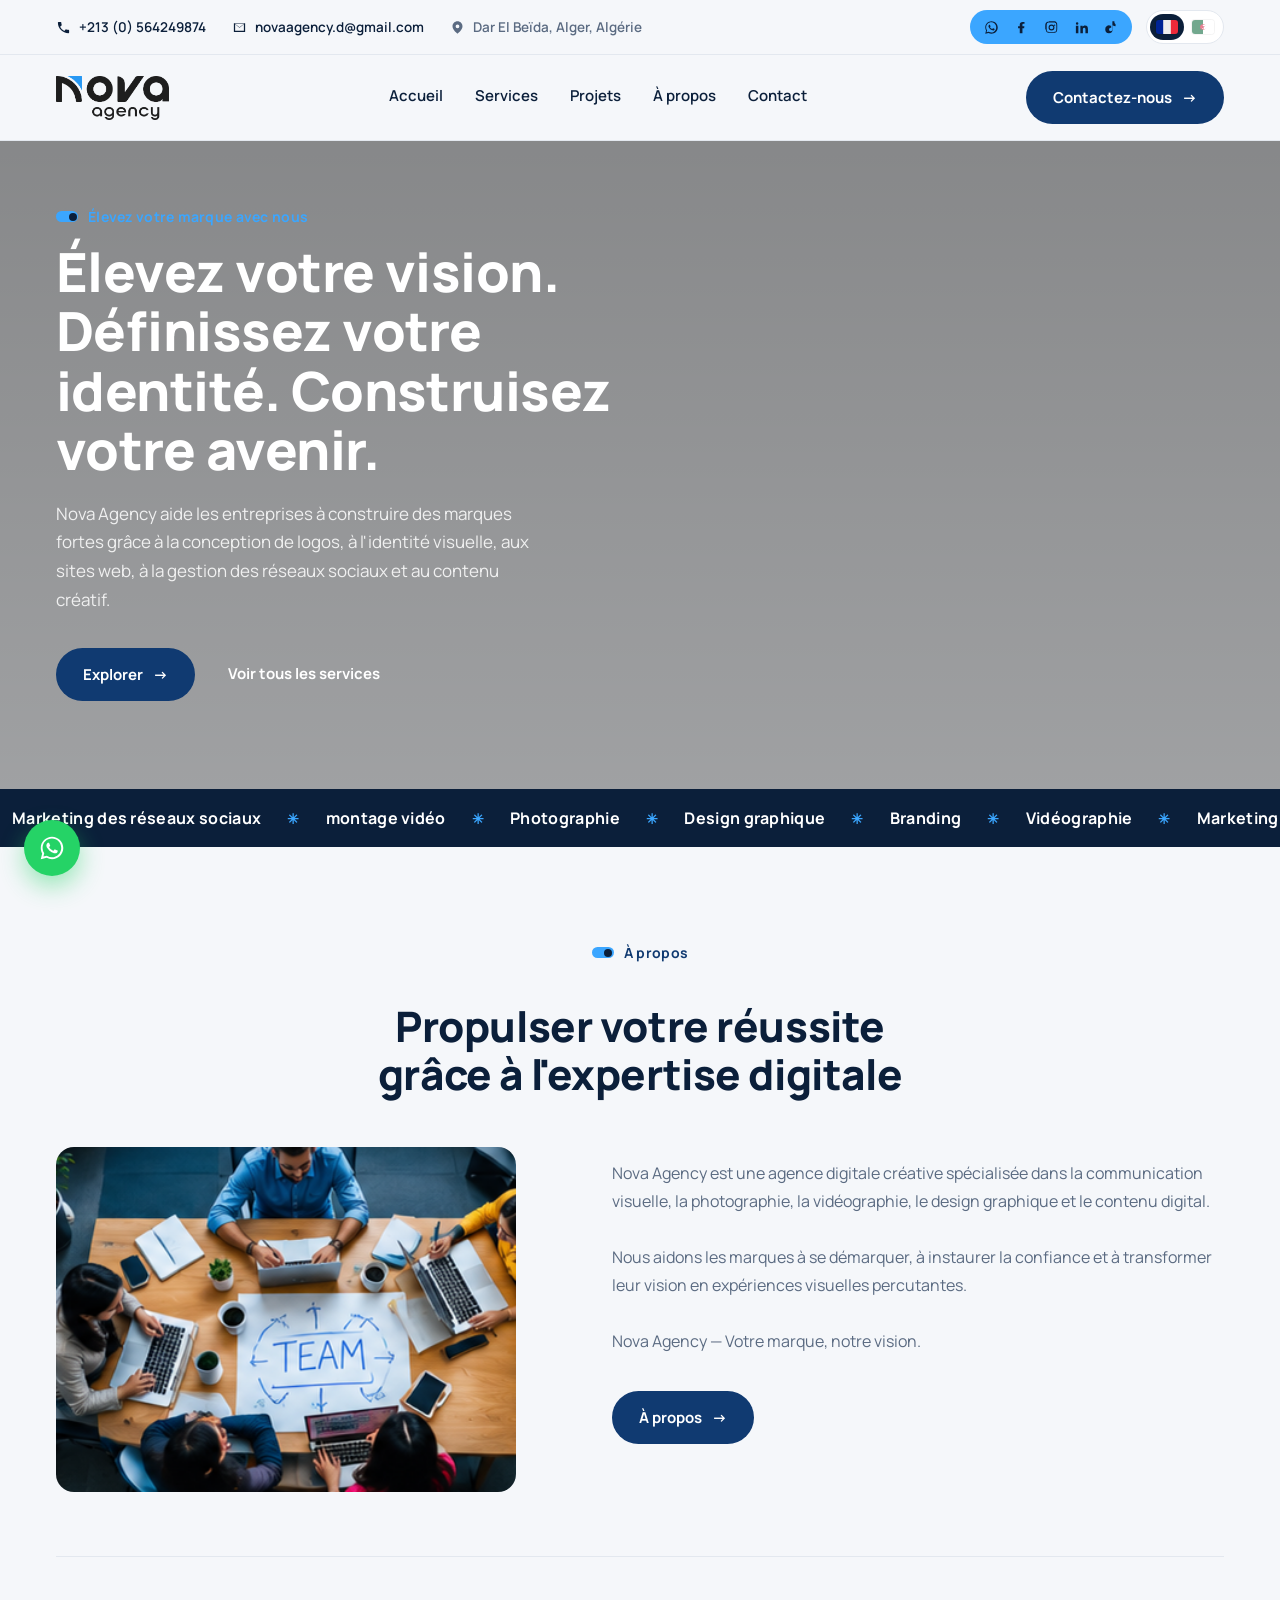
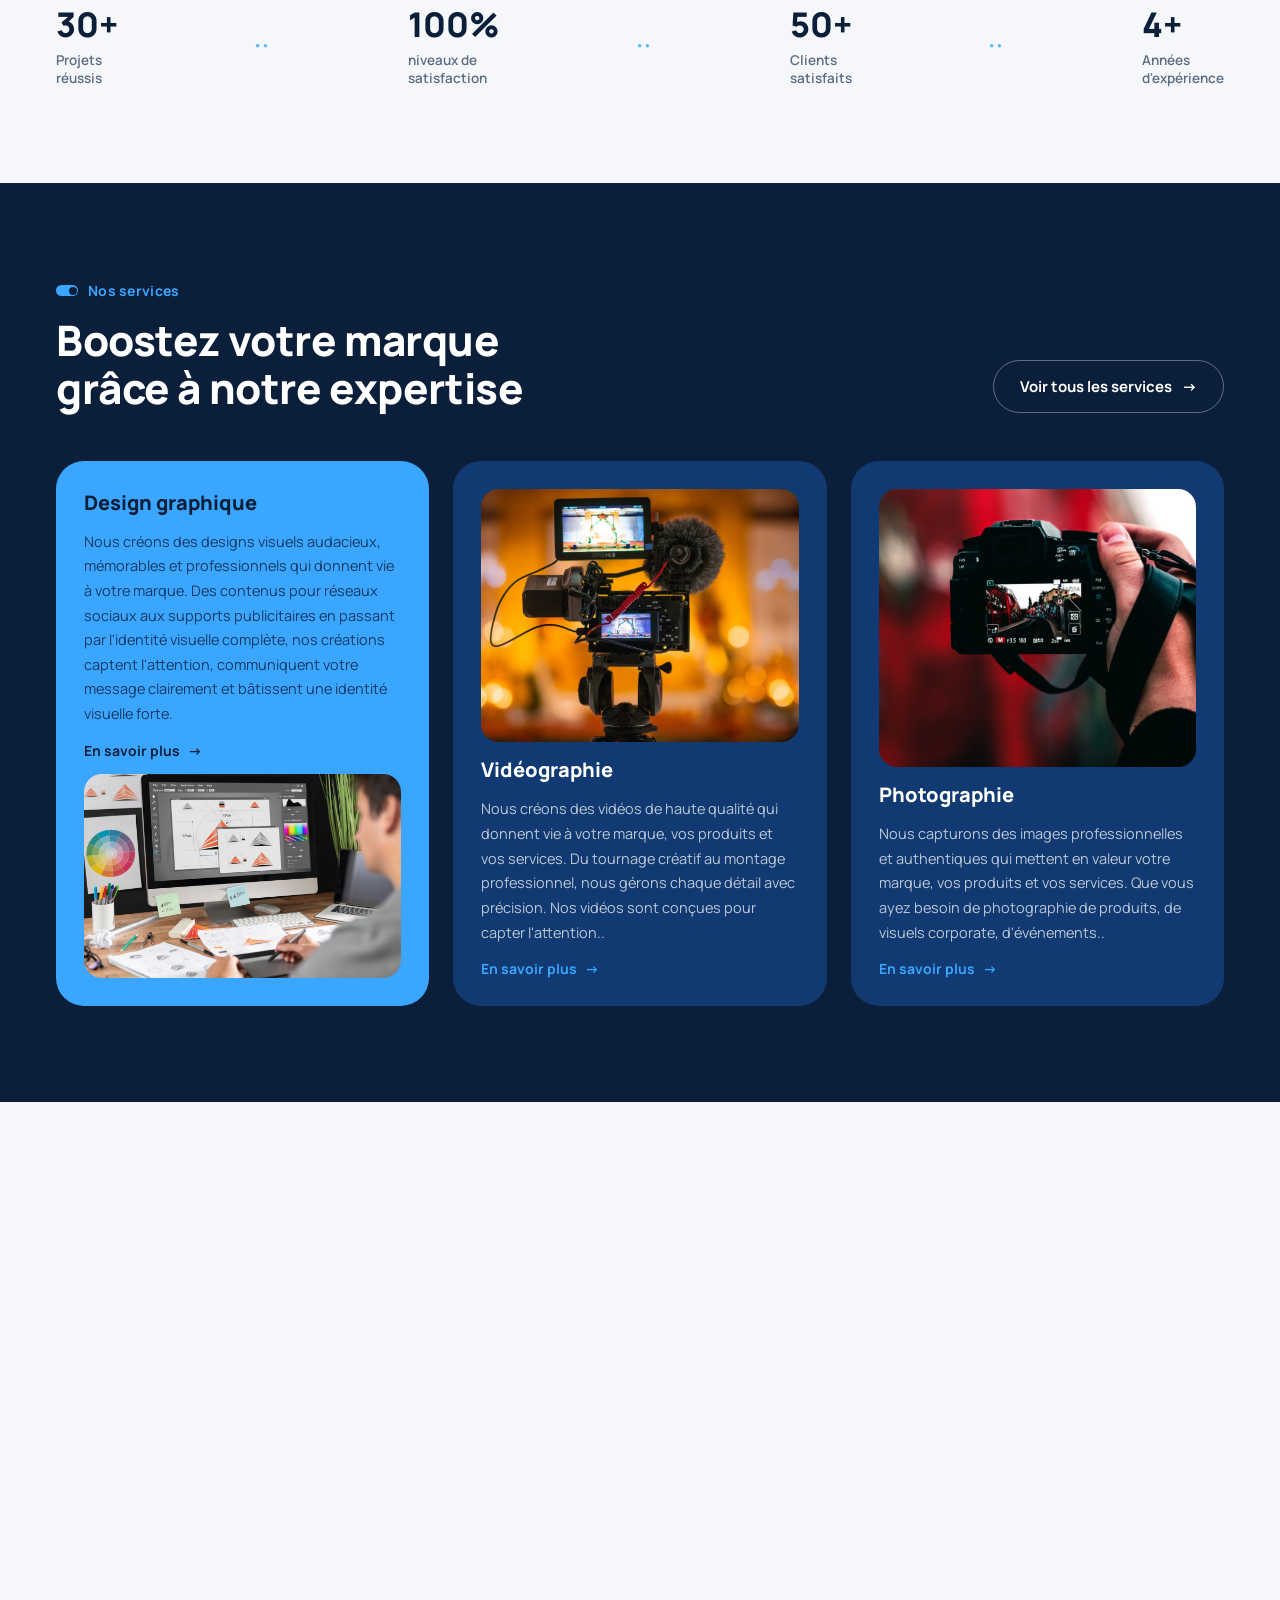
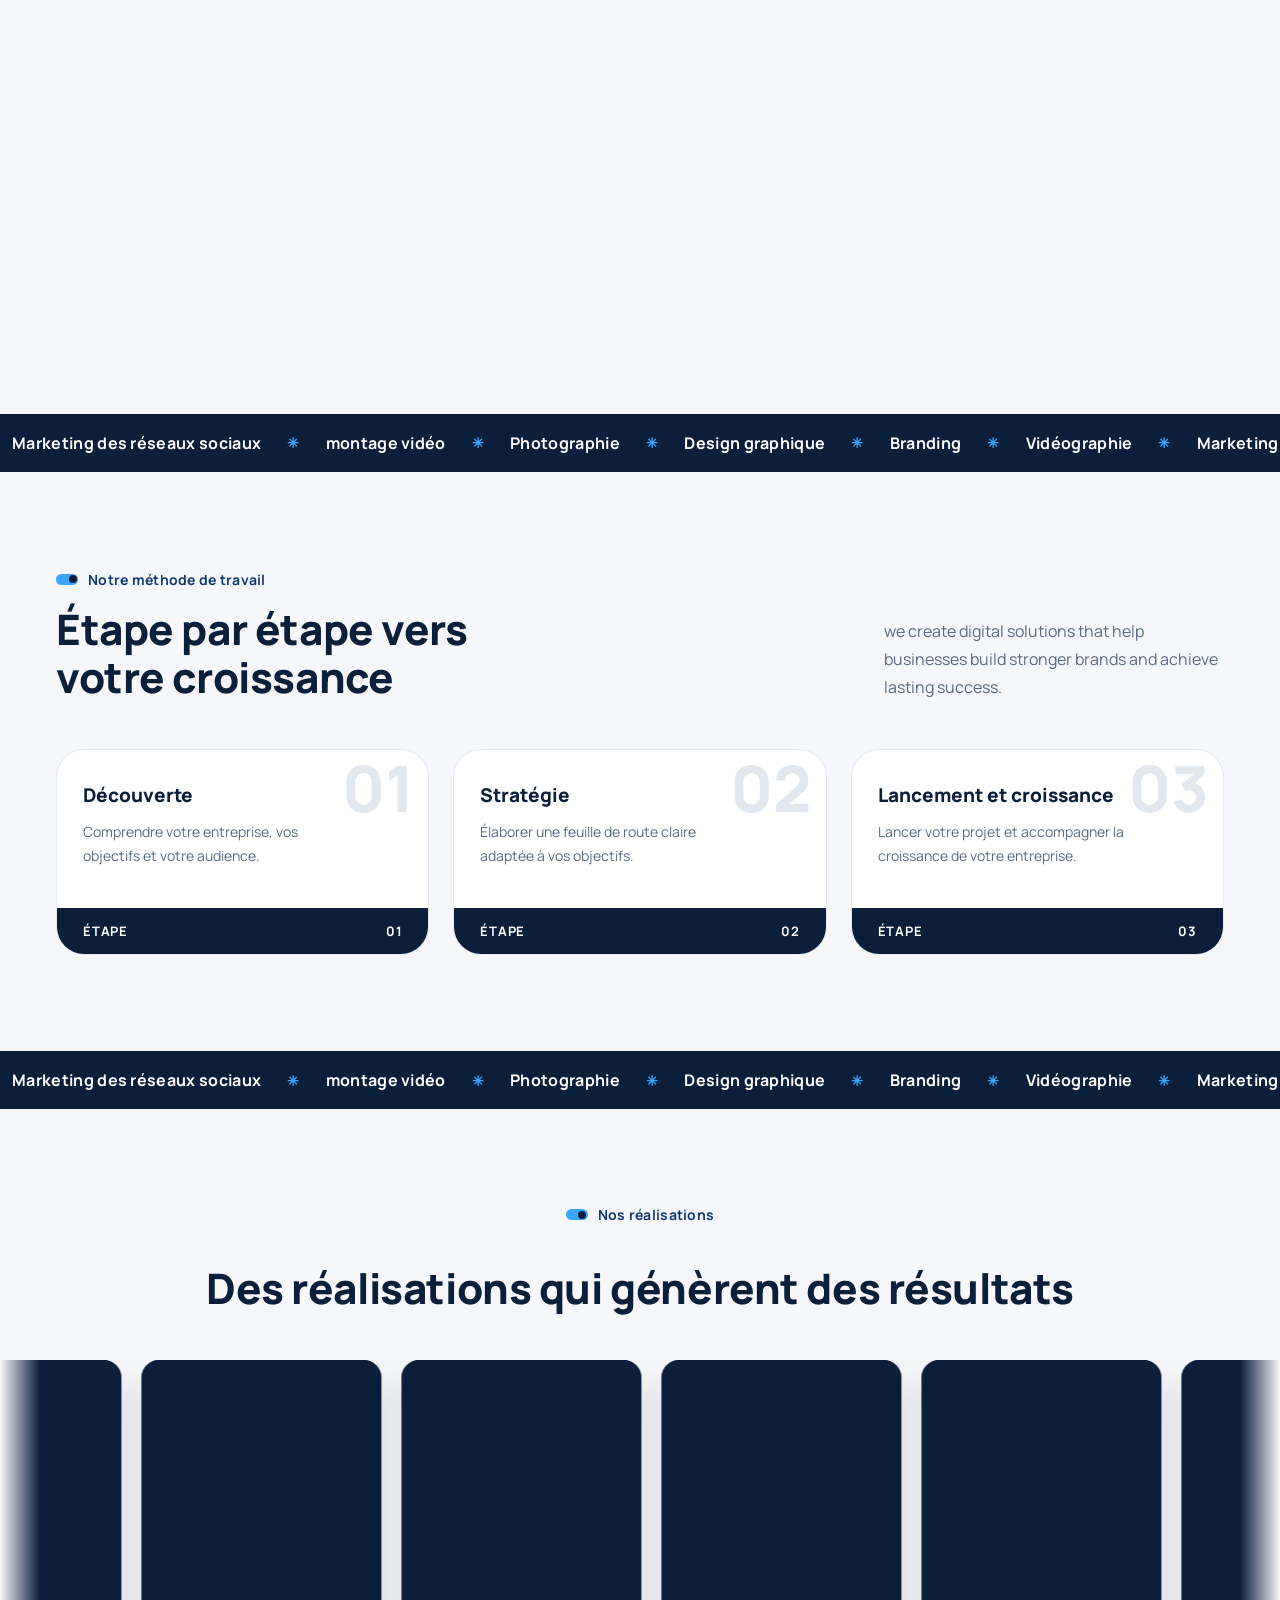
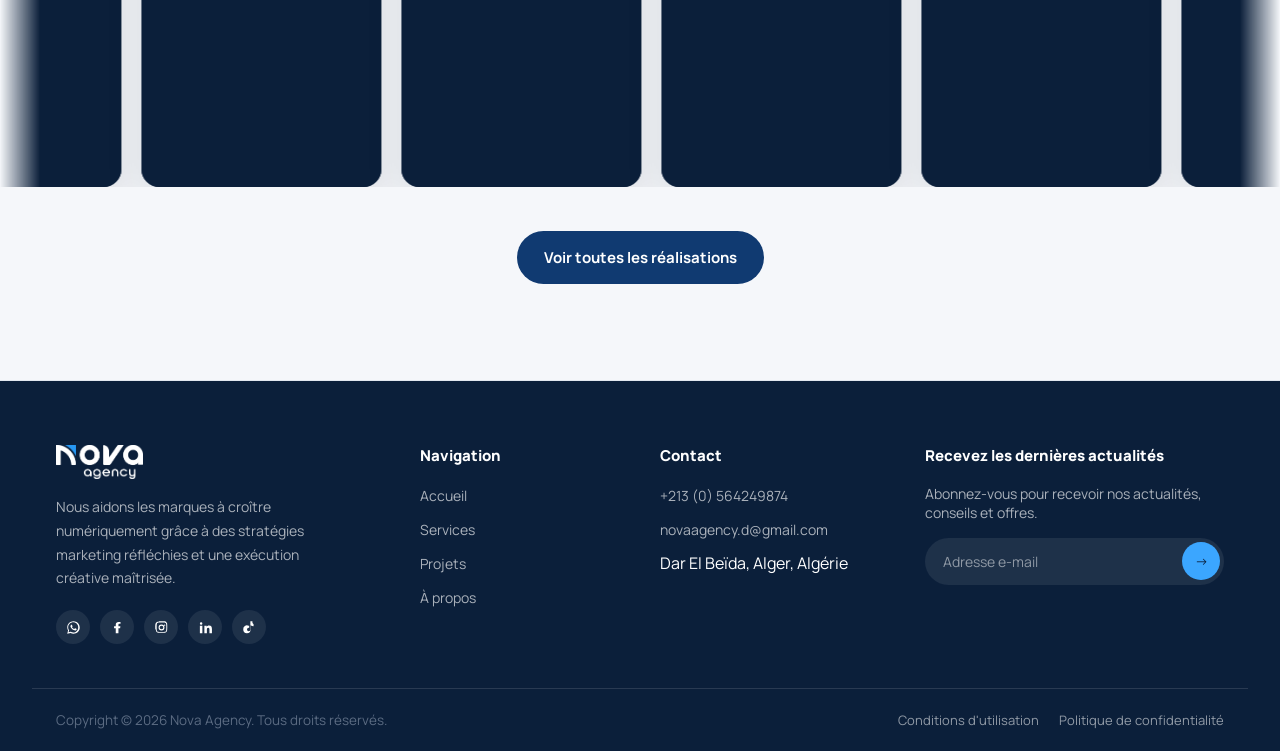
==== index.html @ 5a739af2 "uplode file" ====
<!DOCTYPE html>
<html lang="fr">
<head>
<meta charset="utf-8"/>
<meta content="width=device-width, initial-scale=1.0" name="viewport"/>
<title>Agence de Marketing Digital</title>
<link href="https://fonts.googleapis.com" rel="preconnect"/>
<link crossorigin="" href="https://fonts.gstatic.com" rel="preconnect"/>
<link href="https://fonts.googleapis.com/css2?family=Manrope:wght@400;500;600;700;800&amp;display=swap" rel="stylesheet"/>
<link href="https://fonts.googleapis.com/css2?family=Manrope:wght@400;500;600;700;800&amp;family=Cairo:wght@400;500;600;700;800&amp;display=swap" rel="stylesheet"/>
<link href="style.css" rel="stylesheet"/>
</head>
<body>
<!-- ===== TOPBAR ===== -->
<div class="topbar">
<div class="container topbar__inner">
<div class="topbar__contacts">
<a class="topbar__item" href="tel:0000000000">
<span class="ic ic-phone"></span>+213 (0) 564249874
      </a>
<a class="topbar__item" href="mailto:novaagency.d@gmail.com">
<span class="ic ic-mail"></span>novaagency.d@gmail.com
      </a>
<span class="topbar__item topbar__item--loc">
<span class="ic ic-pin"></span><span data-i18n="s2">Dar El Beïda, Alger, Algérie</span>
      </span>
</div>
<div class="topbar__right">
<div class="topbar__social">
<a aria-label="WhatsApp" href="https://wa.me/213564249874" rel="noopener noreferrer" target="_blank"><span class="ic ic-wa"></span></a>
<a aria-label="Facebook" href="https://www.facebook.com/profile.php?id=61591594078685&amp;mibextid=wwXIfr&amp;rdid=2Dn3cqx9FFob8bqX&amp;share_url=https%3A%2F%2Fwww.facebook.com%2Fshare%2F1CAmSXjoG5%2F%3Fmibextid%3DwwXIfr"><span class="ic ic-fb"></span></a>
<a aria-label="Instagram" href="https://www.instagram.com/nova_agency._?igsh=Y3BnazVxYWh6M21m"><span class="ic ic-ig"></span></a>
<a aria-label="LinkedIn" href="#"><span class="ic ic-in"></span></a>
<a aria-label="TikTok" href="https://www.tiktok.com/@novaagency41?is_from_webapp=1&amp;sender_device=pc" rel="noopener noreferrer" target="_blank"><span class="ic ic-tk"></span></a>
</div>
<div class="lang-switch" id="langSwitch">
<button type="button" class="lang-switch__btn is-active" data-lang="fr" aria-label="Français" title="Français"><img src="images/flag-fr.png" alt="" class="lang-switch__flag"/></button>
<button type="button" class="lang-switch__btn" data-lang="ar" aria-label="العربية" title="العربية"><img src="images/flag-dz.svg" alt="" class="lang-switch__flag"/></button>
</div>
</div>
</div>
</div>
<!-- ===== HEADER ===== -->
<header class="header">
<div class="container header__inner">
<a aria-label="Accueil Nova Agency" class="logo" data-i18n-aria="s74" href="index.html">
<img alt="Logo Nova Agency" class="logo__img" src="logo.png"/>
</a>
<nav class="nav" id="nav">
<a class="nav__link is-active" href="index.html"><span data-i18n="s3">Accueil</span></a>
<a class="nav__link" href="services.html"><span data-i18n="s4">Services</span></a>
<a class="nav__link" href="projects.html"><span data-i18n="s5">Projets</span></a>
<a class="nav__link" href="about.html"><span data-i18n="s6">À propos</span></a>
<a class="nav__link" href="contact.html"><span data-i18n="s7">Contact</span></a>
</nav>
<a class="btn btn--dark header__cta" href="contact.html"><span data-i18n="s8">Contactez-nous</span><span class="btn__arrow">→</span></a>
<button aria-label="Basculer le menu" class="nav-toggle" data-i18n-aria="s75" id="navToggle">
<span></span><span></span><span></span>
</button>
</div>
</header>
<main>
<!-- ===== HERO ===== -->
<section class="hero" id="home">
<video class="hero__bg-video" autoplay="" loop="" muted="" playsinline="" preload="auto" aria-hidden="true">
<source src="videos/854030-hd_1920_1080_25fps.mp4" type="video/mp4"/>
</video>
<div class="hero__overlay" aria-hidden="true"></div>
<div class="container hero__inner">
<div class="hero__copy" data-reveal="">
<span class="eyebrow"><span class="eyebrow__pill"></span><span data-i18n="s9">Élevez votre marque avec nous</span></span>
<h1 class="h1"><span data-i18n="s10">Élevez votre vision. Définissez votre identité. Construisez votre avenir.
</span></h1>
<p class="lead"><span data-i18n="s11">Nova Agency aide les entreprises à construire des marques fortes grâce à la conception de logos, à l'identité visuelle, aux sites web, à la gestion des réseaux sociaux et au contenu créatif.</span></p>
<div class="hero__actions">
<a class="btn btn--dark" href="services.html"><span data-i18n="s12">Explorer</span> <span class="btn__arrow">→</span></a>
<a class="btn btn--text" href="services.html"><span data-i18n="s13">Voir tous les services</span></a>
</div>
</div>

</div>
</section>
<!-- ===== MARQUEE ===== -->
<div class="marquee">
<div class="marquee__track">
<span><span data-i18n="s15">Marketing des réseaux sociaux</span></span><i>✳</i><span><span data-i18n="s19">montage vidéo</span></span><i>✳</i><span><span data-i18n="s15">Photographie</span></span><i>✳</i><span><span data-i18n="s19">Design graphique</span></span><i>✳</i><span><span data-i18n="s15">Branding</span></span><i>✳</i><span><span data-i18n="s19">Vidéographie</span></span><i>✳</i>
<span><span data-i18n="s15">Marketing des réseaux sociaux</span></span><i>✳</i><span><span data-i18n="s19">montage vidéo</span></span><i>✳</i><span><span data-i18n="s15">Photographie</span></span><i>✳</i><span><span data-i18n="s19">Design graphique</span></span><i>✳</i><span><span data-i18n="s15">Branding</ span></ span >< i > ✳ </ i >< span >< span data-i18n="s19">Vidéographie</ span ></ span >< i > ✳ </ i >
</div>
</div>
<!-- ===== ABOUT ===== -->
<section class="about" id="about">
<div class="container">
<div class="section-head section-head--center" data-reveal="">
<span class="eyebrow eyebrow--center"><span class="eyebrow__pill"></span><span data-i18n="s6">À propos</span></span>
<h2 class="h2"><span data-i18n="s20">Propulser votre réussite</span><br/><span data-i18n="s21">grâce à l'expertise digitale</span></h2>
</div>
<div class="about__grid">
<div class="about__media" data-reveal>
        <img class="ph-img ph-5 about__img about__img--a" src="images/about 1.png" alt="Réunion d'équipe autour d'un ordinateur portable">
        
        
      </div>
<div class="about__content" data-reveal="">
<p class="body-text"><span data-i18n="s82">Nova Agency est une agence digitale créative spécialisée dans la communication visuelle, la photographie, la vidéographie, le design graphique et le contenu digital.</span></p>
<p class="body-text"><span data-i18n="s83">Nous aidons les marques à se démarquer, à instaurer la confiance et à transformer leur vision en expériences visuelles percutantes.</span></p>
<p class="body-text"><span data-i18n="s83">Nova Agency — Votre marque, notre vision.</span></p>

<a class="btn btn--dark" href="about.html"><span data-i18n="s6">À propos</span> <span class="btn__arrow">→</span></a>
</div>
</div>
<div class="stats" data-reveal="">
<div class="stat"><span class="stat__num" data-count="30" data-suffix="+">0</span><span class="stat__label"><span data-i18n="s27">Projets<br/>réussis</span></span></div>
<span class="stat__dot">●●</span>
<div class="stat"><span class="stat__num" data-count="100" data-suffix="%">0</span><span class="stat__label"><span data-i18n="s28">niveaux de<br/>satisfaction</span></span></div>
<span class="stat__dot">●●</span>
<div class="stat"><span class="stat__num" data-count="50" data-suffix="+">0</span><span class="stat__label"><span data-i18n="s29">Clients<br/>satisfaits</span></span></div>
<span class="stat__dot">●●</span>
<div class="stat"><span class="stat__num" data-count="4" data-suffix="+">0</span><span class="stat__label"><span data-i18n="s30">Années<br/>d'expérience</span></span></div>
</div>
</div>
</section>
<!-- ===== SERVICES ===== -->
<section class="services" id="services">
<div class="container">
<div class="section-head" data-reveal="">
<div>
<span class="eyebrow eyebrow--on-dark"><span class="eyebrow__pill"></span><span data-i18n="s31">Nos services</span></span>
<h2 class="h2 h2--on-dark"><span data-i18n="s32">Boostez votre marque</span><br/><span data-i18n="s33">grâce à notre expertise</span></h2>
</div>
<a class="btn btn--outline-light" href="services.html"><span data-i18n="s13">Voir tous les services</span> <span class="btn__arrow">→</span></a>
</div>
<div class="services__grid" data-reveal="">
<article class="service-card">
<img alt="Illustration marketing réseaux sociaux" class="ph-img ph-7 service-card__img" src="images/services/04_videography.jpg"/>
<h3><span data-i18n="s15">Vidéographie</span></h3>
<p><span data-i18n="s34">Nous créons des vidéos de haute qualité qui donnent vie à votre marque, vos produits et vos services.
Du tournage créatif au montage professionnel, nous gérons chaque détail avec précision.
Nos vidéos sont conçues pour capter l'attention..</span></p>
<a class="link-arrow" href="services.html"><span data-i18n="s35">En savoir plus</span> <span class="btn__arrow">→</span></a>
</article>
<article class="service-card service-card--featured">
<h3><span data-i18n="s16">Design graphique</span></h3>
<p><span data-i18n="s36">Nous créons des designs visuels audacieux, mémorables et professionnels qui donnent vie à votre marque. Des contenus pour réseaux sociaux aux supports publicitaires en passant par l'identité visuelle complète, nos créations captent l'attention, communiquent votre message clairement et bâtissent une identité visuelle forte.</span></p>
<a class="link-arrow" href="services.html"><span data-i18n="s35">En savoir plus</span> <span class="btn__arrow">→</span></a>
<img alt="Illustration photographie d'exposition" class="ph-img ph-8 service-card__img service-card__img--bottom" src="images/services/02_graphic_design.jpg"/>
</article>
<article class="service-card">
<img alt="Illustration photographie de démonstration" class="ph-img ph-9 service-card__img" src="images/services/01_photography.jpg"/>
<h3><span data-i18n="s17">Photographie</span></h3>
<p><span data-i18n="s37">Nous capturons des images professionnelles et authentiques qui mettent en valeur votre marque, vos produits et vos services. Que vous ayez besoin de photographie de produits, de visuels corporate, d'événements..</span></p>
<a class="link-arrow" href="services.html"><span data-i18n="s35">En savoir plus</span> <span class="btn__arrow">→</span></a>
</article>
</div>
</div>
</section>
<!-- ===== WHY CHOOSE US ===== -->
<section class="why">
<div class="container">
<div class="section-head section-head--center" data-reveal="">
<span class="eyebrow eyebrow--center"><span class="eyebrow__pill"></span><span data-i18n="s38">Pourquoi nous choisir</span></span>
<h2 class="h2"><span data-i18n="s39">Pourquoi nos clients pensent</span><br/><span data-i18n="s40">que nous sommes différents</span></h2>
</div>
<div class="why__grid">
<div class="why__media" data-reveal="">
<img alt="Travail d'équipe" class="ph-img ph-10 why__img why__img--a" src="images/1.jpg"/>
<img alt="Analyse de résultats sur un écran" class="ph-img ph-11 why__img why__img--b" src="images/2.png"/>
<span class="why__squiggle">〰</span>
<span class="collage__sparkle why__sparkle">✦</span>
</div>
<div class="why__cards" data-reveal="">
<div class="why-card">
<span class="why-card__icon">👤</span>
<h4><span data-i18n="s41">Experts certifiés</span></h4>
<p><span data-i18n="s42">Notre équipe d’experts certifiés met son savoir-faire et son expérience au service de chaque projet pour garantir des résultats professionnels et de haute qualité.</span></p>
</div>
<div class="why-card">
<span class="why-card__icon">🎯</span>
<h4><span data-i18n="s43">Résultats prouvés</span></h4>
<p><span data-i18n="s42">Nous créons des solutions efficaces qui génèrent des résultats concrets et mesurables pour nos clients.</span></p>
</div>
<div class="why-card">
<span class="why-card__icon">🏆</span>
<h4><span data-i18n="s44">Primé</span></h4>
<p><span data-i18n="s42">Notre travail reconnu et récompensé reflète notre engagement envers l’excellence, la créativité et la qualité.</span></p>
</div>
<div class="why-card">
<span class="why-card__icon">📊</span>
<h4><span data-i18n="s45">Rapports transparents</span></h4>
<p><span data-i18n="s42">Nous assurons une communication claire et des rapports détaillés pour vous permettre de suivre chaque étape et chaque résultat en toute transparence.</span></p>
</div>
</div>
</div>
</div>
</section>
<!-- ===== MARQUEE 2 ===== -->
<div class="marquee">
<div class="marquee__track">
<span><span data-i18n="s15">Marketing des réseaux sociaux</span></span><i>✳</i><span><span data-i18n="s19">montage vidéo</span></span><i>✳</i><span><span data-i18n="s15">Photographie</span></span><i>✳</i><span><span data-i18n="s19">Design graphique</span></span><i>✳</i><span><span data-i18n="s15">Branding</span></span><i>✳</i><span><span data-i18n="s19">Vidéographie</span></span><i>✳</i>
<span><span data-i18n="s15">Marketing des réseaux sociaux</span></span><i>✳</i><span><span data-i18n="s19">montage vidéo</span></span><i>✳</i><span><span data-i18n="s15">Photographie</span></span><i>✳</i><span><span data-i18n="s19">Design graphique</ span ></ span >< i > ✳ </ i >< span >< span data-i18n="s19">Vidéographie</ span ></ span >< i > ✳ </ i >
</div>
</div>
<!-- ===== PROCESS ===== -->
<section class="process">
<div class="container">
<div class="section-head" data-reveal="">
<div>
<span class="eyebrow"><span class="eyebrow__pill"></span><span data-i18n="s46">Notre méthode de travail</span></span>
<h2 class="h2"><span data-i18n="s47">Étape par étape vers</span><br/><span data-i18n="s48">votre croissance</span></h2>
</div>
<p class="body-text section-head__note"><span data-i18n="s49">we create digital solutions that help businesses build stronger brands and achieve lasting success.</span></p>
</div>
<div class="process__grid" data-reveal="">
<article class="process-card">
<div class="process-card__body">
<h3><span data-i18n="s50">Découverte</span></h3>
<p><span data-i18n="s51">Comprendre votre entreprise, vos objectifs et votre audience.</span></p>
<span class="process-card__num">01</span>
</div>
<div class="process-card__foot"><span><span data-i18n="s52">ÉTAPE</span></span><span>01</span></div>
</article>
<article class="process-card">
<div class="process-card__body">
<h3><span data-i18n="s53">Stratégie</span></h3>
<p><span data-i18n="s54">Élaborer une feuille de route claire adaptée à vos objectifs.</span></p>
<span class="process-card__num">02</span>
</div>
<div class="process-card__foot"><span><span data-i18n="s52">ÉTAPE</span></span><span>02</span></div>
</article>
<article class="process-card">
<div class="process-card__body">
<h3><span data-i18n="s55">Lancement et croissance</span></h3>
<p><span data-i18n="s56">Lancer votre projet et accompagner la croissance de votre entreprise.</span></p>
<span class="process-card__num">03</span>
</div>
<div class="process-card__foot"><span><span data-i18n="s52">ÉTAPE</span></span><span>03</span></div>
</article>
</div>
</div>
</section>
<!-- ===== MARQUEE 3 ===== -->
<div class="marquee">
<div class="marquee__track">
<span><span data-i18n="s15">Marketing des réseaux sociaux</span></span><i>✳</i><span><span data-i18n="s19">montage vidéo</span></span><i>✳</i><span><span data-i18n="s15">Photographie</span></span><i>✳</i><span><span data-i18n="s19">Design graphique</span></span><i>✳</i><span><span data-i18n="s15">Branding</span></span><i>✳</i><span><span data-i18n="s19">Vidéographie</span></span><i>✳</i>
<span><span data-i18n="s15">Marketing des réseaux sociaux</span></span><i>✳</i><span><span data-i18n="s19">montage vidéo</span></span><i>✳</i><span><span data-i18n="s15">Photographie</span></span><i>✳</i><span><span data-i18n="s19">Design graphique</span></span><i>✳</i><span><span data-i18n="s15">Branding</ span></ span >< i > ✳ </ i >< span >< span data-i18n="s19">Vidéographie</ span ></ span >< i > ✳ </ i >
</div>
</div>
<!-- ===== WORK / REEL SHOWCASE ===== -->
<section class="work" id="work">
<div class="container">
<div class="section-head section-head--center" data-reveal="">
<span class="eyebrow eyebrow--center"><span class="eyebrow__pill"></span><span data-i18n="s57">Nos réalisations</span></span>
<h2 class="h2"><span data-i18n="s58">Des réalisations qui génèrent des résultats</span></h2>
</div>
</div>
<div class="showcase" data-reveal="">
<div class="showcase__track" id="reelTrack"></div>
</div>
<div class="container">
<div class="work__more" data-reveal="">
<a class="btn btn--dark" href="projects.html"><span data-i18n="s65">Voir toutes les réalisations</span></a>
</div>
</div>
</section>
<!-- ===== AWARDS ===== -->
</main>
<footer class="footer">
<div class="container footer__grid">
<div class="footer__brand">
<a aria-label="Accueil Nova Agency" class="logo logo--footer" data-i18n-aria="s74" href="index.html">
<img alt="Logo Nova Agency" class="logo__img logo__img--footer" src="lg.png"/>
</a>
<p><span data-i18n="s66">Nous aidons les marques à croître numériquement grâce à des stratégies marketing réfléchies et une exécution créative maîtrisée.</span></p>
<div class="footer__social">
<a aria-label="WhatsApp" href="https://wa.me/213564249874" rel="noopener noreferrer" target="_blank"><span class="ic ic-wa"></span></a>
<a aria-label="Facebook" href="https://www.facebook.com/profile.php?id=61591594078685&amp;mibextid=wwXIfr&amp;rdid=2Dn3cqx9FFob8bqX&amp;share_url=https%3A%2F%2Fwww.facebook.com%2Fshare%2F1CAmSXjoG5%2F%3Fmibextid%3DwwXIfr"><span class="ic ic-fb"></span></a>
<a aria-label="Instagram" href="https://www.instagram.com/nova_agency._?igsh=Y3BnazVxYWh6M21m"><span class="ic ic-ig"></span></a>
<a aria-label="LinkedIn" href="#"><span class="ic ic-in"></span></a>
<a aria-label="TikTok" href="https://www.tiktok.com/@novaagency41?is_from_webapp=1&amp;sender_device=pc" rel="noopener noreferrer" target="_blank"><span class="ic ic-tk"></span></a>
</div>
</div>
<div class="footer__col">
<h4><span data-i18n="s67">Navigation</span></h4>
<ul>
<li><a href="index.html"><span data-i18n="s3">Accueil</span></a></li>
<li><a href="services.html"><span data-i18n="s4">Services</span></a></li>
<li><a href="projects.html"><span data-i18n="s5">Projets</span></a></li>
<li><a href="about.html"><span data-i18n="s6">À propos</span></a></li>
</ul>
</div>
<div class="footer__col">
<h4><span data-i18n="s7">Contact</span></h4>
<ul>
<li><a href="tel:0000000000">+213 (0) 564249874</a></li>
<li><a href="mailto:novaagency.d@gmail.com">novaagency.d@gmail.com</a></li>
<li><span data-i18n="s2">Dar El Beïda, Alger, Algérie</span></li>
</ul>
</div>
<div class="footer__col footer__newsletter">
<h4><span data-i18n="s68">Recevez les dernières actualités</span></h4>
<p><span data-i18n="s69">Abonnez-vous pour recevoir nos actualités, conseils et offres.</span></p>
<form onsubmit="return false;">
<input aria-label="Adresse e-mail" data-i18n-aria="s73" data-i18n-placeholder="s73" placeholder="Adresse e-mail" type="email"/>
<button aria-label="S'abonner" data-i18n-aria="s76" type="submit">→</button>
</form>
</div>
</div>
<div class="container footer__bottom">
<p><span data-i18n="s70">Copyright © 2026 Nova Agency. Tous droits réservés.</span></p>
<div class="footer__bottom-links">
<a href="#"><span data-i18n="s71">Conditions d'utilisation</span></a>
<a href="#"><span data-i18n="s72">Politique de confidentialité</span></a>
</div>
</div>
</footer>
<button aria-label="Retour en haut" class="to-top" data-i18n-aria="s77" id="toTop">↑</button>
<a aria-label="Discutez avec nous sur WhatsApp" class="whatsapp-fab whatsapp-fab--left" data-i18n-aria="s78" href="https://wa.me/213564249874" rel="noopener noreferrer" target="_blank">
<svg fill="none" viewbox="0 0 32 32" xmlns="http://www.w3.org/2000/svg">
<path d="M16.02 4C9.4 4 4 9.37 4 15.98c0 2.11.55 4.09 1.52 5.82L4 28l6.36-1.48a12 12 0 0 0 5.66 1.42h.01c6.62 0 12.01-5.37 12.01-11.98C28 9.37 22.63 4 16.02 4Zm0 21.86h-.01a9.9 9.9 0 0 1-5.05-1.38l-.36-.21-3.77.88.88-3.66-.24-.38a9.86 9.86 0 0 1-1.52-5.23c0-5.46 4.46-9.9 9.98-9.9 5.47 0 9.9 4.44 9.9 9.9 0 5.46-4.44 9.98-9.81 9.98Zm5.44-7.42c-.3-.15-1.77-.87-2.04-.97-.27-.1-.47-.15-.67.15-.2.3-.77.97-.94 1.17-.17.2-.35.22-.65.07-.3-.15-1.25-.46-2.38-1.47-.88-.78-1.47-1.75-1.65-2.05-.17-.3-.02-.46.13-.61.13-.13.3-.35.45-.52.15-.17.2-.3.3-.5.1-.2.05-.37-.02-.52-.08-.15-.67-1.62-.92-2.22-.24-.58-.49-.5-.67-.51h-.57c-.2 0-.52.07-.79.37-.27.3-1.04 1.02-1.04 2.48 0 1.46 1.07 2.87 1.22 3.07.15.2 2.1 3.2 5.08 4.49.71.31 1.26.49 1.69.63.71.23 1.36.2 1.87.12.57-.08 1.77-.72 2.02-1.42.25-.7.25-1.3.17-1.42-.07-.13-.27-.2-.57-.35Z" fill="#fff"></path>
</svg>
</a>
<script src="i18n-data.js"></script>
<script src="script.js"></script>
</body>
</html>
---- style.css ----
/* =========================================================
   TOKENS
========================================================= */
:root{
  --green-deep: #0B1F3A;   /* Deep Navy */
  --green: #103A71;        /* Royal Blue */
  --green-soft: #1D4E8F;   /* mid-tone blend for hover states */
  --lime: #3BA6FF;         /* Accent Blue */
  --lime-soft: #5FB8FF;    /* lighter accent for gradients */
  --cream: #F5F7FA;        /* Light Gray */
  --white: #FFFFFF;
  --ink: #0B1F3A;          /* Deep Navy for headings */
  --gray: #5B6B82;         /* neutral blue-gray for body text */
  --gray-light: #93A1B4;
  --border: #E3E8EF;
  --radius-lg: 28px;
  --radius-md: 18px;
  --radius-sm: 12px;
  --container: 1216px;
  --ff: 'Manrope', -apple-system, BlinkMacSystemFont, 'Segoe UI', sans-serif;
}

*,*::before,*::after{box-sizing:border-box;}
html{scroll-behavior:smooth;}
body{
  margin:0;
  font-family:var(--ff);
  color:var(--ink);
  background:var(--cream);
  -webkit-font-smoothing:antialiased;
}
img,svg{display:block;max-width:100%;}
a{color:inherit;text-decoration:none;}
ul{list-style:none;margin:0;padding:0;}
h1,h2,h3,h4,p{margin:0;}
button{font-family:inherit;cursor:pointer;}

.container{
  width:100%;
  max-width:var(--container);
  margin-inline:auto;
  padding-inline:24px;
}

:focus-visible{outline:2px solid var(--lime);outline-offset:3px;}

@media (prefers-reduced-motion: reduce){
  *{animation-duration:.01ms !important;animation-iteration-count:1 !important;transition-duration:.01ms !important;scroll-behavior:auto !important;}
}

/* =========================================================
   SHARED UI
========================================================= */
.eyebrow{
  display:inline-flex;align-items:center;gap:10px;
  font-size:14px;font-weight:700;letter-spacing:.02em;
  color:var(--green);
  margin-bottom:16px;
}
.eyebrow--on-dark{color:var(--lime);}
.eyebrow--center{justify-content:center;}
.eyebrow__pill{
  width:22px;height:11px;border-radius:20px;
  background:var(--lime);
  position:relative;flex:none;
}
.eyebrow__pill::after{
  content:"";position:absolute;top:1.5px;right:1.5px;
  width:8px;height:8px;border-radius:50%;background:var(--green-deep);
}

.h1{
  font-size:clamp(34px,4.4vw,54px);
  line-height:1.1;
  font-weight:800;
  letter-spacing:-.01em;
  max-width:600px;
  margin-bottom:20px;
}
.h2{
  font-size:clamp(28px,3.4vw,42px);
  line-height:1.15;
  font-weight:800;
  letter-spacing:-.01em;
}
.h2--on-dark{color:var(--white);}

.body-text{color:var(--gray);font-size:16px;line-height:1.75;}
.lead{color:var(--gray);font-size:17px;line-height:1.7;max-width:480px;margin-bottom:32px;}

.section-head{
  display:flex;justify-content:space-between;align-items:flex-end;gap:24px;
  margin-bottom:48px;flex-wrap:wrap;
}
.section-head--center{
  flex-direction:column;align-items:center;text-align:center;
}
.section-head__note{max-width:340px;}

.btn{
  display:inline-flex;align-items:center;gap:10px;
  padding:15px 26px;border-radius:999px;
  font-weight:700;font-size:15px;
  border:1px solid transparent;
  transition:transform .25s ease, background .25s ease, color .25s ease, border-color .25s ease;
  white-space:nowrap;
}
.btn--dark{background:var(--green);color:var(--white);}
.btn--dark:hover{background:var(--green-deep);transform:translateY(-2px);}
.btn--outline-light{border-color:rgba(255,255,255,.35);color:var(--white);background:transparent;}
.btn--outline-light:hover{background:var(--white);color:var(--green-deep);transform:translateY(-2px);}
.btn--text{color:var(--ink);font-weight:700;padding:15px 4px;border-bottom:2px solid transparent;}
.btn--text:hover{border-color:var(--ink);}
.btn__arrow{display:inline-block;transition:transform .25s ease;}
.btn:hover .btn__arrow{transform:translate(3px,-3px);}

.link-arrow{display:inline-flex;align-items:center;gap:8px;font-weight:700;font-size:14px;}
.link-arrow .btn__arrow{transition:transform .25s ease;}
.link-arrow:hover .btn__arrow{transform:translate(3px,-3px);}

/* illustration images standing in for photography */
.ph-img{
  position:relative;
  display:block;
  width:100%;
  height:100%;
  object-fit:cover;
  background:var(--cream);
  overflow:hidden;
  border-radius:var(--radius-md);
}

/* work-card__img is a div wrapper (holds tag/arrow overlays) containing an <img> */
.work-card__img{background:var(--cream);}
.work-card__img img{
  position:absolute;inset:0;
  width:100%;height:100%;object-fit:cover;
  border-radius:var(--radius-md);
}

/* =========================================================
   TOPBAR
========================================================= */
.topbar{background:var(--cream);border-bottom:1px solid var(--border);font-size:13.5px;}
.topbar__inner{display:flex;justify-content:space-between;align-items:center;padding-block:10px;flex-wrap:wrap;gap:10px;}
.topbar__contacts{display:flex;gap:26px;align-items:center;flex-wrap:wrap;color:var(--ink);}
.topbar__item{display:inline-flex;align-items:center;gap:8px;color:var(--ink);font-weight:600;}
.topbar__item--loc{color:var(--gray);font-weight:600;}
.topbar__social{display:flex;gap:8px;background:var(--lime);border-radius:999px;padding:6px 10px;}
.topbar__right{display:flex;align-items:center;gap:14px;flex-wrap:wrap;}
.lang-switch{display:flex;gap:2px;background:var(--white);border:1px solid var(--border);border-radius:999px;padding:3px;flex:none;}
.lang-switch__btn{border:none;background:transparent;font-family:var(--ff);font-weight:700;line-height:1;padding:6px;border-radius:999px;cursor:pointer;display:inline-flex;align-items:center;justify-content:center;transition:background .2s,box-shadow .2s;}
.lang-switch__flag{width:22px;height:14px;display:block;border-radius:3px;object-fit:cover;box-shadow:0 0 0 1px rgba(0,0,0,.08);}
.lang-switch__btn:not(.is-active){opacity:.55;}
.lang-switch__btn:not(.is-active):hover{opacity:1;}
.lang-switch__btn.is-active{background:var(--ink);color:var(--white);}
[dir="rtl"]{--ff:'Cairo','Manrope',-apple-system,BlinkMacSystemFont,'Segoe UI',sans-serif;}
[dir="rtl"] body{font-family:var(--ff);}
[dir="rtl"] .topbar__inner,
[dir="rtl"] .header__inner,
[dir="rtl"] .footer__grid,
[dir="rtl"] .topbar__contacts,
[dir="rtl"] .topbar__social,
[dir="rtl"] .topbar__right,
[dir="rtl"] .footer__social,
[dir="rtl"] .lang-switch,
[dir="rtl"] .nav{direction:rtl;}
[dir="rtl"] .btn__arrow{display:inline-block;transform:scaleX(-1);}
[dir="rtl"] .work-card__arrow{transform:scaleX(-1);}
[dir="rtl"] .process-card__num{right:auto;left:14px;}
.topbar__social a{
  width:22px;height:22px;display:flex;align-items:center;justify-content:center;
  color:var(--green-deep);
}
.ic{width:15px;height:15px;flex:none;display:inline-block;background:currentColor;
  -webkit-mask-repeat:no-repeat;mask-repeat:no-repeat;-webkit-mask-position:center;mask-position:center;-webkit-mask-size:contain;mask-size:contain;}
.ic-phone{-webkit-mask-image:url("data:image/svg+xml,%3Csvg xmlns='http://www.w3.org/2000/svg' viewBox='0 0 24 24'%3E%3Cpath d='M6.6 10.8c1.4 2.8 3.8 5.2 6.6 6.6l2.2-2.2c.3-.3.7-.4 1-.2 1.1.4 2.3.6 3.6.6.6 0 1 .4 1 1V20c0 .6-.4 1-1 1C10.6 21 3 13.4 3 4c0-.6.4-1 1-1h3.5c.6 0 1 .4 1 1 0 1.3.2 2.5.6 3.6.1.3 0 .7-.2 1L6.6 10.8z'/%3E%3C/svg%3E");mask-image:url("data:image/svg+xml,%3Csvg xmlns='http://www.w3.org/2000/svg' viewBox='0 0 24 24'%3E%3Cpath d='M6.6 10.8c1.4 2.8 3.8 5.2 6.6 6.6l2.2-2.2c.3-.3.7-.4 1-.2 1.1.4 2.3.6 3.6.6.6 0 1 .4 1 1V20c0 .6-.4 1-1 1C10.6 21 3 13.4 3 4c0-.6.4-1 1-1h3.5c.6 0 1 .4 1 1 0 1.3.2 2.5.6 3.6.1.3 0 .7-.2 1L6.6 10.8z'/%3E%3C/svg%3E");}
.ic-mail{-webkit-mask-image:url("data:image/svg+xml,%3Csvg xmlns='http://www.w3.org/2000/svg' viewBox='0 0 24 24'%3E%3Cpath d='M3 5h18v14H3V5zm2 1.8V17h14V6.8l-7 5.4-7-5.4zM19.4 6H4.6L12 11.6 19.4 6z'/%3E%3C/svg%3E");mask-image:url("data:image/svg+xml,%3Csvg xmlns='http://www.w3.org/2000/svg' viewBox='0 0 24 24'%3E%3Cpath d='M3 5h18v14H3V5zm2 1.8V17h14V6.8l-7 5.4-7-5.4zM19.4 6H4.6L12 11.6 19.4 6z'/%3E%3C/svg%3E");}
.ic-pin{-webkit-mask-image:url("data:image/svg+xml,%3Csvg xmlns='http://www.w3.org/2000/svg' viewBox='0 0 24 24'%3E%3Cpath d='M12 2C7.6 2 4 5.6 4 10c0 6 8 12 8 12s8-6 8-12c0-4.4-3.6-8-8-8zm0 11a3 3 0 110-6 3 3 0 010 6z'/%3E%3C/svg%3E");mask-image:url("data:image/svg+xml,%3Csvg xmlns='http://www.w3.org/2000/svg' viewBox='0 0 24 24'%3E%3Cpath d='M12 2C7.6 2 4 5.6 4 10c0 6 8 12 8 12s8-6 8-12c0-4.4-3.6-8-8-8zm0 11a3 3 0 110-6 3 3 0 010 6z'/%3E%3C/svg%3E");}
.ic-fb{-webkit-mask-image:url("data:image/svg+xml,%3Csvg xmlns='http://www.w3.org/2000/svg' viewBox='0 0 24 24'%3E%3Cpath d='M13.5 21v-8h2.7l.4-3.2h-3.1V7.7c0-.9.3-1.6 1.6-1.6h1.7V3.2C15.9 3.1 14.8 3 13.6 3c-2.6 0-4.4 1.6-4.4 4.5v2.3H6.5V13H9.2v8h4.3z'/%3E%3C/svg%3E");mask-image:url("data:image/svg+xml,%3Csvg xmlns='http://www.w3.org/2000/svg' viewBox='0 0 24 24'%3E%3Cpath d='M13.5 21v-8h2.7l.4-3.2h-3.1V7.7c0-.9.3-1.6 1.6-1.6h1.7V3.2C15.9 3.1 14.8 3 13.6 3c-2.6 0-4.4 1.6-4.4 4.5v2.3H6.5V13H9.2v8h4.3z'/%3E%3C/svg%3E");}
.ic-tw{-webkit-mask-image:url("data:image/svg+xml,%3Csvg xmlns='http://www.w3.org/2000/svg' viewBox='0 0 24 24'%3E%3Cpath d='M22 5.9c-.7.3-1.5.6-2.3.7.8-.5 1.4-1.3 1.7-2.3-.8.5-1.7.8-2.6 1a4.1 4.1 0 00-7 3.7A11.6 11.6 0 013 4.8a4.1 4.1 0 001.3 5.5c-.6 0-1.2-.2-1.7-.5v.1c0 2 1.4 3.6 3.3 4a4.2 4.2 0 01-1.9.1c.5 1.6 2 2.8 3.8 2.9A8.3 8.3 0 012 18.6a11.6 11.6 0 006.3 1.9c7.5 0 11.7-6.3 11.7-11.7v-.5c.8-.6 1.5-1.3 2-2.1z'/%3E%3C/svg%3E");mask-image:url("data:image/svg+xml,%3Csvg xmlns='http://www.w3.org/2000/svg' viewBox='0 0 24 24'%3E%3Cpath d='M22 5.9c-.7.3-1.5.6-2.3.7.8-.5 1.4-1.3 1.7-2.3-.8.5-1.7.8-2.6 1a4.1 4.1 0 00-7 3.7A11.6 11.6 0 013 4.8a4.1 4.1 0 001.3 5.5c-.6 0-1.2-.2-1.7-.5v.1c0 2 1.4 3.6 3.3 4a4.2 4.2 0 01-1.9.1c.5 1.6 2 2.8 3.8 2.9A8.3 8.3 0 012 18.6a11.6 11.6 0 006.3 1.9c7.5 0 11.7-6.3 11.7-11.7v-.5c.8-.6 1.5-1.3 2-2.1z'/%3E%3C/svg%3E");}
.ic-ig{-webkit-mask-image:url("data:image/svg+xml,%3Csvg xmlns='http://www.w3.org/2000/svg' viewBox='0 0 24 24'%3E%3Cpath d='M12 2c2.7 0 3 0 4.1.1 1.1 0 1.8.2 2.3.4.6.2 1 .5 1.4.9.4.4.7.8.9 1.4.2.5.4 1.2.4 2.3.1 1.1.1 1.4.1 4.1s0 3-.1 4.1c0 1.1-.2 1.8-.4 2.3-.2.6-.5 1-.9 1.4-.4.4-.8.7-1.4.9-.5.2-1.2.4-2.3.4-1.1.1-1.4.1-4.1.1s-3 0-4.1-.1c-1.1 0-1.8-.2-2.3-.4a3.9 3.9 0 01-1.4-.9 3.9 3.9 0 01-.9-1.4c-.2-.5-.4-1.2-.4-2.3C2 15 2 14.7 2 12s0-3 .1-4.1c0-1.1.2-1.8.4-2.3.2-.6.5-1 .9-1.4.4-.4.8-.7 1.4-.9.5-.2 1.2-.4 2.3-.4C8 2 8.3 2 11 2zm0 1.8c-2.6 0-2.9 0-4 .1-.9 0-1.4.2-1.7.3-.4.2-.7.3-1 .6-.3.3-.5.6-.6 1-.1.3-.3.8-.3 1.7-.1 1-.1 1.4-.1 4s0 2.9.1 4c0 .9.2 1.4.3 1.7.2.4.3.7.6 1 .3.3.6.5 1 .6.3.1.8.3 1.7.3 1 .1 1.4.1 4 .1s2.9 0 4-.1c.9 0 1.4-.2 1.7-.3.4-.2.7-.3 1-.6.3-.3.5-.6.6-1 .1-.3.3-.8.3-1.7.1-1 .1-1.4.1-4s0-2.9-.1-4c0-.9-.2-1.4-.3-1.7a2.1 2.1 0 00-.6-1 2.1 2.1 0 00-1-.6c-.3-.1-.8-.3-1.7-.3-1-.1-1.4-.1-4-.1zm0 3.5a4.7 4.7 0 110 9.4 4.7 4.7 0 010-9.4zm0 1.8a2.9 2.9 0 100 5.8 2.9 2.9 0 000-5.8zm5-2a1.1 1.1 0 110 2.2 1.1 1.1 0 010-2.2z'/%3E%3C/svg%3E");mask-image:url("data:image/svg+xml,%3Csvg xmlns='http://www.w3.org/2000/svg' viewBox='0 0 24 24'%3E%3Cpath d='M12 2c2.7 0 3 0 4.1.1 1.1 0 1.8.2 2.3.4.6.2 1 .5 1.4.9.4.4.7.8.9 1.4.2.5.4 1.2.4 2.3.1 1.1.1 1.4.1 4.1s0 3-.1 4.1c0 1.1-.2 1.8-.4 2.3-.2.6-.5 1-.9 1.4-.4.4-.8.7-1.4.9-.5.2-1.2.4-2.3.4-1.1.1-1.4.1-4.1.1s-3 0-4.1-.1c-1.1 0-1.8-.2-2.3-.4a3.9 3.9 0 01-1.4-.9 3.9 3.9 0 01-.9-1.4c-.2-.5-.4-1.2-.4-2.3C2 15 2 14.7 2 12s0-3 .1-4.1c0-1.1.2-1.8.4-2.3.2-.6.5-1 .9-1.4.4-.4.8-.7 1.4-.9.5-.2 1.2-.4 2.3-.4C8 2 8.3 2 11 2zm0 1.8c-2.6 0-2.9 0-4 .1-.9 0-1.4.2-1.7.3-.4.2-.7.3-1 .6-.3.3-.5.6-.6 1-.1.3-.3.8-.3 1.7-.1 1-.1 1.4-.1 4s0 2.9.1 4c0 .9.2 1.4.3 1.7.2.4.3.7.6 1 .3.3.6.5 1 .6.3.1.8.3 1.7.3 1 .1 1.4.1 4 .1s2.9 0 4-.1c.9 0 1.4-.2 1.7-.3.4-.2.7-.3 1-.6.3-.3.5-.6.6-1 .1-.3.3-.8.3-1.7.1-1 .1-1.4.1-4s0-2.9-.1-4c0-.9-.2-1.4-.3-1.7a2.1 2.1 0 00-.6-1 2.1 2.1 0 00-1-.6c-.3-.1-.8-.3-1.7-.3-1-.1-1.4-.1-4-.1zm0 3.5a4.7 4.7 0 110 9.4 4.7 4.7 0 010-9.4zm0 1.8a2.9 2.9 0 100 5.8 2.9 2.9 0 000-5.8zm5-2a1.1 1.1 0 110 2.2 1.1 1.1 0 010-2.2z'/%3E%3C/svg%3E");}
.ic-in{-webkit-mask-image:url("data:image/svg+xml,%3Csvg xmlns='http://www.w3.org/2000/svg' viewBox='0 0 24 24'%3E%3Cpath d='M4.98 3.5a2 2 0 110 4 2 2 0 010-4zM3 9h4v12H3V9zm7 0h3.8v1.7h.1c.5-.9 1.8-1.9 3.7-1.9 4 0 4.7 2.5 4.7 5.8V21h-4v-5.7c0-1.4 0-3.1-1.9-3.1s-2.2 1.5-2.2 3v5.8h-4V9z'/%3E%3C/svg%3E");mask-image:url("data:image/svg+xml,%3Csvg xmlns='http://www.w3.org/2000/svg' viewBox='0 0 24 24'%3E%3Cpath d='M4.98 3.5a2 2 0 110 4 2 2 0 010-4zM3 9h4v12H3V9zm7 0h3.8v1.7h.1c.5-.9 1.8-1.9 3.7-1.9 4 0 4.7 2.5 4.7 5.8V21h-4v-5.7c0-1.4 0-3.1-1.9-3.1s-2.2 1.5-2.2 3v5.8h-4V9z'/%3E%3C/svg%3E");}
.ic-yt{-webkit-mask-image:url("data:image/svg+xml,%3Csvg xmlns='http://www.w3.org/2000/svg' viewBox='0 0 24 24'%3E%3Cpath d='M22 8.4s-.2-1.6-.8-2.3c-.8-.9-1.7-.9-2.1-1C16.3 5 12 5 12 5s-4.3 0-7.1.1c-.4 0-1.3.1-2.1 1C2.2 6.8 2 8.4 2 8.4S1.8 10.3 1.8 12.2v1.7C1.8 15.8 2 17.7 2 17.7s.2 1.6.8 2.3c.8.9 1.9.9 2.4 1 1.7.2 7 .2 7 .2s4.3 0 7.1-.2c.4 0 1.3-.1 2.1-1 .6-.7.8-2.3.8-2.3s.2-1.9.2-3.8v-1.7c0-1.9-.2-3.8-.2-3.8zM9.8 15.4V8.9l5.7 3.3-5.7 3.2z'/%3E%3C/svg%3E");mask-image:url("data:image/svg+xml,%3Csvg xmlns='http://www.w3.org/2000/svg' viewBox='0 0 24 24'%3E%3Cpath d='M22 8.4s-.2-1.6-.8-2.3c-.8-.9-1.7-.9-2.1-1C16.3 5 12 5 12 5s-4.3 0-7.1.1c-.4 0-1.3.1-2.1 1C2.2 6.8 2 8.4 2 8.4S1.8 10.3 1.8 12.2v1.7C1.8 15.8 2 17.7 2 17.7s.2 1.6.8 2.3c.8.9 1.9.9 2.4 1 1.7.2 7 .2 7 .2s4.3 0 7.1-.2c.4 0 1.3-.1 2.1-1 .6-.7.8-2.3.8-2.3s.2-1.9.2-3.8v-1.7c0-1.9-.2-3.8-.2-3.8zM9.8 15.4V8.9l5.7 3.3-5.7 3.2z'/%3E%3C/svg%3E");}
.ic-wa{-webkit-mask-image:url("data:image/svg+xml,%3Csvg xmlns='http://www.w3.org/2000/svg' viewBox='0 0 24 24'%3E%3Cpath d='M12.02 2C6.5 2 2 6.48 2 12c0 1.77.47 3.45 1.29 4.9L2 22l5.25-1.37A9.94 9.94 0 0012.02 22C17.53 22 22 17.52 22 12S17.53 2 12.02 2zm0 18.06c-1.6 0-3.13-.43-4.46-1.24l-.32-.19-3.13.82.84-3.05-.21-.32a8.02 8.02 0 01-1.24-4.28c0-4.44 3.62-8.06 8.06-8.06s7.98 3.6 7.98 8.06-3.62 8.06-7.98 8.06zm4.4-6.03c-.24-.12-1.43-.7-1.65-.78-.22-.08-.38-.12-.54.12-.16.24-.62.78-.76.94-.14.16-.28.18-.52.06-.24-.12-1.02-.37-1.94-1.19-.72-.64-1.2-1.42-1.34-1.66-.14-.24-.02-.37.1-.49.11-.11.24-.28.36-.42.12-.14.16-.24.24-.4.08-.16.04-.3-.02-.42-.06-.12-.54-1.3-.74-1.78-.2-.47-.4-.4-.54-.41h-.46c-.16 0-.42.06-.64.3-.22.24-.84.82-.84 2s.86 2.32.98 2.48c.12.16 1.7 2.6 4.12 3.64.58.25 1.03.4 1.38.51.58.18 1.1.16 1.52.1.46-.07 1.43-.58 1.63-1.15.2-.56.2-1.05.14-1.15-.06-.1-.22-.16-.46-.28z'/%3E%3C/svg%3E");mask-image:url("data:image/svg+xml,%3Csvg xmlns='http://www.w3.org/2000/svg' viewBox='0 0 24 24'%3E%3Cpath d='M12.02 2C6.5 2 2 6.48 2 12c0 1.77.47 3.45 1.29 4.9L2 22l5.25-1.37A9.94 9.94 0 0012.02 22C17.53 22 22 17.52 22 12S17.53 2 12.02 2zm0 18.06c-1.6 0-3.13-.43-4.46-1.24l-.32-.19-3.13.82.84-3.05-.21-.32a8.02 8.02 0 01-1.24-4.28c0-4.44 3.62-8.06 8.06-8.06s7.98 3.6 7.98 8.06-3.62 8.06-7.98 8.06zm4.4-6.03c-.24-.12-1.43-.7-1.65-.78-.22-.08-.38-.12-.54.12-.16.24-.62.78-.76.94-.14.16-.28.18-.52.06-.24-.12-1.02-.37-1.94-1.19-.72-.64-1.2-1.42-1.34-1.66-.14-.24-.02-.37.1-.49.11-.11.24-.28.36-.42.12-.14.16-.24.24-.4.08-.16.04-.3-.02-.42-.06-.12-.54-1.3-.74-1.78-.2-.47-.4-.4-.54-.41h-.46c-.16 0-.42.06-.64.3-.22.24-.84.82-.84 2s.86 2.32.98 2.48c.12.16 1.7 2.6 4.12 3.64.58.25 1.03.4 1.38.51.58.18 1.1.16 1.52.1.46-.07 1.43-.58 1.63-1.15.2-.56.2-1.05.14-1.15-.06-.1-.22-.16-.46-.28z'/%3E%3C/svg%3E");}
.ic-tk{-webkit-mask-image:url("data:image/svg+xml,%3Csvg xmlns='http://www.w3.org/2000/svg' viewBox='0 0 24 24'%3E%3Cpath d='M16.6 2h-3.2v13.1c0 1.5-1.2 2.7-2.7 2.7a2.7 2.7 0 01-2.7-2.7 2.7 2.7 0 012.7-2.7c.3 0 .6 0 .8.1V9.3a6 6 0 00-.8-.1A5.9 5.9 0 002 15.1 5.9 5.9 0 007.9 21a5.9 5.9 0 005.9-5.9V8.4a8.1 8.1 0 004.7 1.5V6.7a4.8 4.8 0 01-1.9-4.7z'/%3E%3C/svg%3E");mask-image:url("data:image/svg+xml,%3Csvg xmlns='http://www.w3.org/2000/svg' viewBox='0 0 24 24'%3E%3Cpath d='M16.6 2h-3.2v13.1c0 1.5-1.2 2.7-2.7 2.7a2.7 2.7 0 01-2.7-2.7 2.7 2.7 0 012.7-2.7c.3 0 .6 0 .8.1V9.3a6 6 0 00-.8-.1A5.9 5.9 0 002 15.1 5.9 5.9 0 007.9 21a5.9 5.9 0 005.9-5.9V8.4a8.1 8.1 0 004.7 1.5V6.7a4.8 4.8 0 01-1.9-4.7z'/%3E%3C/svg%3E");}

/* =========================================================
   HEADER
========================================================= */
.header{
  background:var(--cream);
  position:sticky;top:0;z-index:50;
  border-bottom:1px solid var(--border);
}
.header__inner{display:flex;align-items:center;justify-content:space-between;padding-block:16px;gap:24px;}
.logo{display:flex;align-items:center;gap:12px;font-weight:800;font-size:18px;transition:transform .25s ease;}
.logo:hover{transform:translateY(-1px);} 
.logo__img{display:block;height:44px;width:auto;}
.logo__img--footer{height:34px;}
.logo__mark{
  position:relative;width:42px;height:42px;border-radius:14px;background:var(--green);flex:none;box-shadow:0 10px 24px rgba(16,58,113,.18);
}
.logo__mark-base,
.logo__mark-accent{
  position:absolute;display:block;border-radius:12px;
}
.logo__mark-base{
  inset:8px 8px 8px 8px;
  background:var(--white);
}
.logo__mark-accent{
  width:18px;height:18px;
  top:6px;right:6px;
  background:var(--lime);
}
.logo__text{display:flex;flex-direction:column;line-height:1.05;}
.logo__name{font-size:17px;font-weight:800;letter-spacing:-.02em;}
.logo__tag{font-size:11px;font-weight:700;letter-spacing:.16em;text-transform:uppercase;color:var(--gray);margin-top:3px;}
.nav{display:flex;align-items:center;gap:32px;}
.nav__link{font-weight:600;font-size:15px;color:var(--ink);position:relative;padding-bottom:4px;}
.nav__link.is-active{color:var(--green);}
.nav__link::after{
  content:"";position:absolute;left:0;bottom:0;width:0;height:2px;background:var(--lime-soft);
  transition:width .25s ease;
}
.nav__link:hover::after,.nav__link.is-active::after{width:100%;}
.header__cta{flex:none;}
.nav-toggle{display:none;flex-direction:column;gap:5px;background:none;border:none;padding:6px;}
.nav-toggle span{width:22px;height:2px;background:var(--ink);border-radius:2px;}

/* =========================================================
   HERO
========================================================= */
.hero{padding-block:64px 88px;background:var(--cream);position:relative;overflow:hidden;}
.hero__bg-video{
  position:absolute;inset:0;width:100%;height:100%;
  object-fit:cover;object-position:center;
  z-index:0;pointer-events:none;
}
.hero__overlay{
  position:absolute;inset:0;
  background:linear-gradient(180deg, rgba(0,0,0,.45) 0%, rgba(0,0,0,.35) 100%);
  z-index:1;pointer-events:none;
}
.hero__inner{position:relative;z-index:2;display:grid;grid-template-columns:1fr 1fr;gap:40px;align-items:center;}
.hero__actions{display:flex;align-items:center;gap:28px;flex-wrap:wrap;}
.hero .hero__copy .eyebrow{color:var(--lime,#fff);}
.hero .hero__copy .h1{color:#fff;}
.hero .hero__copy .lead{color:rgba(255,255,255,.85);}
.hero .hero__copy .btn--text{color:#fff;}
.hero .hero__copy .btn--text:hover{border-color:#fff;}

.hero__art{position:relative;}
.collage{
  position:relative;display:grid;
  grid-template-columns:1fr 1fr;grid-template-rows:1fr 1fr;
  gap:14px;aspect-ratio:1/0.85;
}
.collage__cell{border-radius:var(--radius-md);min-width:0;min-height:0;}
.collage__cell.ph-1{transform:translateY(10px);}
.collage__cell.ph-4{transform:translateY(-10px);}
.collage__badge{
  position:absolute;left:-8%;bottom:6%;
  width:110px;height:110px;border-radius:50%;
  background:var(--lime);color:var(--green-deep);
  display:flex;align-items:center;justify-content:center;
  box-shadow:0 12px 30px rgba(33,67,47,.25);
}
.badge-spin{width:100%;height:100%;animation:spin 14s linear infinite;}
.badge-spin--dark{color:var(--white);}
.badge-play{
  position:absolute;top:50%;left:50%;transform:translate(-50%,-50%);
  width:34px;height:34px;border-radius:50%;background:var(--green-deep);color:var(--lime);
  display:flex;align-items:center;justify-content:center;font-size:12px;
}
.badge-play--dark{background:var(--white);color:var(--green-deep);}
.collage__sparkle{
  position:absolute;right:-4%;top:-6%;font-size:34px;color:var(--lime);
  animation:pulse 2.4s ease-in-out infinite;
}
@keyframes spin{to{transform:rotate(360deg);}}
@keyframes pulse{0%,100%{transform:scale(1);opacity:1;}50%{transform:scale(1.15);opacity:.7;}}

/* =========================================================
   MARQUEE
========================================================= */
.marquee{background:var(--green-deep);color:var(--white);overflow:hidden;padding-block:18px;direction:ltr;}
.marquee__track{
  display:flex;direction:ltr;align-items:center;gap:14px;white-space:nowrap;width:max-content;
  font-weight:700;font-size:16px;letter-spacing:.02em;
  animation:marquee 26s linear infinite;
}
.marquee__track i{font-style:normal;color:var(--lime);font-size:14px;}
.marquee__track span{padding-inline:6px;}
@keyframes marquee{from{transform:translateX(0);}to{transform:translateX(-50%);}}

/* =========================================================
   ABOUT
========================================================= */
.about{padding-block:96px;}
.about__grid{display:grid;grid-template-columns:.9fr 1.1fr;gap:56px;align-items:start;margin-bottom:64px;}
.about__media{position:relative;padding-right:40px;}
.about__img--a{aspect-ratio:4/3;}
.about__img--b{aspect-ratio:4/3;margin-top:-40px;margin-left:60px;border:6px solid var(--cream);}

.about__seal{
  position:absolute;right:0;top:38%;
  width:82px;height:82px;border-radius:50%;background:var(--green);color:var(--white);
  display:flex;align-items:center;justify-content:center;
}
.about__seal .badge-play{width:26px;height:26px;font-size:10px;}

.about__content{padding-top:12px;}
.about__content .body-text{margin-bottom:28px;}
.about__content .btn{margin-top:8px;}

.skill{margin-bottom:22px;}
.skill__top{display:flex;justify-content:space-between;font-weight:700;font-size:14.5px;margin-bottom:10px;}
.skill__bar{height:6px;border-radius:99px;background:var(--border);overflow:hidden;}
.skill__fill{
  display:block;height:100%;width:0;border-radius:99px;
  background:linear-gradient(90deg,var(--lime-soft),var(--lime));
  transition:width 1.1s cubic-bezier(.2,.7,.2,1);
}
.skill__fill.is-visible{width:var(--val);}

.stats{
  display:flex;align-items:center;justify-content:space-between;flex-wrap:wrap;gap:20px 12px;
  padding-top:44px;border-top:1px solid var(--border);
}
.stat{display:flex;flex-direction:column;gap:4px;}
.stat__num{font-size:34px;font-weight:800;color:var(--ink);}
.stat__label{font-size:13.5px;color:var(--gray);font-weight:600;}
.stat__dot{color:var(--lime-soft);font-size:8px;letter-spacing:3px;}

/* =========================================================
   SERVICES
========================================================= */
.services{background:var(--green-deep);padding-block:96px;position:relative;}
.services .section-head{align-items:flex-end;}
.services__grid{display:grid;grid-template-columns:repeat(3,1fr);gap:24px;}
.service-card{
  background:var(--green);border-radius:var(--radius-lg);padding:28px;
  display:flex;flex-direction:column;gap:14px;color:var(--white);
  transition:transform .3s ease;
  min-width:0;
}
.service-card:hover{transform:translateY(-6px);}
.service-card__img{aspect-ratio:4/3.2;}
.service-card h3{font-size:20px;font-weight:800;}
.service-card p{color:rgba(255,255,255,.72);font-size:14.5px;line-height:1.7;}
.service-card .link-arrow{color:var(--lime);}

.service-card--featured{
  background:var(--lime);color:var(--green-deep);
  grid-row:1;
}
.service-card--featured h3,.service-card--featured p{color:var(--green-deep);}
.service-card--featured p{opacity:.8;}
.service-card--featured .link-arrow{color:var(--green-deep);}
.service-card__img--bottom{aspect-ratio:16/10;margin-top:auto;}

/* =========================================================
   WHY CHOOSE US
========================================================= */
.why{padding-block:96px;}
.why__grid{display:grid;grid-template-columns:1fr 1fr;gap:56px;align-items:center;}
.why__media{position:relative;padding-bottom:20px;}
.why__img--a{aspect-ratio:4/3.4;}
.why__img--b{aspect-ratio:1/1;width:52%;position:absolute;right:-6%;bottom:-14%;border:6px solid var(--cream);}
.why__squiggle{
  position:absolute;left:8%;bottom:-6%;font-size:70px;color:var(--lime);line-height:.6;
}
.why__sparkle{left:-6%;top:8%;right:auto;color:var(--green);}

.why__cards{display:grid;grid-template-columns:1fr 1fr;gap:16px;}
.why-card{
  background:var(--green);color:var(--white);border-radius:var(--radius-md);
  padding:26px 22px;transition:transform .3s ease, background .3s ease;
}
.why-card:hover{transform:translateY(-4px);background:var(--green-deep);}
.why-card__icon{
  display:flex;align-items:center;justify-content:center;
  width:44px;height:44px;border-radius:50%;background:var(--lime);
  font-size:18px;margin-bottom:16px;
}
.why-card h4{font-size:16px;font-weight:800;margin-bottom:8px;}
.why-card p{font-size:13.5px;color:rgba(255,255,255,.68);line-height:1.6;}

/* =========================================================
   PROCESS
========================================================= */
.process{padding-block:96px;}
.process__grid{display:grid;grid-template-columns:repeat(3,1fr);gap:24px;}
.process-card{
  border:1px solid var(--border);border-radius:var(--radius-lg);overflow:hidden;
  background:var(--white);transition:transform .3s ease, box-shadow .3s ease;
  display:flex;flex-direction:column;height:100%;
}
.process-card:hover{transform:translateY(-6px);box-shadow:0 20px 40px rgba(20,35,26,.08);}
.process-card__body{padding:32px 26px 40px;position:relative;flex:1;}
.process-card__body h3{font-size:19px;font-weight:800;margin-bottom:12px;max-width:75%;}
.process-card__body p{color:var(--gray);font-size:14px;line-height:1.7;max-width:78%;}
.process-card__num{
  position:absolute;right:14px;top:6px;font-size:64px;font-weight:800;
  color:var(--border);z-index:0;line-height:1;
}
.process-card__foot{
  display:flex;justify-content:space-between;align-items:center;
  background:var(--green-deep);color:var(--white);padding:14px 26px;
  font-size:13px;font-weight:700;letter-spacing:.06em;
}

/* =========================================================
   WORK
========================================================= */
.work{padding-block:96px;}
.work__grid{display:grid;grid-template-columns:1fr 1fr;gap:24px;}
.work-card{min-width:0;}
.work-card h3{margin-top:16px;font-size:18px;font-weight:800;max-width:90%;}
.work-card__img{aspect-ratio:16/10;position:relative;}
.work-card:hover .work-card__img{filter:brightness(1.03);}
.tag{
  position:absolute;left:16px;top:16px;
  background:var(--green-deep);color:var(--white);
  font-size:12.5px;font-weight:700;padding:8px 14px;border-radius:99px;
}
.work-card__arrow{
  position:absolute;right:16px;bottom:16px;
  width:38px;height:38px;border-radius:50%;background:var(--lime);color:var(--green-deep);
  display:flex;align-items:center;justify-content:center;font-size:16px;
  transition:transform .3s ease;
}
.work-card:hover .work-card__arrow{transform:rotate(45deg);}
.work__more{display:flex;justify-content:center;margin-top:44px;}

/* ---- Media showcase (horizontal Reels / Designs strip) ---- */
.showcase{
  position:relative;
  width:100%;
  overflow:hidden;
  margin-block:28px;
  -webkit-mask-image:linear-gradient(to right, transparent 0, #000 40px, #000 calc(100% - 40px), transparent 100%);
  mask-image:linear-gradient(to right, transparent 0, #000 40px, #000 calc(100% - 40px), transparent 100%);
}
.showcase{direction:ltr;}
.showcase__track{
  display:flex;
  direction:ltr;
  align-items:center;
  gap:20px;
  width:max-content;
  padding-inline:24px;
  cursor:grab;
  touch-action:pan-y;
  -webkit-user-select:none;user-select:none;
  will-change:transform;
}
.showcase__track.is-dragging{cursor:grabbing;}
.showcase-item{
  flex:none;
  border-radius:var(--radius-md);
  overflow:hidden;
  position:relative;
  background:var(--green-deep);
  box-shadow:0 16px 36px rgba(11,31,58,.12);
}
.showcase-item video,
.showcase-item img{
  width:100%;height:100%;
  object-fit:cover;
  display:block;
  pointer-events:none;
  background:var(--green-deep);
}
/* Reels — vertical 9:16. Edit these widths to resize (height follows automatically). */
.showcase-item--reel{width:240px;aspect-ratio:9/16;}
/* Designs — portfolio-friendly 4:5. Edit these widths to resize. */
.showcase-item--design{width:320px;aspect-ratio:4/5;background:var(--cream);}
@media (max-width:1024px){
  .showcase-item--reel{width:200px;}
  .showcase-item--design{width:260px;}
  .showcase__track{gap:16px;}
}
@media (max-width:640px){
  .showcase-item--reel{width:72vw;}
  .showcase-item--design{width:78vw;}
  .showcase__track{gap:14px;padding-inline:16px;}
}

/* ---- Reel items remain clickable (opens the video lightbox) ---- */
.showcase-item--reel{cursor:pointer;}

/* Play button overlay shown on YouTube-thumbnail reel cards */
.showcase-item__play{
  position:absolute;
  inset:0;
  margin:auto;
  width:52px;height:52px;
  border-radius:50%;
  background:rgba(11,31,58,.55);
  backdrop-filter:blur(2px);
  color:#fff;
  display:flex;align-items:center;justify-content:center;
  pointer-events:none;
  transition:transform .2s ease, background .2s ease;
}
.showcase-item--reel:hover .showcase-item__play{
  background:rgba(11,31,58,.75);
  transform:scale(1.08);
}
.showcase-item__play svg{margin-left:2px;}

/* ---- Video Lightbox — premium fullscreen modal, real YouTube playback ---- */
body.video-lightbox-open{overflow:hidden;}
.video-lightbox{
  position:fixed;
  inset:0;
  z-index:1000;
  display:none;
  align-items:center;
  justify-content:center;
  padding:24px;
  opacity:0;
  transition:opacity .22s ease;
}
.video-lightbox.is-open{display:flex;opacity:1;}
.video-lightbox__backdrop{
  position:absolute;
  inset:0;
  background:rgba(6,12,24,.92);
  backdrop-filter:blur(10px);
  -webkit-backdrop-filter:blur(10px);
}
.video-lightbox__stage{
  position:relative;
  z-index:1;
  width:100%;
  max-width:420px;
  aspect-ratio:9/16;
  max-height:88vh;
  border-radius:var(--radius-md);
  overflow:hidden;
  background:#000;
  box-shadow:0 30px 80px rgba(0,0,0,.6), 0 0 0 1px rgba(255,255,255,.06);
  transform:scale(.96);
  transition:transform .22s ease;
}
.video-lightbox.is-open .video-lightbox__stage{transform:scale(1);}
/* Horizontal (watch/youtu.be) videos — widescreen 16:9 instead of 9:16 */
.video-lightbox__stage--horizontal{
  max-width:min(92vw,1100px);
  aspect-ratio:16/9;
}
.video-lightbox__player{
  width:100%;height:100%;
}
.video-lightbox__player video,
.video-lightbox__player iframe{
  width:100%;height:100%;
  border:0;
  display:block;
  object-fit:contain;
  background:#000;
}
.video-lightbox__close{
  position:absolute;
  top:10px;right:10px;
  z-index:2;
  width:36px;height:36px;
  border:0;
  border-radius:50%;
  background:rgba(11,31,58,.6);
  color:#fff;
  font-size:22px;
  line-height:1;
  display:flex;align-items:center;justify-content:center;
  cursor:pointer;
}
.video-lightbox__close:hover{background:rgba(11,31,58,.85);}
@media (max-width:640px){
  .video-lightbox{padding:0;}
  .video-lightbox__stage,
  .video-lightbox__stage--horizontal{max-width:100%;max-height:100vh;aspect-ratio:auto;height:100%;border-radius:0;}
}

/* ---- Image (Design) Lightbox — same pattern as the video one above ---- */
body.image-lightbox-open{overflow:hidden;}
.image-lightbox{
  position:fixed;
  inset:0;
  z-index:1000;
  display:none;
  align-items:center;
  justify-content:center;
  padding:24px;
  opacity:0;
  transition:opacity .22s ease;
}
.image-lightbox.is-open{display:flex;opacity:1;}
.image-lightbox__backdrop{
  position:absolute;
  inset:0;
  background:rgba(6,12,24,.92);
  backdrop-filter:blur(10px);
  -webkit-backdrop-filter:blur(10px);
}
.image-lightbox__stage{
  position:relative;
  z-index:1;
  max-width:min(92vw,900px);
  max-height:88vh;
  border-radius:var(--radius-md);
  overflow:hidden;
  background:#000;
  box-shadow:0 30px 80px rgba(0,0,0,.6), 0 0 0 1px rgba(255,255,255,.06);
  transform:scale(.96);
  transition:transform .22s ease;
}
.image-lightbox.is-open .image-lightbox__stage{transform:scale(1);}
.image-lightbox__img{
  display:block;
  max-width:100%;
  max-height:88vh;
  width:auto;
  height:auto;
  object-fit:contain;
}
.image-lightbox__close{
  position:absolute;
  top:10px;right:10px;
  z-index:2;
  width:36px;height:36px;
  border:0;
  border-radius:50%;
  background:rgba(11,31,58,.6);
  color:#fff;
  font-size:22px;
  line-height:1;
  display:flex;align-items:center;justify-content:center;
  cursor:pointer;
}
.image-lightbox__close:hover{background:rgba(11,31,58,.85);}
@media (max-width:640px){
  .image-lightbox{padding:0;}
  .image-lightbox__stage{max-width:100%;max-height:100vh;border-radius:0;}
  .image-lightbox__img{max-height:100vh;}
}

/* ---- Trusted By / Clients strip ---- */
.trusted{padding-block:24px 96px;}
.trusted .section-head{margin-bottom:40px;}
.trusted__rail{
  position:relative;
  width:100%;
  direction:ltr;
  overflow:hidden;
  cursor:grab;
  touch-action:pan-y;
  -webkit-mask-image:linear-gradient(90deg, transparent, #000 6%, #000 94%, transparent);
  mask-image:linear-gradient(90deg, transparent, #000 6%, #000 94%, transparent);
}
.trusted__rail.is-dragging{cursor:grabbing;}
.trusted__track{
  display:flex;
  direction:ltr;
  align-items:center;
  flex-wrap:nowrap;
  gap:20px;
  width:max-content;
  padding-inline:24px;
  will-change:transform;
}
.trusted__item{
  flex:none;
  width:168px;
  height:96px;
  display:flex;
  align-items:center;
  justify-content:center;
  padding:18px 24px;
  border-radius:var(--radius-md);
  border:1px solid var(--border);
  background:var(--white);
  transition:transform .3s ease, box-shadow .3s ease, border-color .3s ease;
}
.trusted__item img{
  width:100%;
  height:100%;
  object-fit:contain;
  pointer-events:none;
  -webkit-user-drag:none;
  transition:transform .35s ease;
}
@media (hover:hover){
  .trusted__item:hover{
    transform:translateY(-4px);
    border-color:transparent;
    box-shadow:0 16px 32px rgba(11,31,58,.1);
  }
}
@media (max-width:768px){
  .trusted__track{gap:14px;padding-inline:16px;}
  .trusted__item{width:132px;height:80px;padding:14px 18px;}
}

/* =========================================================
   AWARDS
========================================================= */
.awards{background:var(--green-deep);padding-block:96px;}
.awards__grid{display:grid;grid-template-columns:.7fr 1.3fr;gap:40px;align-items:center;}
.awards__emblem{color:rgba(255,255,255,.5);}
.emblem-svg .star{color:var(--lime);}

.awards__list{border-top:1px solid rgba(255,255,255,.15);}
.award{
  display:flex;justify-content:space-between;align-items:center;
  padding:22px 0;border-bottom:1px solid rgba(255,255,255,.15);
  color:var(--white);
}
.award__cat{display:block;font-size:13px;color:var(--lime);font-weight:700;margin-bottom:6px;}
.award__name{font-size:19px;font-weight:800;}
.award__year{font-weight:600;color:rgba(255,255,255,.55);font-size:14px;}
.award__go{
  width:40px;height:40px;border-radius:50%;border:1px solid rgba(255,255,255,.35);
  display:flex;align-items:center;justify-content:center;flex:none;
  transition:background .3s ease, transform .3s ease, color .3s ease;
}
.award__go:hover{background:var(--lime);color:var(--green-deep);border-color:var(--lime);transform:rotate(45deg);}

/* =========================================================
   CONTACT
========================================================= */
.contact{padding-block:96px;}
.contact__panel{
  background:var(--green-deep);border-radius:var(--radius-lg);
  display:grid;grid-template-columns:.85fr 1.15fr;gap:0;overflow:hidden;
}
.contact__intro{color:var(--white);padding:56px 48px;}
.contact__intro .h2{max-width:360px;margin-bottom:14px;}
.contact__note{color:rgba(255,255,255,.7);font-size:15px;line-height:1.7;max-width:360px;margin-bottom:32px;}
.contact__info{display:flex;flex-direction:column;gap:14px;}
.contact__info li{display:flex;align-items:center;gap:12px;font-size:14.5px;font-weight:600;color:rgba(255,255,255,.9);}
.contact__info .ic{color:var(--lime);width:16px;height:16px;}

.contact__form{
  background:var(--white);padding:48px;
  display:flex;flex-direction:column;gap:18px;
}
.form-row{display:grid;grid-template-columns:1fr 1fr;gap:18px;}
.field{display:flex;flex-direction:column;gap:8px;}
.field label{font-size:13px;font-weight:700;color:var(--ink);}
.field input,.field select,.field textarea{
  border:1px solid var(--border);border-radius:12px;padding:13px 15px;
  font-family:inherit;font-size:14.5px;color:var(--ink);background:var(--cream);
  transition:border-color .2s ease, background .2s ease;resize:vertical;
}
.field input:focus,.field select:focus,.field textarea:focus{
  outline:none;border-color:var(--green);background:var(--white);
}
.contact__submit{align-self:flex-start;border:none;}
.contact__status{font-size:13.5px;font-weight:600;color:var(--green);min-height:18px;}
.contact__status.is-error{color:#c0392b;}

@media (max-width:900px){
  .contact__panel{grid-template-columns:1fr;}
  .contact__intro,.contact__form{padding:36px 28px;}
}
@media (max-width:520px){
  .form-row{grid-template-columns:1fr;}
}

/* =========================================================
   FOOTER
========================================================= */
.footer{padding-block:32px;border-top:1px solid var(--border);}
.footer__inner{display:flex;justify-content:space-between;align-items:center;flex-wrap:wrap;gap:12px;}
.footer p{color:var(--gray);font-size:13.5px;}

/* back to top */
.to-top{
  position:fixed;right:24px;bottom:24px;z-index:60;
  width:46px;height:46px;border-radius:50%;border:none;
  background:var(--green);color:var(--white);font-size:18px;
  display:flex;align-items:center;justify-content:center;
  opacity:0;pointer-events:none;transform:translateY(10px);
  transition:opacity .3s ease, transform .3s ease, background .3s ease;
}
.to-top.is-visible{opacity:1;pointer-events:auto;transform:translateY(0);}
.to-top:hover{background:var(--green-deep);}

/* =========================================================
   REVEAL ANIMATION
========================================================= */
[data-reveal]{opacity:0;transform:translateY(24px);transition:opacity .7s ease, transform .7s ease;}
[data-reveal].is-visible{opacity:1;transform:translateY(0);}

/* =========================================================
   RESPONSIVE
========================================================= */
@media (max-width:1024px){
  .hero__inner{grid-template-columns:1fr;}
  .hero__art{order:-1;}
  .about__grid,.why__grid{grid-template-columns:1fr;}
  .about__media{padding-right:0;margin-inline:auto;}
  .why__media{max-width:460px;}
  .services__grid{grid-template-columns:1fr 1fr;}
  .service-card--featured{grid-column:span 2;}
  .process__grid{grid-template-columns:1fr 1fr;}
  .work__grid{grid-template-columns:1fr;}
}

@media (max-width:820px){
  .topbar__contacts .topbar__item--loc{display:none;}
  .nav{
    position:fixed;inset:70px 16px auto 16px;background:var(--white);
    border-radius:var(--radius-md);box-shadow:0 20px 50px rgba(20,35,26,.15);
    flex-direction:column;align-items:flex-start;padding:20px;gap:14px;
    transform:translateY(-12px);opacity:0;pointer-events:none;transition:all .25s ease;
  }
  .nav.is-open{transform:translateY(0);opacity:1;pointer-events:auto;}
  .header__cta{display:none;}
  .nav-toggle{display:flex;}
  .services__grid{grid-template-columns:1fr;}
  .service-card--featured{grid-column:auto;}
  .process__grid{grid-template-columns:1fr;}
  .stats{justify-content:center;text-align:center;}
  .stat{align-items:center;}
  .stat__dot{display:none;}
  .awards__grid{grid-template-columns:1fr;}
  .awards__emblem{max-width:180px;margin-inline:auto;}
  .work{padding-block:48px 32px;}
  .showcase{margin-block:14px;}
  .trusted{padding-block:8px 64px;}
}

@media (max-width:520px){
  .container{padding-inline:18px;}
  .topbar{font-size:11.5px;}
  .topbar__inner{padding-block:8px;gap:6px;}
  .topbar__contacts{gap:12px;}
  .topbar__item{gap:5px;}
  .topbar__right{gap:8px;}
  .topbar__social{gap:5px;padding:5px 8px;}
  .topbar__social a{width:19px;height:19px;}
  .lang-switch__btn{padding:5px;}
  .lang-switch__flag{width:19px;height:12px;}
  .ic{width:12px;height:12px;}
  .header__inner{padding-block:12px;}
  .logo__img{height:34px;}
  .hero{padding-block:40px 56px;}
  .about,.services,.why,.process,.awards{padding-block:64px;}
  .work{padding-block:40px 24px;}
  .why__img--b{width:60%;}
  .stats{
    display:grid;
    grid-template-columns:repeat(4, 1fr);
    gap:14px 8px;
    justify-items:center;
    text-align:center;
  }
  .stat__num{font-size:22px;}
  .stat__label{font-size:11px;line-height:1.25;}
}

/* =========================================================
   PAGE HEADER (breadcrumb banner for inner pages)
========================================================= */
.page-header{
  background:var(--green-deep);
  background-image: repeating-linear-gradient(135deg, rgba(255,255,255,0.05) 0 2px, transparent 2px 14px);
  padding-block:72px 60px;
  text-align:center;
  color:var(--white);
}
.page-header__title{font-size:clamp(32px,4.2vw,48px);font-weight:800;margin-bottom:14px;}
.page-header__crumbs{font-size:14px;font-weight:700;color:rgba(255,255,255,.6);display:flex;gap:8px;justify-content:center;align-items:center;}
.page-header__crumbs a{color:rgba(255,255,255,.9);}
.page-header__crumbs a:hover{color:var(--lime);}
.page-header__crumbs span{color:rgba(255,255,255,.4);}

/* =========================================================
   INTERACTIVE SERVICES (Services page)
========================================================= */
.services-page{padding-block:88px;}
.services-interactive{
  display:grid;
  grid-template-columns:repeat(3, 1fr);
  gap:20px;
  margin-top:48px;
  align-items:stretch;
}
.service-row{
  position:relative;
  background:var(--green-deep);
  border-radius:var(--radius-lg);
  padding:28px;
  min-height:520px;
  display:flex;
  flex-direction:column;
  justify-content:flex-end;
  overflow:hidden;
  cursor:pointer;
  transition:box-shadow .4s ease, transform .4s ease;
}
.service-row:hover{transform:translateY(-4px);}
.service-row__visual{
  position:relative;
  flex:1;
  display:flex;
  align-items:flex-start;
  min-height:0;
}
.service-row__num{
  font-size:84px;
  font-weight:800;
  line-height:1;
  color:rgba(255,255,255,.16);
  transition:opacity .4s ease;
}
.service-row__img{
  position:absolute;
  inset:0;
  border-radius:var(--radius-md);
  overflow:hidden;
  background:var(--cream);
  opacity:0;
  transform:scale(.96);
  transition:opacity .45s ease, transform .45s ease;
}
.service-row__img img{width:100%;height:100%;object-fit:cover;display:block;}
.service-row__body{margin-top:22px;}
.service-row__title-row{display:flex;align-items:center;gap:14px;}
.service-row__icon{
  flex:none;
  width:42px;height:42px;
  border-radius:12px;
  background:rgba(255,255,255,.12);
  display:flex;align-items:center;justify-content:center;
  font-size:19px;
}
.service-row__title{
  color:var(--white);
  font-size:21px;
  font-weight:800;
}
.service-row__desc{
  color:rgba(255,255,255,.7);
  font-size:14px;
  line-height:1.7;
  margin-top:16px;
  max-height:0;
  opacity:0;
  overflow:hidden;
  transition:max-height .45s ease, opacity .35s ease .05s;
}
.service-row.is-active{box-shadow:0 24px 50px rgba(11,31,58,.28);}
.service-row.is-active .service-row__num{opacity:0;}
.service-row.is-active .service-row__img{opacity:1;transform:none;}
.service-row.is-active .service-row__desc{max-height:200px;opacity:1;}

@media (max-width:860px){
  .services-interactive{grid-template-columns:repeat(2, 1fr);}
  .service-row{min-height:440px;padding:24px;}
  .service-row__num{font-size:64px;}
}
@media (max-width:600px){
  .services-interactive{grid-template-columns:1fr;}
  .service-row{min-height:400px;}
}

/* =========================================================
   NEWSLETTER SECTION
========================================================= */
.newsletter{padding-block:80px;background:var(--cream);text-align:center;}
.newsletter__form{display:flex;justify-content:center;gap:12px;margin-top:28px;flex-wrap:wrap;}
.newsletter__form input{
  flex:0 1 360px;padding:16px 22px;border-radius:99px;border:1px solid var(--border);
  font-family:inherit;font-size:14.5px;background:var(--white);
}
.newsletter__form input:focus{outline:none;border-color:var(--green);}
.newsletter__form button{border:none;}

/* =========================================================
   QUOTE / CONTACT HERO (form + photo)
========================================================= */
.quote{padding-block:80px 40px;}
.quote__grid{display:grid;grid-template-columns:1.15fr 1fr;gap:40px;align-items:stretch;margin-top:48px;}
.quote__media{border-radius:var(--radius-lg);overflow:hidden;position:relative;min-height:420px;}
.quote__media img{width:100%;height:100%;object-fit:cover;display:block;position:absolute;inset:0;}
.quote__media .collage__sparkle{position:absolute;z-index:2;}

/* =========================================================
   FAQ SECTION
========================================================= */
.faq{
  background:var(--green-deep);padding-block:96px;
  background-image: repeating-linear-gradient(135deg, rgba(255,255,255,0.05) 0 2px, transparent 2px 14px);
}
.faq__grid{display:grid;grid-template-columns:1.6fr 1fr;gap:28px;align-items:start;margin-top:48px;}
.faq__list{display:flex;flex-direction:column;gap:14px;}
.faq-item{background:var(--white);border-radius:16px;overflow:hidden;}
.faq-item__q{
  width:100%;text-align:left;padding:20px 24px;background:none;border:none;
  font-family:inherit;font-size:15.5px;font-weight:700;color:var(--ink);
  display:flex;justify-content:space-between;align-items:center;gap:16px;cursor:pointer;
}
.faq-item__icon{
  flex:none;width:26px;height:26px;border-radius:50%;background:var(--cream);
  display:flex;align-items:center;justify-content:center;font-size:15px;
  transition:transform .25s ease, background .25s ease, color .25s ease;
}
.faq-item__a{max-height:0;overflow:hidden;transition:max-height .35s ease;}
.faq-item__a p{color:var(--gray);font-size:14.5px;line-height:1.7;padding:0 24px 20px;}
.faq-item.is-open .faq-item__q{background:var(--lime);}
.faq-item.is-open .faq-item__icon{background:var(--green-deep);color:var(--lime);transform:rotate(45deg);}

.faq__side{display:flex;flex-direction:column;gap:20px;}
.faq-card{background:var(--white);border-radius:16px;padding:26px;}
.faq-card__icon{
  width:44px;height:44px;border-radius:50%;background:var(--lime);color:var(--green-deep);
  display:flex;align-items:center;justify-content:center;font-size:18px;margin-bottom:14px;
}
.faq-card h4{font-size:15px;font-weight:800;margin-bottom:8px;color:var(--ink);}
.faq-card p{font-size:13.5px;color:var(--gray);line-height:1.6;margin-bottom:16px;}
.faq-card--phone{background:var(--green);color:var(--white);}
.faq-card--phone .faq-card__icon{background:var(--white);color:var(--green-deep);}
.faq-card--phone .faq-card__label{display:block;font-size:12px;color:rgba(255,255,255,.6);margin-bottom:4px;}
.faq-card--phone .faq-card__phone{font-size:18px;font-weight:800;}

/* =========================================================
   FOOTER v2 (columns)
========================================================= */
.footer{background:var(--green-deep);color:var(--white);padding-block:64px 0;}
.footer__grid{
  display:grid;grid-template-columns:1.3fr .8fr .9fr 1.2fr;gap:40px;
  padding-bottom:44px;border-bottom:1px solid rgba(255,255,255,.12);
}
.footer__brand p{color:rgba(255,255,255,.65);font-size:14px;line-height:1.7;margin:16px 0 20px;max-width:280px;}
.footer__social{display:flex;gap:10px;}
.footer__social a{
  width:34px;height:34px;border-radius:50%;background:rgba(255,255,255,.08);
  display:flex;align-items:center;justify-content:center;color:var(--white);transition:background .2s ease,color .2s ease;
}
.footer__social a:hover{background:var(--lime);color:var(--green-deep);}
.footer__col h4{font-size:15px;font-weight:800;margin-bottom:18px;}
.footer__col ul{display:flex;flex-direction:column;gap:12px;}
.footer__col a{color:rgba(255,255,255,.65);font-size:14px;}
.footer__col a:hover{color:var(--lime);}
.footer__newsletter p{color:rgba(255,255,255,.65);font-size:14px;margin-bottom:16px;}
.footer__newsletter form{display:flex;gap:0;border-radius:99px;background:rgba(255,255,255,.08);padding:4px;}
.footer__newsletter input{flex:1;min-width:0;background:transparent;border:none;padding:10px 6px 10px 14px;color:var(--white);font-size:14px;font-family:inherit;}
.footer__newsletter input::placeholder{color:rgba(255,255,255,.5);}
.footer__newsletter input:focus{outline:none;}
.footer__newsletter button{
  border:none;border-radius:99px;background:var(--lime);color:var(--green-deep);
  width:38px;height:38px;display:flex;align-items:center;justify-content:center;flex:none;cursor:pointer;
}
.footer__bottom{
  display:flex;justify-content:space-between;align-items:center;padding-block:22px;
  font-size:13px;color:rgba(255,255,255,.55);flex-wrap:wrap;gap:10px;
}
.footer__bottom-links{display:flex;gap:20px;}
.footer__bottom a{color:rgba(255,255,255,.55);}
.footer__bottom a:hover{color:var(--lime);}

@media (max-width:900px){
  .quote__grid{grid-template-columns:1fr;}
  .quote__media{min-height:280px;}
  .faq__grid{grid-template-columns:1fr;}
  .footer__grid{grid-template-columns:1fr 1fr;}
}
@media (max-width:600px){
  .newsletter__form{flex-direction:column;align-items:stretch;}
  .newsletter__form input{flex:auto;}
  .footer__grid{grid-template-columns:1fr;}
  .footer__bottom{flex-direction:column;align-items:flex-start;}
}

/* =========================================================
   WHATSAPP FLOATING BUTTONS
========================================================= */
.whatsapp-fab{
  position:fixed;
  bottom:24px;
  width:56px;height:56px;
  border-radius:50%;
  background:#25D366;
  display:flex;align-items:center;justify-content:center;
  box-shadow:0 10px 24px rgba(37,211,102,.45);
  z-index:70;
  transition:transform .25s ease, box-shadow .25s ease;
}
.whatsapp-fab svg{width:30px;height:30px;display:block;}
.whatsapp-fab:hover{transform:scale(1.08);box-shadow:0 14px 30px rgba(37,211,102,.55);}
.whatsapp-fab--right{right:24px;bottom:90px;}
.whatsapp-fab--left{left:24px;bottom:24px;}

@media (max-width:600px){
  .whatsapp-fab{width:50px;height:50px;}
  .whatsapp-fab svg{width:26px;height:26px;}
  .whatsapp-fab--right{right:16px;bottom:80px;}
  .whatsapp-fab--left{left:16px;bottom:16px;}
}
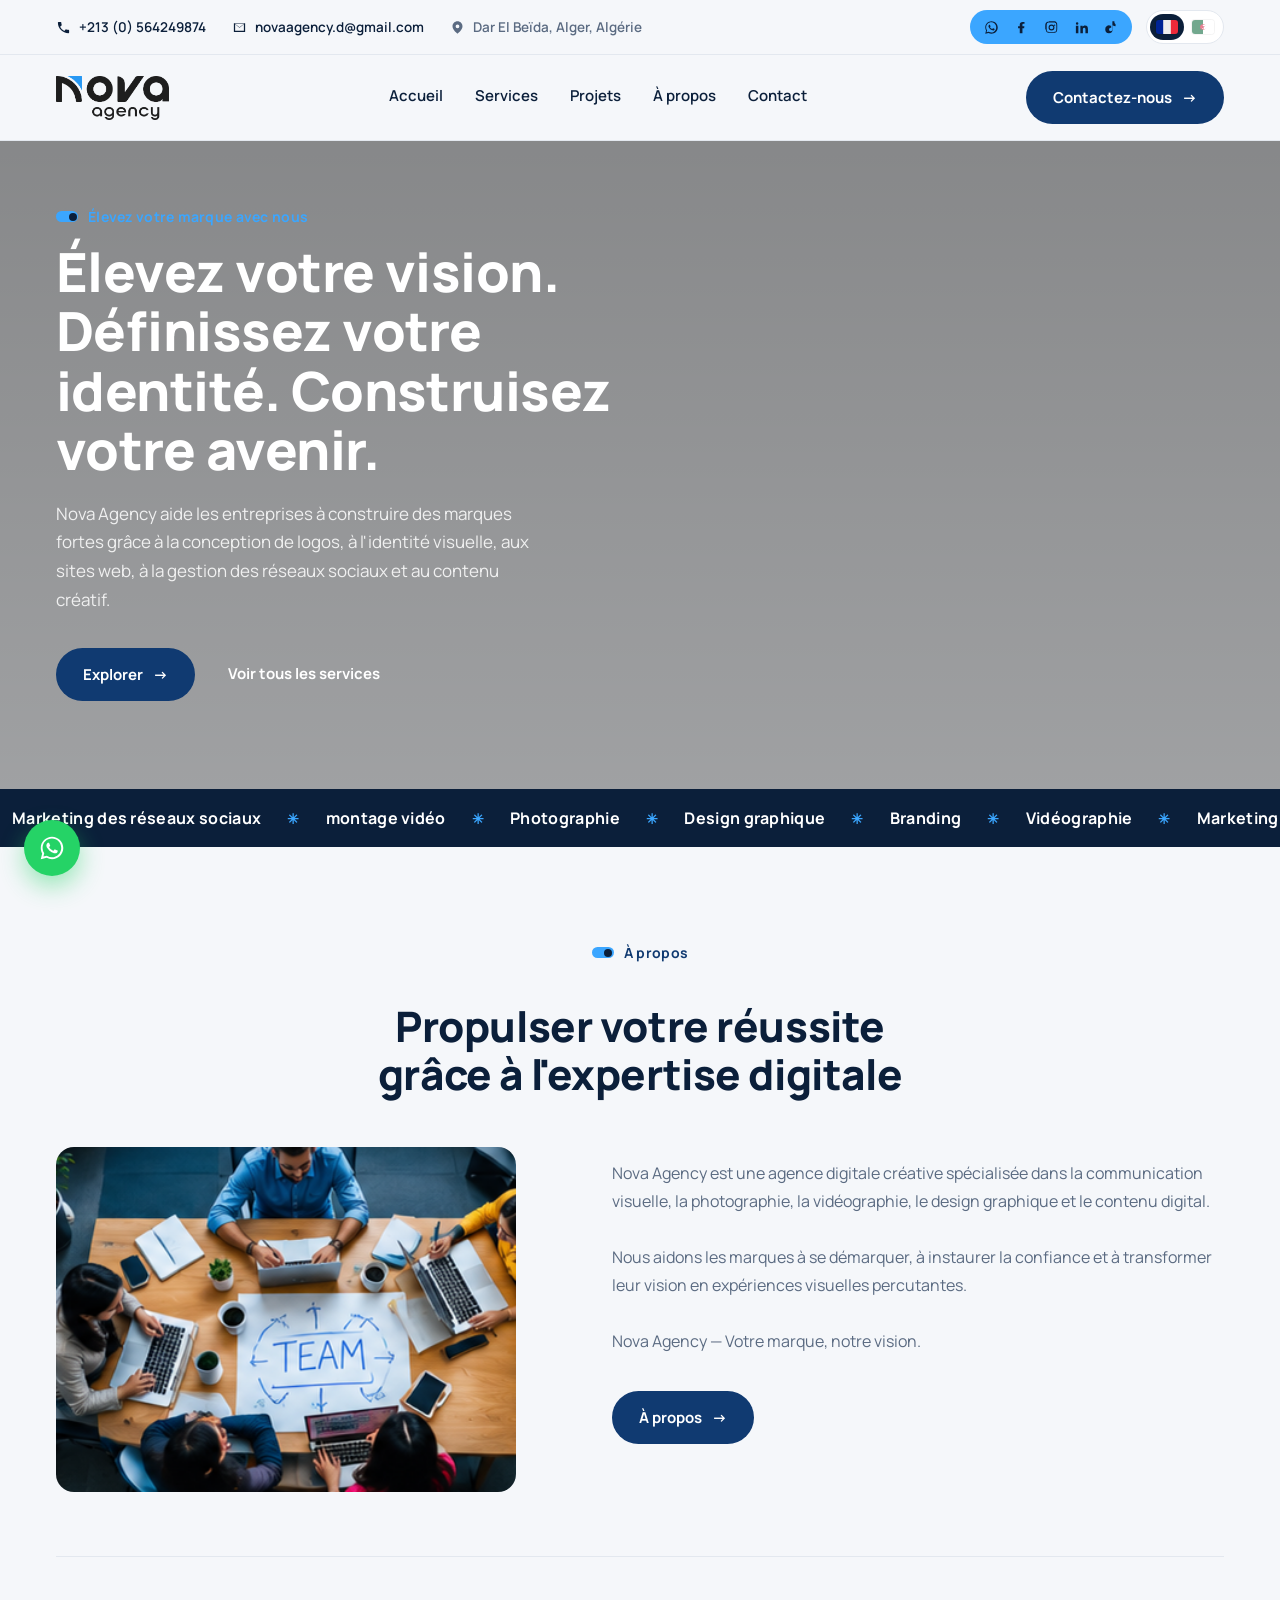
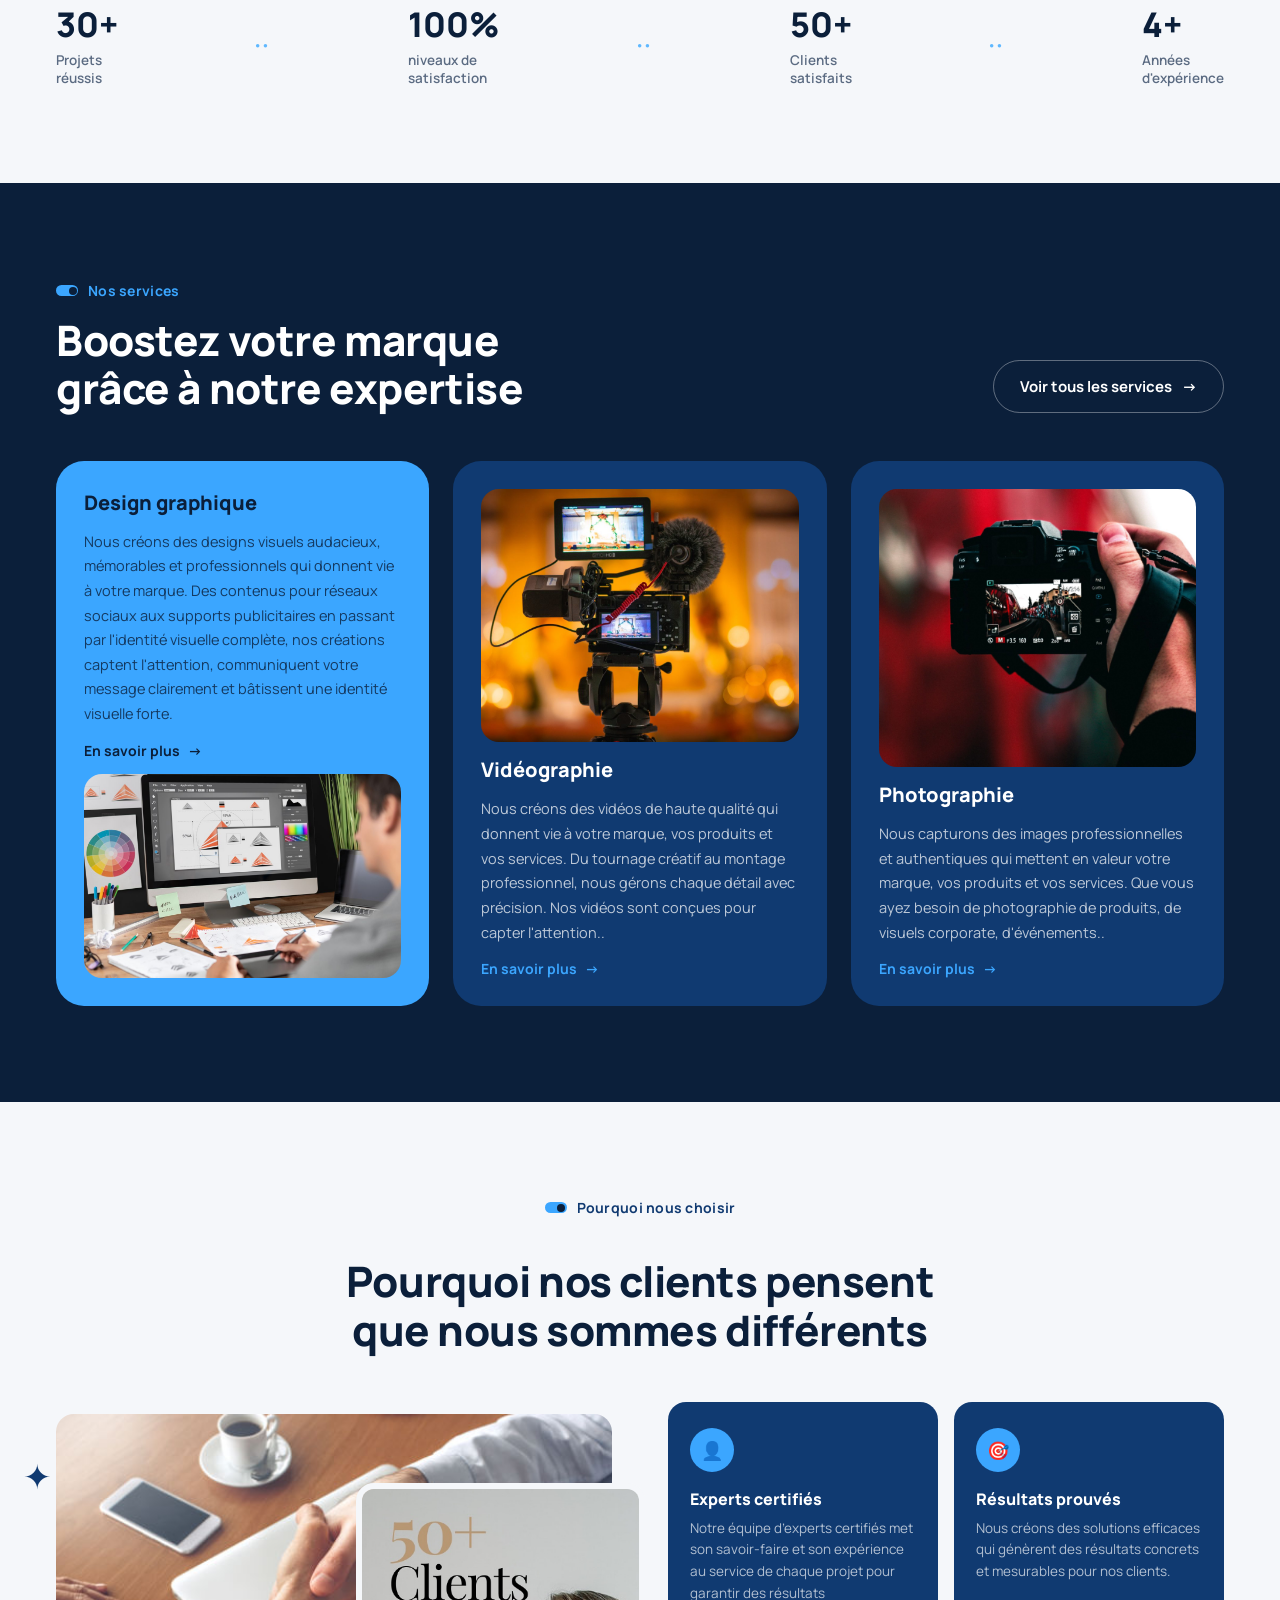
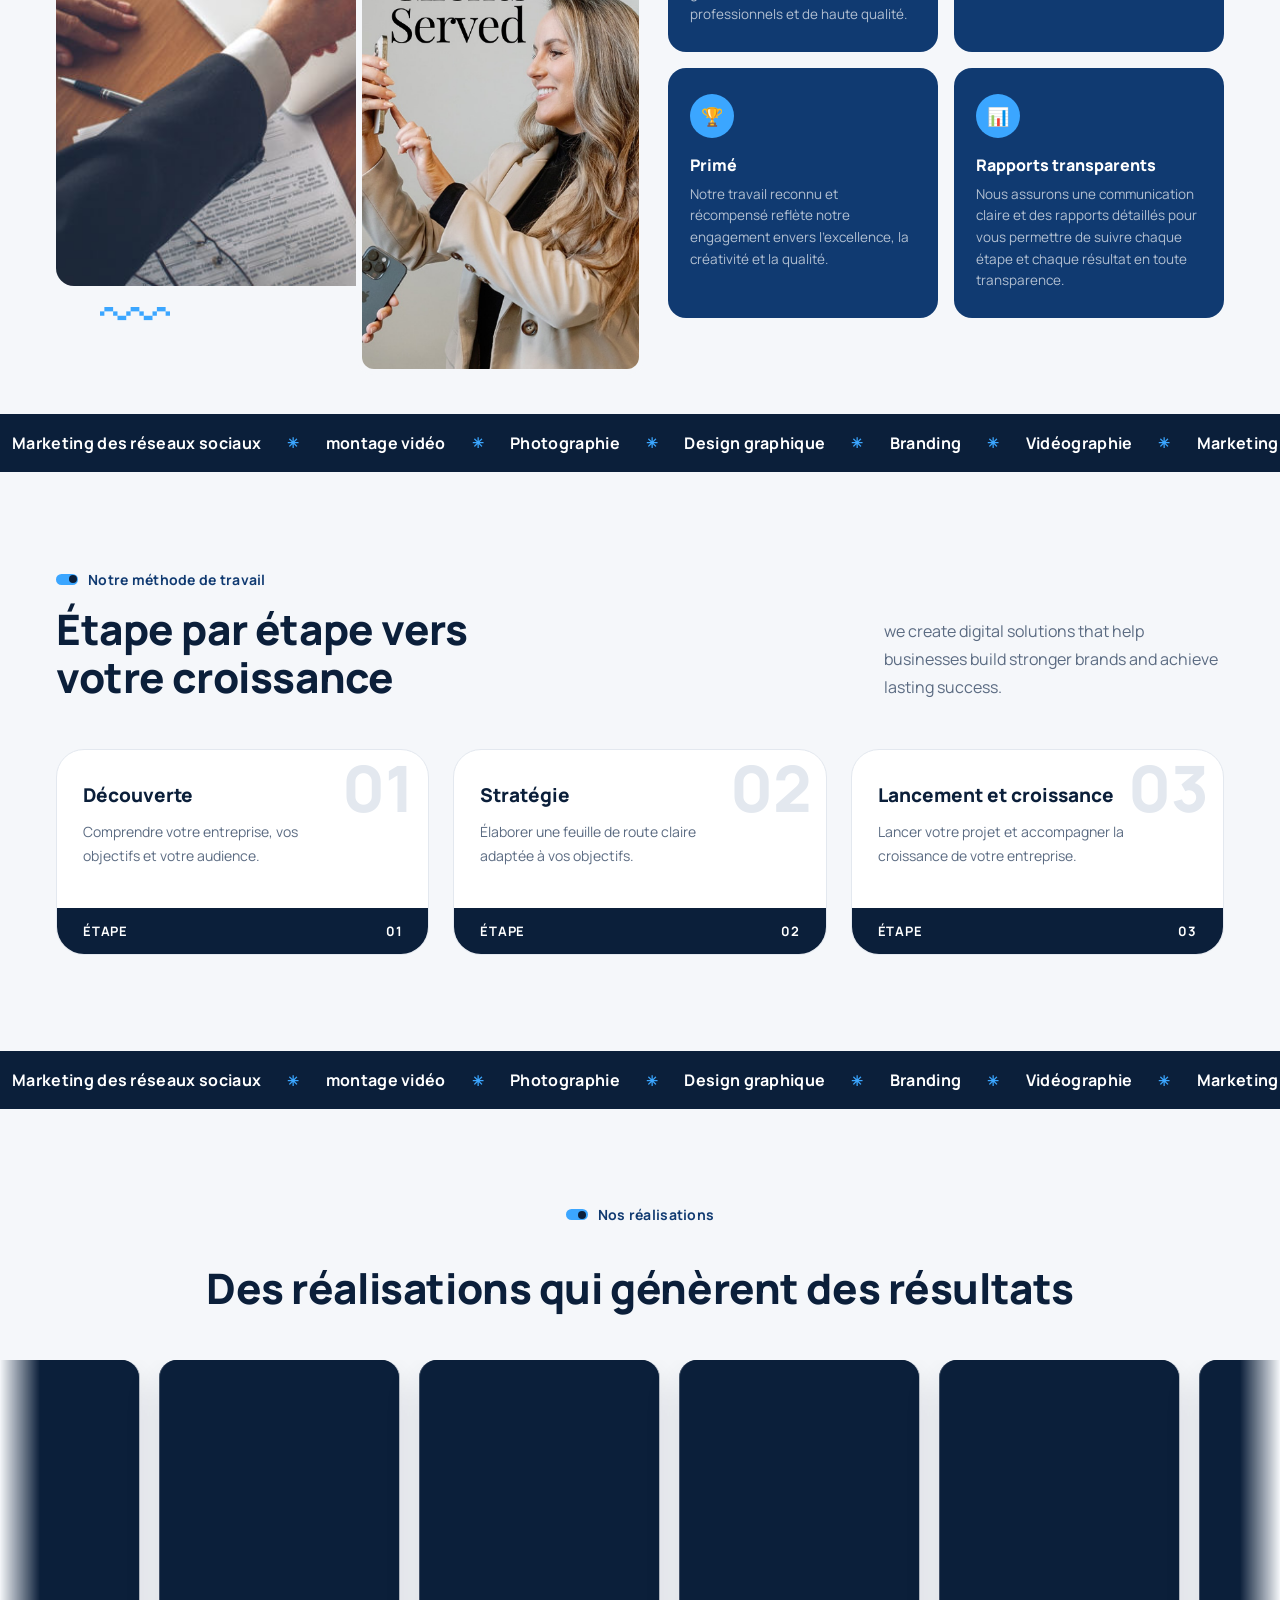
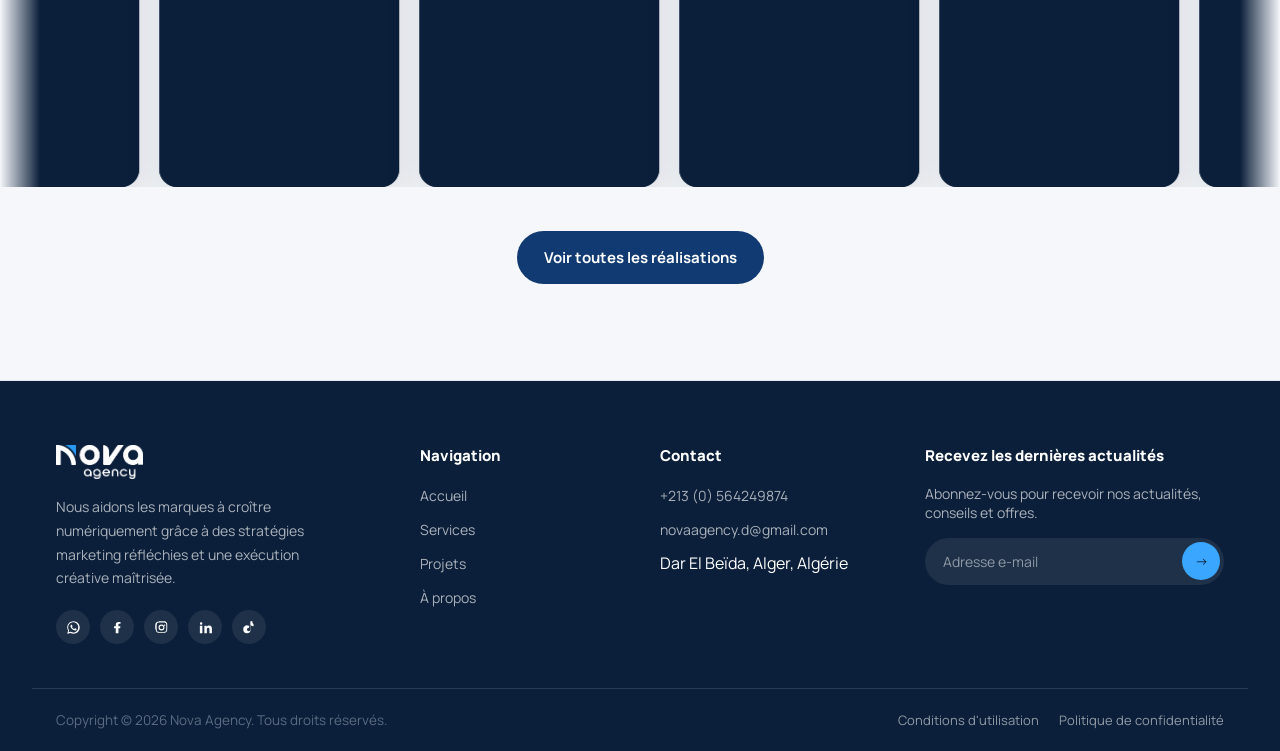
==== commit 9b439190: "uplode file" ====
--- a/index.html
+++ b/index.html
@@ -83,8 +83,8 @@
 <!-- ===== MARQUEE ===== -->
 <div class="marquee">
 <div class="marquee__track">
-<span><span data-i18n="s15">Marketing des réseaux sociaux</span></span><i>✳</i><span><span data-i18n="s19">montage vidéo</span></span><i>✳</i><span><span data-i18n="s15">Photographie</span></span><i>✳</i><span><span data-i18n="s19">Design graphique</span></span><i>✳</i><span><span data-i18n="s15">Branding</span></span><i>✳</i><span><span data-i18n="s19">Vidéographie</span></span><i>✳</i>
-<span><span data-i18n="s15">Marketing des réseaux sociaux</span></span><i>✳</i><span><span data-i18n="s19">montage vidéo</span></span><i>✳</i><span><span data-i18n="s15">Photographie</span></span><i>✳</i><span><span data-i18n="s19">Design graphique</span></span><i>✳</i><span><span data-i18n="s15">Branding</ span></ span >< i > ✳ </ i >< span >< span data-i18n="s19">Vidéographie</ span ></ span >< i > ✳ </ i >
+<span><span data-i18n="s15">Marketing des réseaux sociaux</span></span><i>✳</i><span><span data-i18n="s19">montage vidéo</span></span><i>✳</i><span><span data-i18n="s117">Photographie</span></span><i>✳</i><span><span data-i18n="s118">Design graphique</span></span><i>✳</i><span><span data-i18n="s119">Branding</span></span><i>✳</i><span><span data-i18n="s120">Vidéographie</span></span><i>✳</i>
+<span><span data-i18n="s15">Marketing des réseaux sociaux</span></span><i>✳</i><span><span data-i18n="s19">montage vidéo</span></span><i>✳</i><span><span data-i18n="s117">Photographie</span></span><i>✳</i><span><span data-i18n="s118">Design graphique</span></span><i>✳</i><span><span data-i18n="s119">Branding</ span></ span >< i > ✳ </ i >< span >< span data-i18n="s120">Vidéographie</ span ></ span >< i > ✳ </ i >
 </div>
 </div>
 <!-- ===== ABOUT ===== -->
@@ -103,7 +103,7 @@
 <div class="about__content" data-reveal="">
 <p class="body-text"><span data-i18n="s82">Nova Agency est une agence digitale créative spécialisée dans la communication visuelle, la photographie, la vidéographie, le design graphique et le contenu digital.</span></p>
 <p class="body-text"><span data-i18n="s83">Nous aidons les marques à se démarquer, à instaurer la confiance et à transformer leur vision en expériences visuelles percutantes.</span></p>
-<p class="body-text"><span data-i18n="s83">Nova Agency — Votre marque, notre vision.</span></p>
+<p class="body-text"><span data-i18n="s127">Nova Agency — Votre marque, notre vision.</span></p>
 
 <a class="btn btn--dark" href="about.html"><span data-i18n="s6">À propos</span> <span class="btn__arrow">→</span></a>
 </div>
@@ -132,21 +132,21 @@
 <div class="services__grid" data-reveal="">
 <article class="service-card">
 <img alt="Illustration marketing réseaux sociaux" class="ph-img ph-7 service-card__img" src="images/services/04_videography.jpg"/>
-<h3><span data-i18n="s15">Vidéographie</span></h3>
+<h3><span data-i18n="s120">Vidéographie</span></h3>
 <p><span data-i18n="s34">Nous créons des vidéos de haute qualité qui donnent vie à votre marque, vos produits et vos services.
 Du tournage créatif au montage professionnel, nous gérons chaque détail avec précision.
 Nos vidéos sont conçues pour capter l'attention..</span></p>
 <a class="link-arrow" href="services.html"><span data-i18n="s35">En savoir plus</span> <span class="btn__arrow">→</span></a>
 </article>
 <article class="service-card service-card--featured">
-<h3><span data-i18n="s16">Design graphique</span></h3>
+<h3><span data-i18n="s118">Design graphique</span></h3>
 <p><span data-i18n="s36">Nous créons des designs visuels audacieux, mémorables et professionnels qui donnent vie à votre marque. Des contenus pour réseaux sociaux aux supports publicitaires en passant par l'identité visuelle complète, nos créations captent l'attention, communiquent votre message clairement et bâtissent une identité visuelle forte.</span></p>
 <a class="link-arrow" href="services.html"><span data-i18n="s35">En savoir plus</span> <span class="btn__arrow">→</span></a>
 <img alt="Illustration photographie d'exposition" class="ph-img ph-8 service-card__img service-card__img--bottom" src="images/services/02_graphic_design.jpg"/>
 </article>
 <article class="service-card">
 <img alt="Illustration photographie de démonstration" class="ph-img ph-9 service-card__img" src="images/services/01_photography.jpg"/>
-<h3><span data-i18n="s17">Photographie</span></h3>
+<h3><span data-i18n="s117">Photographie</span></h3>
 <p><span data-i18n="s37">Nous capturons des images professionnelles et authentiques qui mettent en valeur votre marque, vos produits et vos services. Que vous ayez besoin de photographie de produits, de visuels corporate, d'événements..</span></p>
 <a class="link-arrow" href="services.html"><span data-i18n="s35">En savoir plus</span> <span class="btn__arrow">→</span></a>
 </article>
@@ -176,17 +176,17 @@
 <div class="why-card">
 <span class="why-card__icon">🎯</span>
 <h4><span data-i18n="s43">Résultats prouvés</span></h4>
-<p><span data-i18n="s42">Nous créons des solutions efficaces qui génèrent des résultats concrets et mesurables pour nos clients.</span></p>
+<p><span data-i18n="s124">Nous créons des solutions efficaces qui génèrent des résultats concrets et mesurables pour nos clients.</span></p>
 </div>
 <div class="why-card">
 <span class="why-card__icon">🏆</span>
 <h4><span data-i18n="s44">Primé</span></h4>
-<p><span data-i18n="s42">Notre travail reconnu et récompensé reflète notre engagement envers l’excellence, la créativité et la qualité.</span></p>
+<p><span data-i18n="s125">Notre travail reconnu et récompensé reflète notre engagement envers l’excellence, la créativité et la qualité.</span></p>
 </div>
 <div class="why-card">
 <span class="why-card__icon">📊</span>
 <h4><span data-i18n="s45">Rapports transparents</span></h4>
-<p><span data-i18n="s42">Nous assurons une communication claire et des rapports détaillés pour vous permettre de suivre chaque étape et chaque résultat en toute transparence.</span></p>
+<p><span data-i18n="s126">Nous assurons une communication claire et des rapports détaillés pour vous permettre de suivre chaque étape et chaque résultat en toute transparence.</span></p>
 </div>
 </div>
 </div>
@@ -195,8 +195,8 @@
 <!-- ===== MARQUEE 2 ===== -->
 <div class="marquee">
 <div class="marquee__track">
-<span><span data-i18n="s15">Marketing des réseaux sociaux</span></span><i>✳</i><span><span data-i18n="s19">montage vidéo</span></span><i>✳</i><span><span data-i18n="s15">Photographie</span></span><i>✳</i><span><span data-i18n="s19">Design graphique</span></span><i>✳</i><span><span data-i18n="s15">Branding</span></span><i>✳</i><span><span data-i18n="s19">Vidéographie</span></span><i>✳</i>
-<span><span data-i18n="s15">Marketing des réseaux sociaux</span></span><i>✳</i><span><span data-i18n="s19">montage vidéo</span></span><i>✳</i><span><span data-i18n="s15">Photographie</span></span><i>✳</i><span><span data-i18n="s19">Design graphique</ span ></ span >< i > ✳ </ i >< span >< span data-i18n="s19">Vidéographie</ span ></ span >< i > ✳ </ i >
+<span><span data-i18n="s15">Marketing des réseaux sociaux</span></span><i>✳</i><span><span data-i18n="s19">montage vidéo</span></span><i>✳</i><span><span data-i18n="s117">Photographie</span></span><i>✳</i><span><span data-i18n="s118">Design graphique</span></span><i>✳</i><span><span data-i18n="s119">Branding</span></span><i>✳</i><span><span data-i18n="s120">Vidéographie</span></span><i>✳</i>
+<span><span data-i18n="s15">Marketing des réseaux sociaux</span></span><i>✳</i><span><span data-i18n="s19">montage vidéo</span></span><i>✳</i><span><span data-i18n="s117">Photographie</span></span><i>✳</i><span><span data-i18n="s118">Design graphique</ span ></ span >< i > ✳ </ i >< span >< span data-i18n="s120">Vidéographie</ span ></ span >< i > ✳ </ i >
 </div>
 </div>
 <!-- ===== PROCESS ===== -->
@@ -240,8 +240,8 @@
 <!-- ===== MARQUEE 3 ===== -->
 <div class="marquee">
 <div class="marquee__track">
-<span><span data-i18n="s15">Marketing des réseaux sociaux</span></span><i>✳</i><span><span data-i18n="s19">montage vidéo</span></span><i>✳</i><span><span data-i18n="s15">Photographie</span></span><i>✳</i><span><span data-i18n="s19">Design graphique</span></span><i>✳</i><span><span data-i18n="s15">Branding</span></span><i>✳</i><span><span data-i18n="s19">Vidéographie</span></span><i>✳</i>
-<span><span data-i18n="s15">Marketing des réseaux sociaux</span></span><i>✳</i><span><span data-i18n="s19">montage vidéo</span></span><i>✳</i><span><span data-i18n="s15">Photographie</span></span><i>✳</i><span><span data-i18n="s19">Design graphique</span></span><i>✳</i><span><span data-i18n="s15">Branding</ span></ span >< i > ✳ </ i >< span >< span data-i18n="s19">Vidéographie</ span ></ span >< i > ✳ </ i >
+<span><span data-i18n="s15">Marketing des réseaux sociaux</span></span><i>✳</i><span><span data-i18n="s19">montage vidéo</span></span><i>✳</i><span><span data-i18n="s117">Photographie</span></span><i>✳</i><span><span data-i18n="s118">Design graphique</span></span><i>✳</i><span><span data-i18n="s119">Branding</span></span><i>✳</i><span><span data-i18n="s120">Vidéographie</span></span><i>✳</i>
+<span><span data-i18n="s15">Marketing des réseaux sociaux</span></span><i>✳</i><span><span data-i18n="s19">montage vidéo</span></span><i>✳</i><span><span data-i18n="s117">Photographie</span></span><i>✳</i><span><span data-i18n="s118">Design graphique</span></span><i>✳</i><span><span data-i18n="s119">Branding</ span></ span >< i > ✳ </ i >< span >< span data-i18n="s120">Vidéographie</ span ></ span >< i > ✳ </ i >
 </div>
 </div>
 <!-- ===== WORK / REEL SHOWCASE ===== -->
--- a/style.css
+++ b/style.css
@@ -917,7 +917,7 @@
   font-weight:800;
   line-height:1;
   color:rgba(255,255,255,.16);
-  transition:opacity .4s ease;
+  transition:opacity .5s cubic-bezier(.22,1,.36,1);
 }
 .service-row__img{
   position:absolute;
@@ -926,8 +926,8 @@
   overflow:hidden;
   background:var(--cream);
   opacity:0;
-  transform:scale(.96);
-  transition:opacity .45s ease, transform .45s ease;
+  transform:scale(.94);
+  transition:opacity .6s cubic-bezier(.22,1,.36,1), transform .6s cubic-bezier(.22,1,.36,1);
 }
 .service-row__img img{width:100%;height:100%;object-fit:cover;display:block;}
 .service-row__body{margin-top:22px;}
@@ -950,15 +950,23 @@
   font-size:14px;
   line-height:1.7;
   margin-top:16px;
-  max-height:0;
+  display:grid;
+  grid-template-rows:0fr;
   opacity:0;
+  transform:translateY(10px);
+  transition:grid-template-rows .6s cubic-bezier(.22,1,.36,1),
+             opacity .45s ease .08s,
+             transform .45s cubic-bezier(.22,1,.36,1) .08s;
+}
+.service-row__desc>span{
   overflow:hidden;
-  transition:max-height .45s ease, opacity .35s ease .05s;
+  display:block;
+  min-height:0;
 }
 .service-row.is-active{box-shadow:0 24px 50px rgba(11,31,58,.28);}
 .service-row.is-active .service-row__num{opacity:0;}
 .service-row.is-active .service-row__img{opacity:1;transform:none;}
-.service-row.is-active .service-row__desc{max-height:200px;opacity:1;}
+.service-row.is-active .service-row__desc{grid-template-rows:1fr;opacity:1;transform:translateY(0);}
 
 @media (max-width:860px){
   .services-interactive{grid-template-columns:repeat(2, 1fr);}
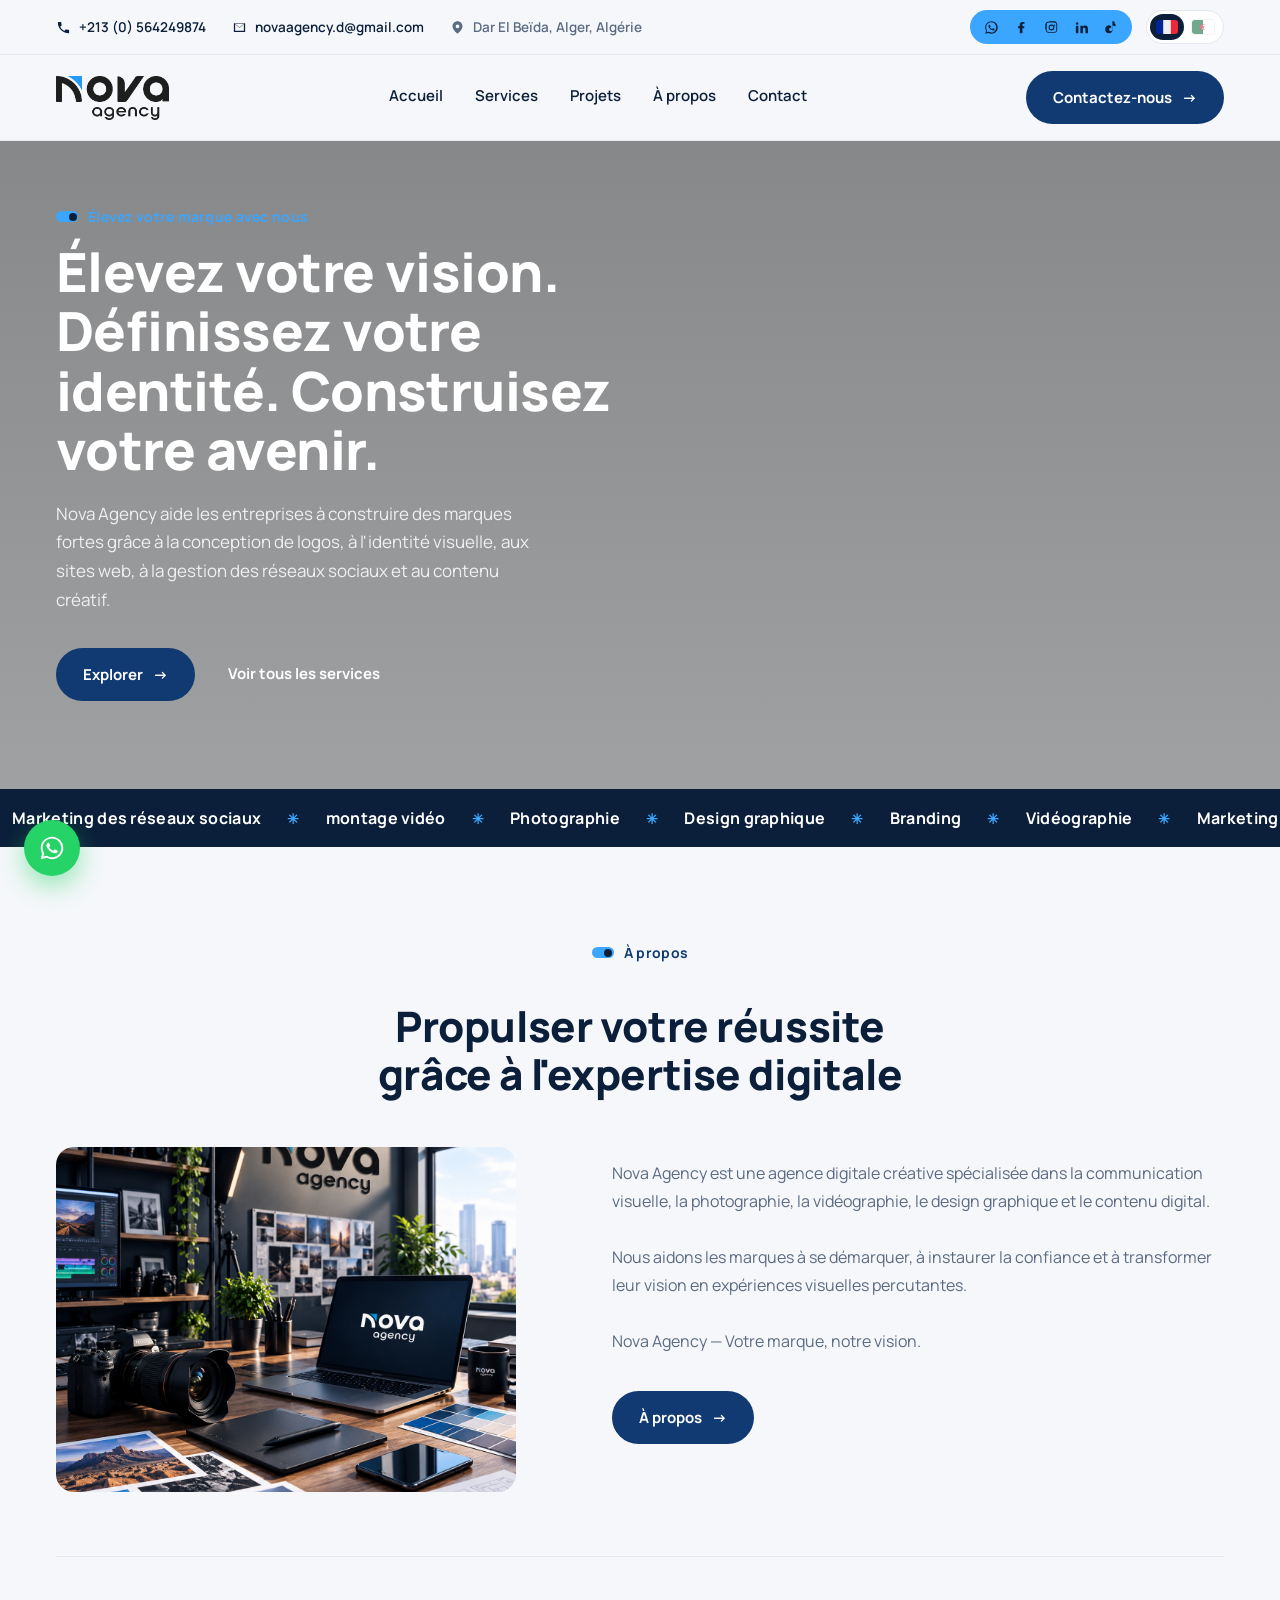
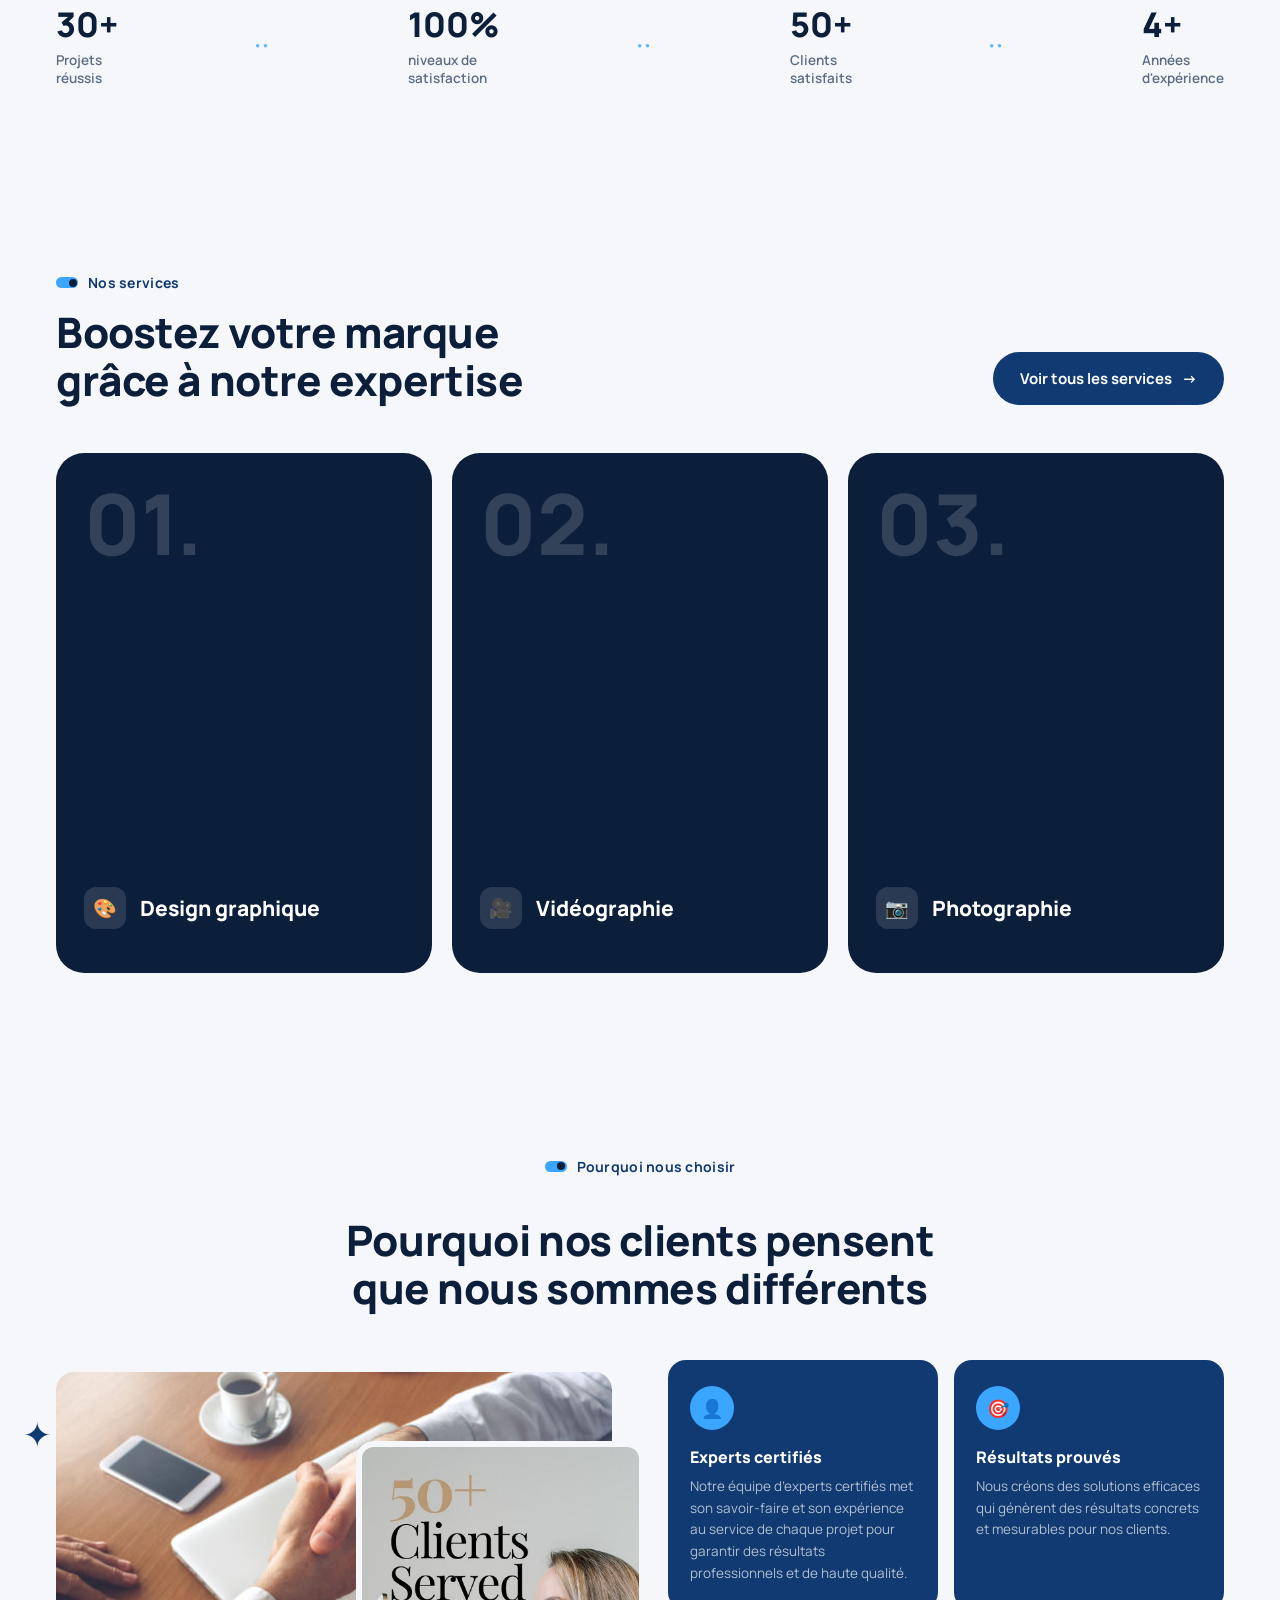
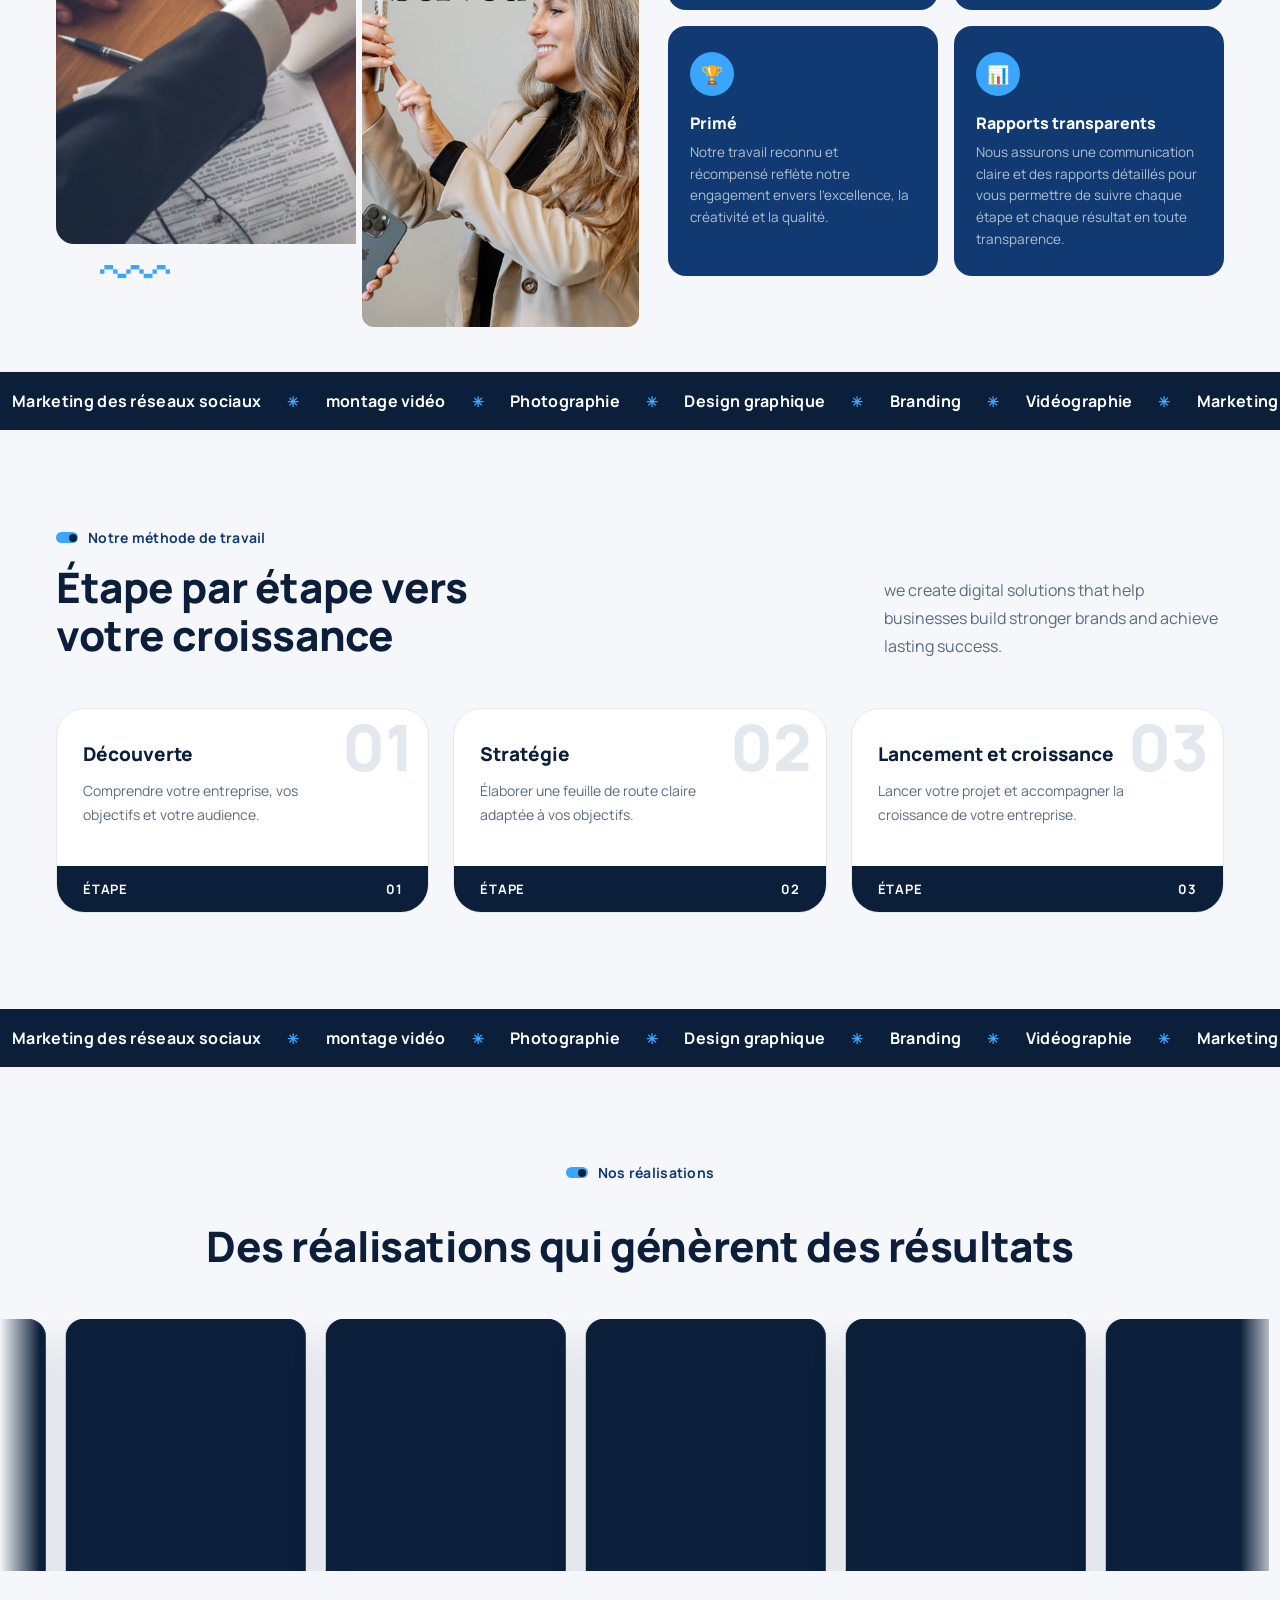
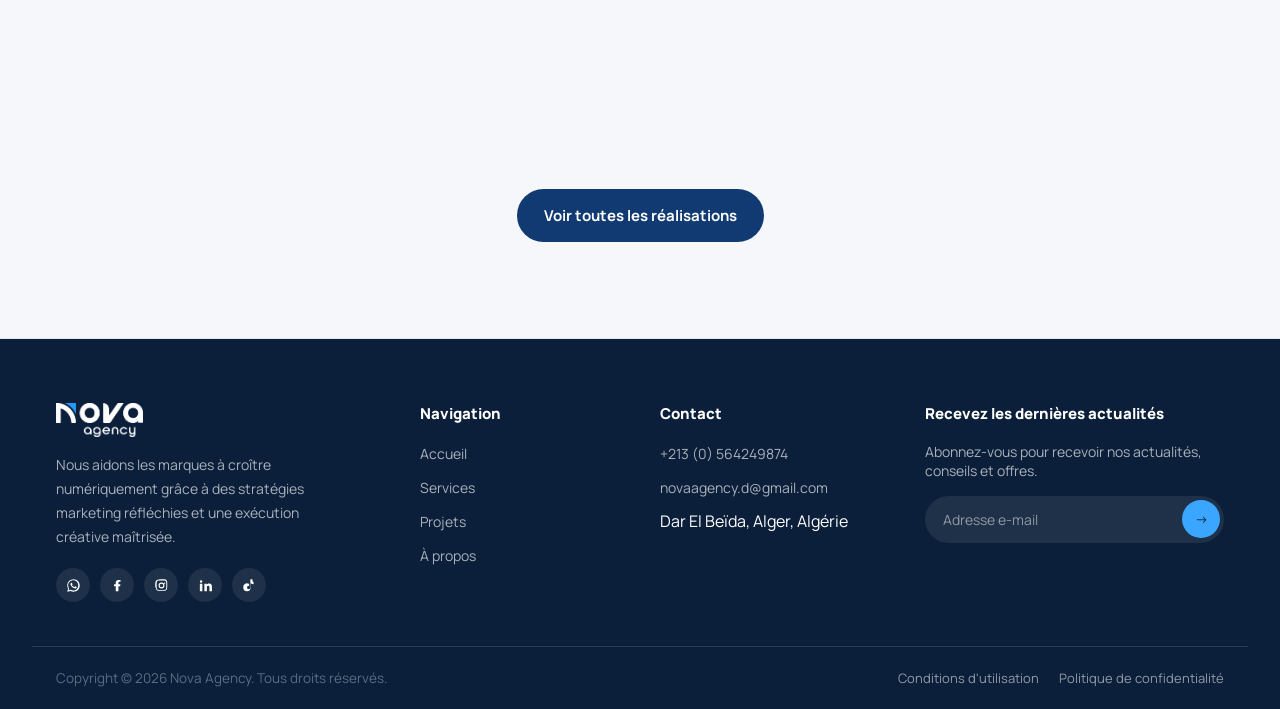
==== commit 5324f517: "uplod" ====
--- a/index.html
+++ b/index.html
@@ -120,37 +120,16 @@
 </div>
 </section>
 <!-- ===== SERVICES ===== -->
-<section class="services" id="services">
+<section class="services-page" id="services">
 <div class="container">
 <div class="section-head" data-reveal="">
 <div>
-<span class="eyebrow eyebrow--on-dark"><span class="eyebrow__pill"></span><span data-i18n="s31">Nos services</span></span>
-<h2 class="h2 h2--on-dark"><span data-i18n="s32">Boostez votre marque</span><br/><span data-i18n="s33">grâce à notre expertise</span></h2>
-</div>
-<a class="btn btn--outline-light" href="services.html"><span data-i18n="s13">Voir tous les services</span> <span class="btn__arrow">→</span></a>
-</div>
-<div class="services__grid" data-reveal="">
-<article class="service-card">
-<img alt="Illustration marketing réseaux sociaux" class="ph-img ph-7 service-card__img" src="images/services/04_videography.jpg"/>
-<h3><span data-i18n="s120">Vidéographie</span></h3>
-<p><span data-i18n="s34">Nous créons des vidéos de haute qualité qui donnent vie à votre marque, vos produits et vos services.
-Du tournage créatif au montage professionnel, nous gérons chaque détail avec précision.
-Nos vidéos sont conçues pour capter l'attention..</span></p>
-<a class="link-arrow" href="services.html"><span data-i18n="s35">En savoir plus</span> <span class="btn__arrow">→</span></a>
-</article>
-<article class="service-card service-card--featured">
-<h3><span data-i18n="s118">Design graphique</span></h3>
-<p><span data-i18n="s36">Nous créons des designs visuels audacieux, mémorables et professionnels qui donnent vie à votre marque. Des contenus pour réseaux sociaux aux supports publicitaires en passant par l'identité visuelle complète, nos créations captent l'attention, communiquent votre message clairement et bâtissent une identité visuelle forte.</span></p>
-<a class="link-arrow" href="services.html"><span data-i18n="s35">En savoir plus</span> <span class="btn__arrow">→</span></a>
-<img alt="Illustration photographie d'exposition" class="ph-img ph-8 service-card__img service-card__img--bottom" src="images/services/02_graphic_design.jpg"/>
-</article>
-<article class="service-card">
-<img alt="Illustration photographie de démonstration" class="ph-img ph-9 service-card__img" src="images/services/01_photography.jpg"/>
-<h3><span data-i18n="s117">Photographie</span></h3>
-<p><span data-i18n="s37">Nous capturons des images professionnelles et authentiques qui mettent en valeur votre marque, vos produits et vos services. Que vous ayez besoin de photographie de produits, de visuels corporate, d'événements..</span></p>
-<a class="link-arrow" href="services.html"><span data-i18n="s35">En savoir plus</span> <span class="btn__arrow">→</span></a>
-</article>
-</div>
+<span class="eyebrow"><span class="eyebrow__pill"></span><span data-i18n="s31">Nos services</span></span>
+<h2 class="h2"><span data-i18n="s32">Boostez votre marque</span><br/><span data-i18n="s33">grâce à notre expertise</span></h2>
+</div>
+<a class="btn btn--dark" href="services.html"><span data-i18n="s13">Voir tous les services</span> <span class="btn__arrow">→</span></a>
+</div>
+<div class="services-interactive" id="servicesInteractive" data-services="s118,s120,s117" data-reveal=""></div>
 </div>
 </section>
 <!-- ===== WHY CHOOSE US ===== -->
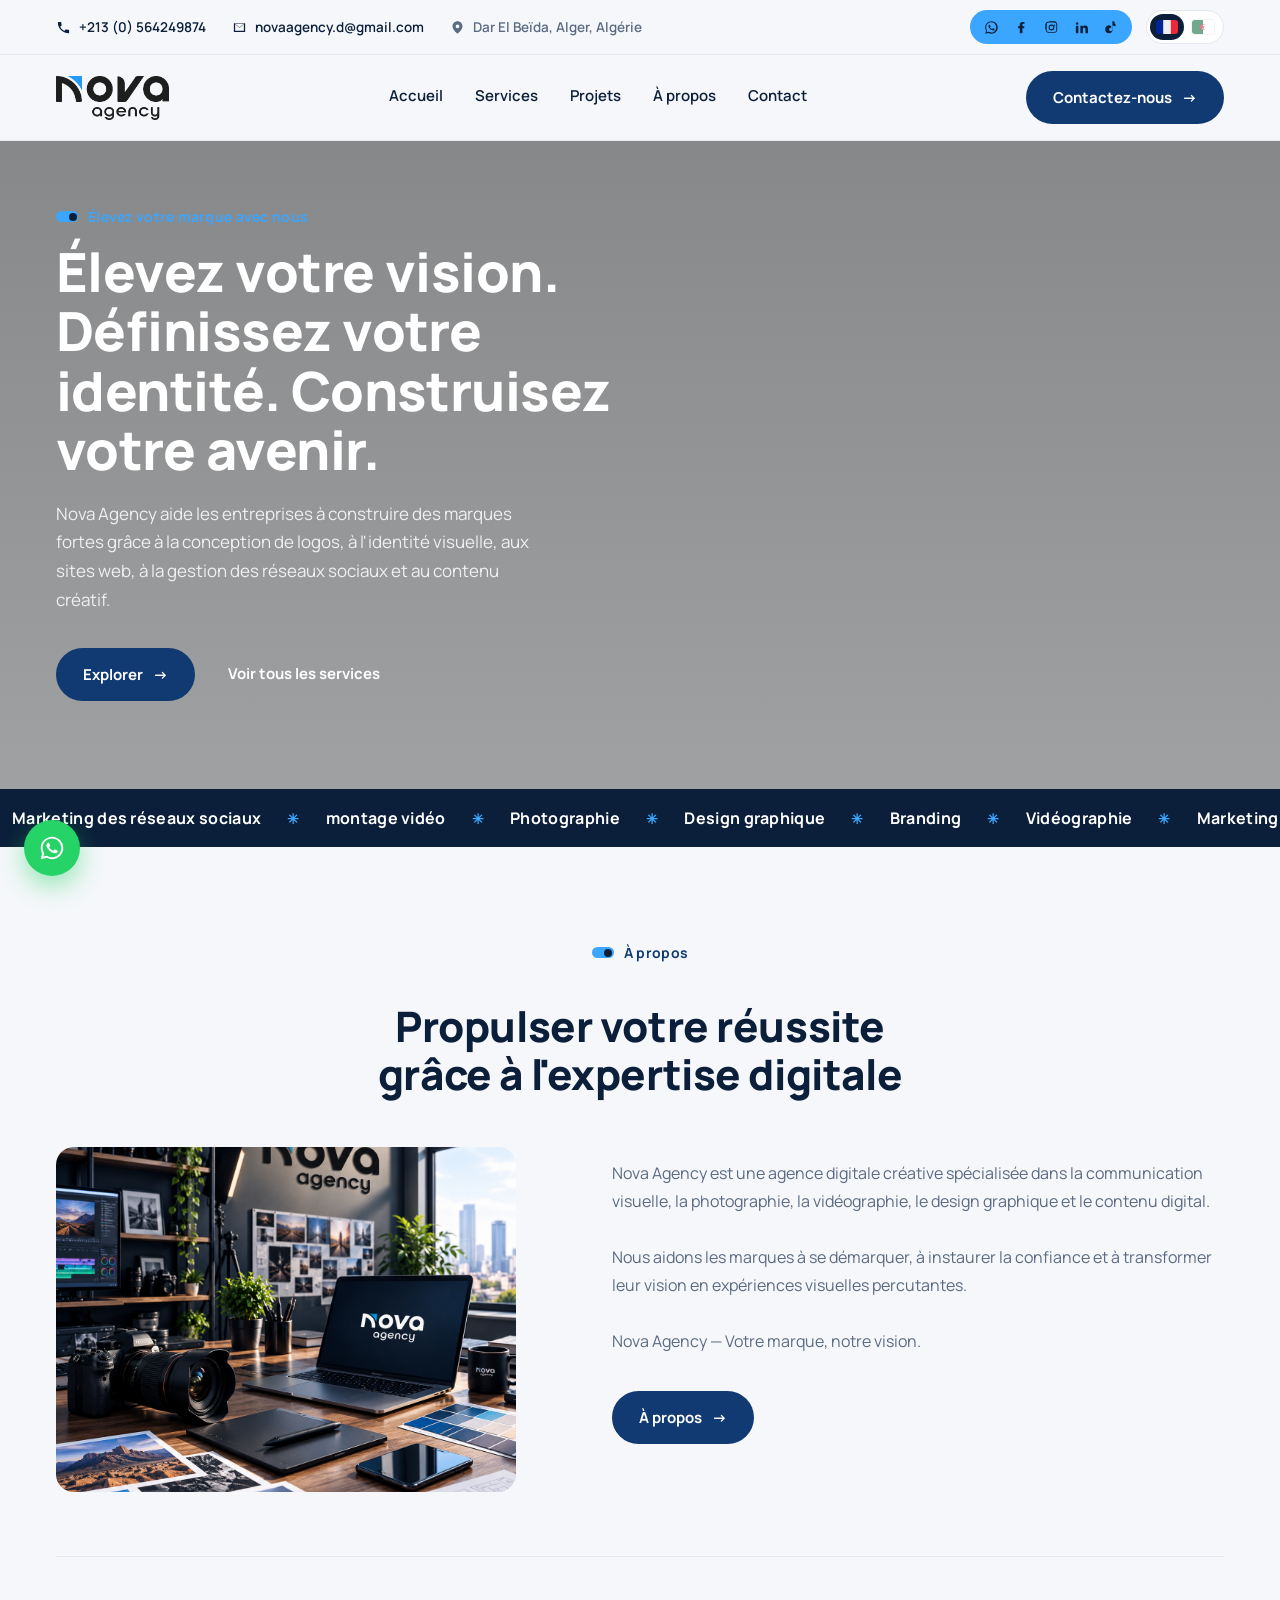
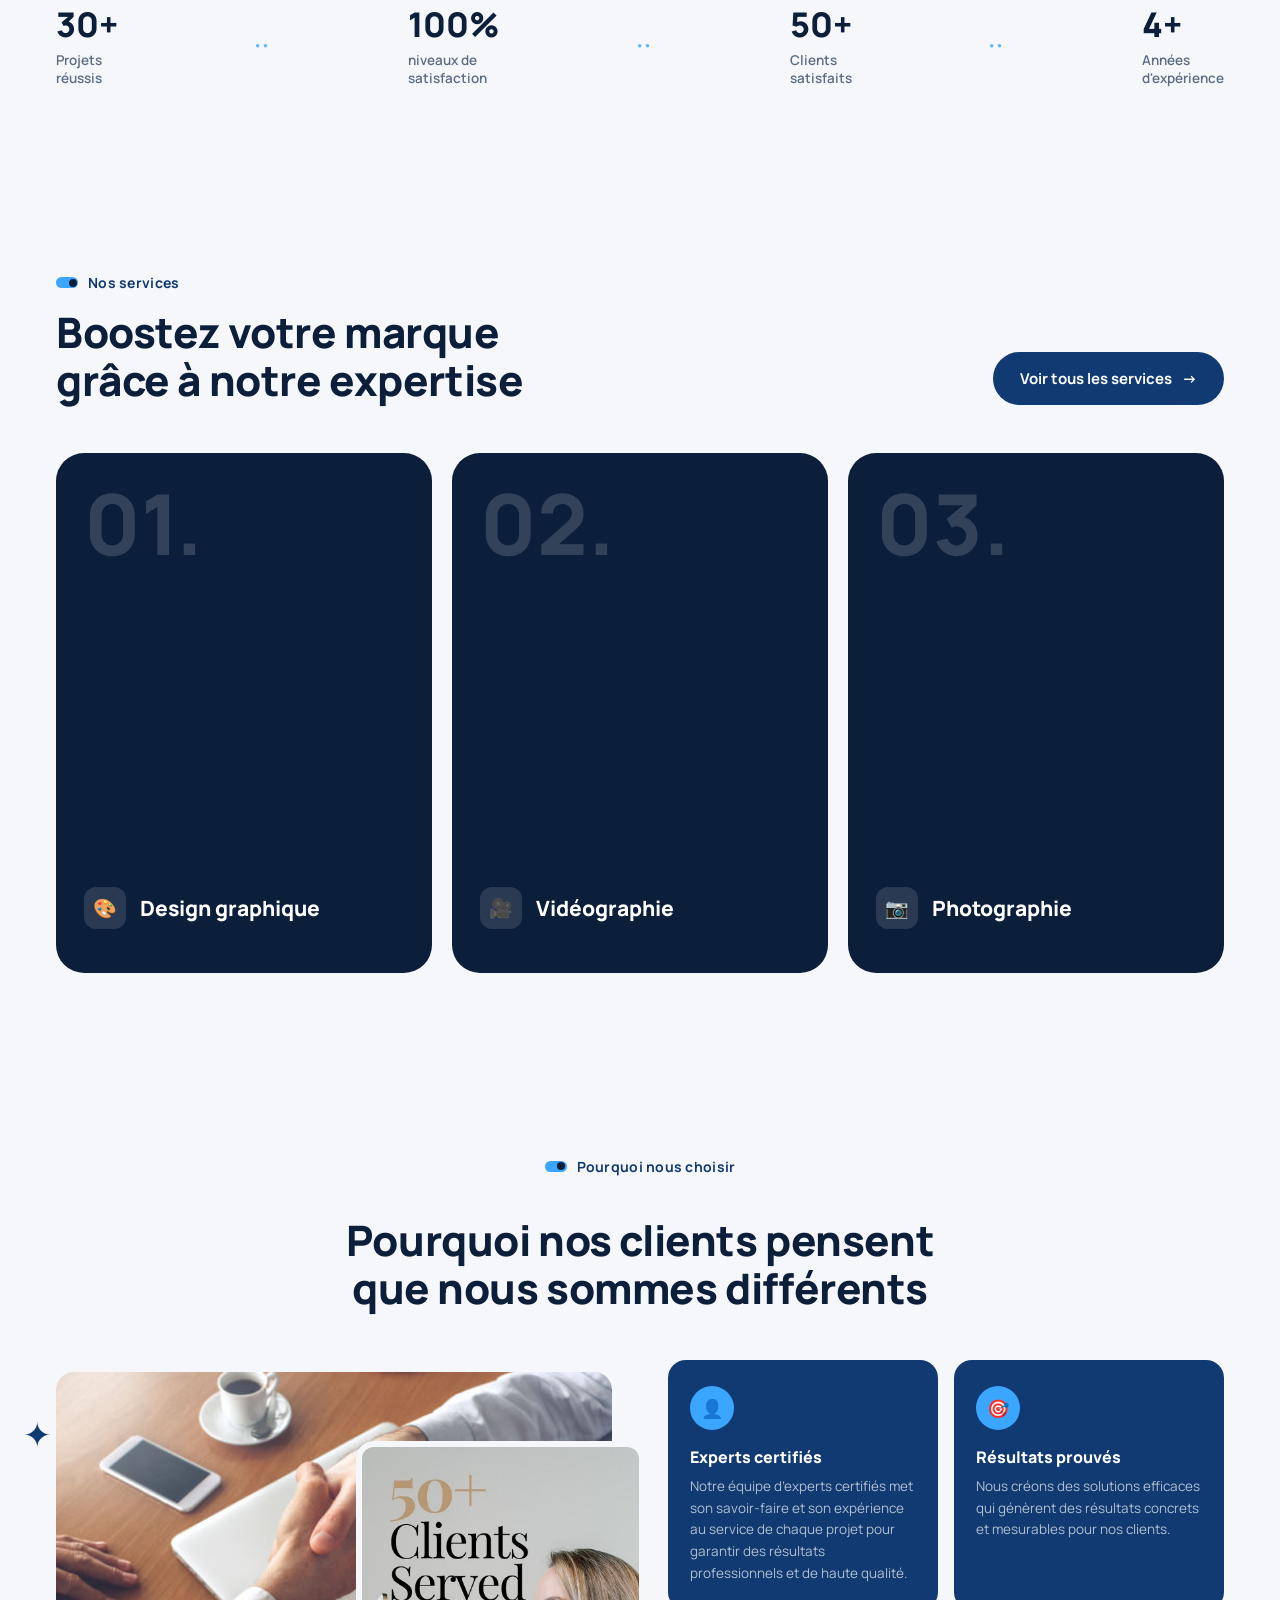
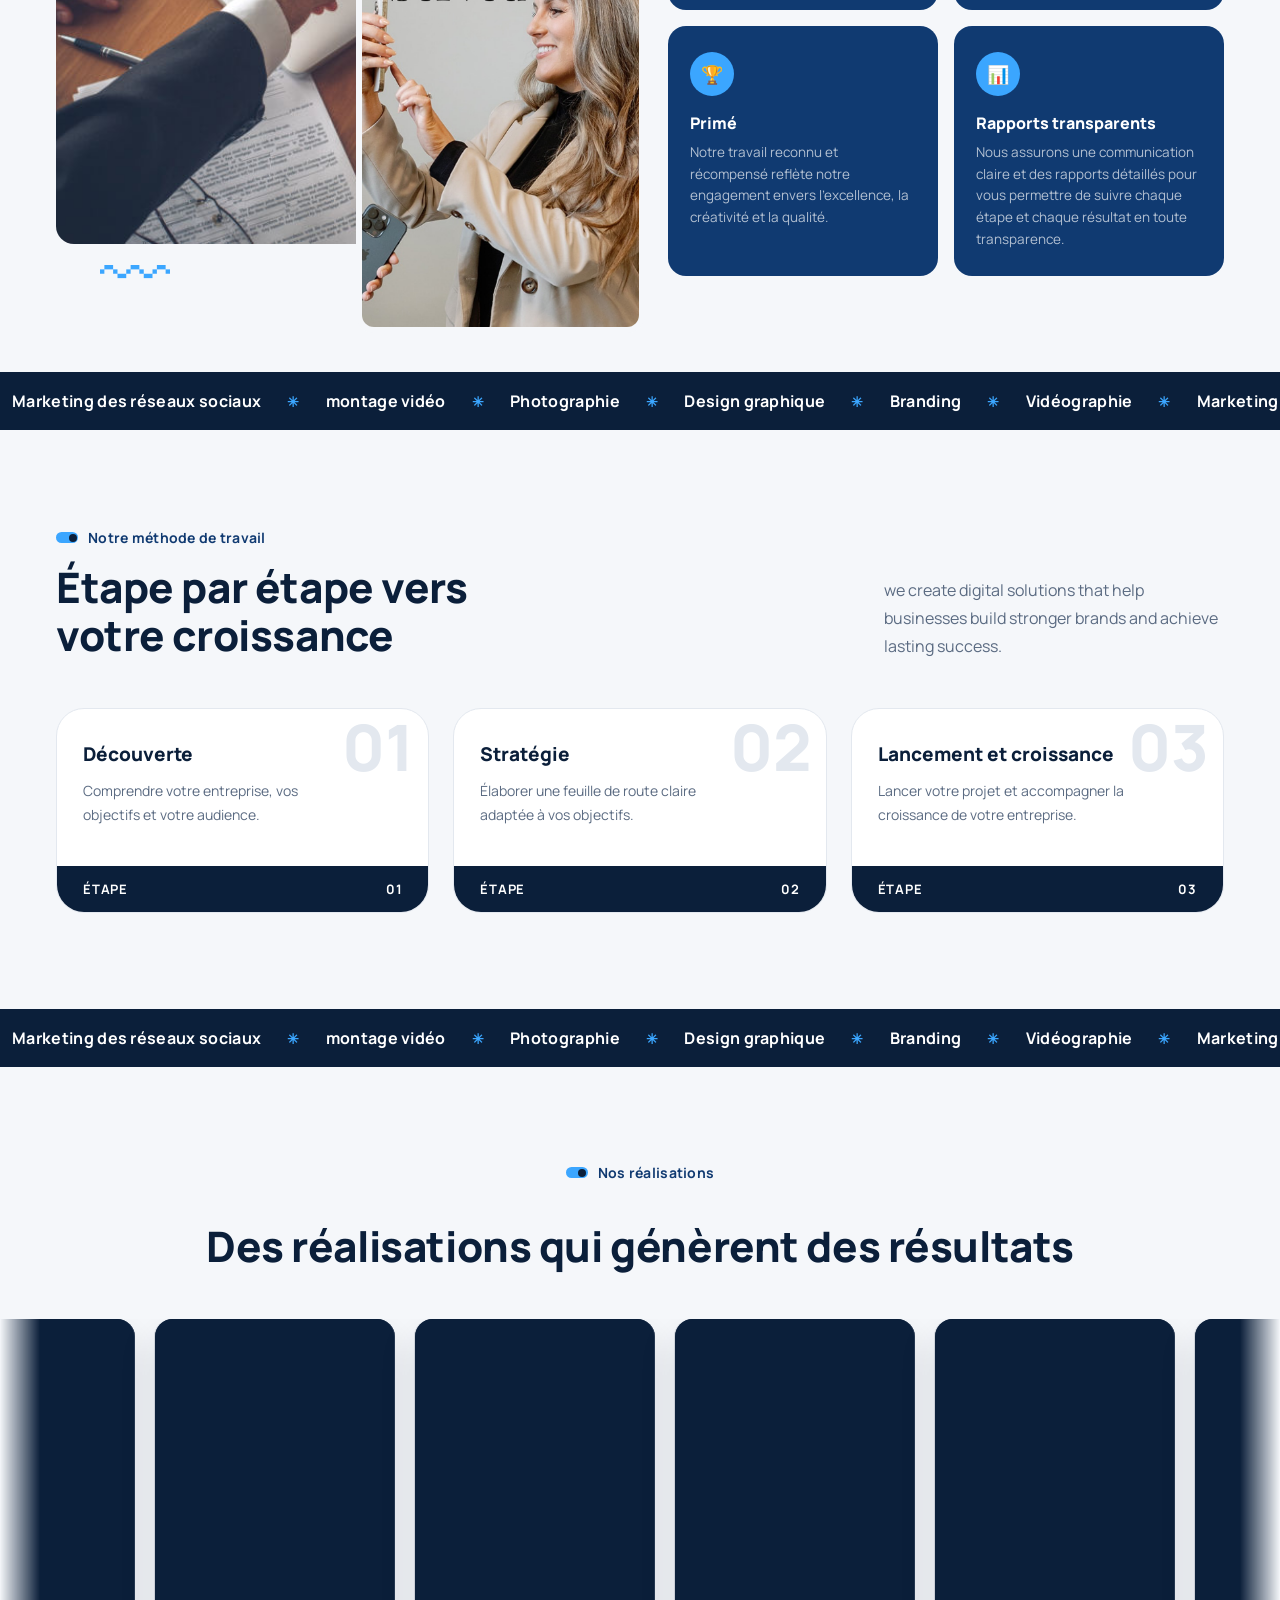
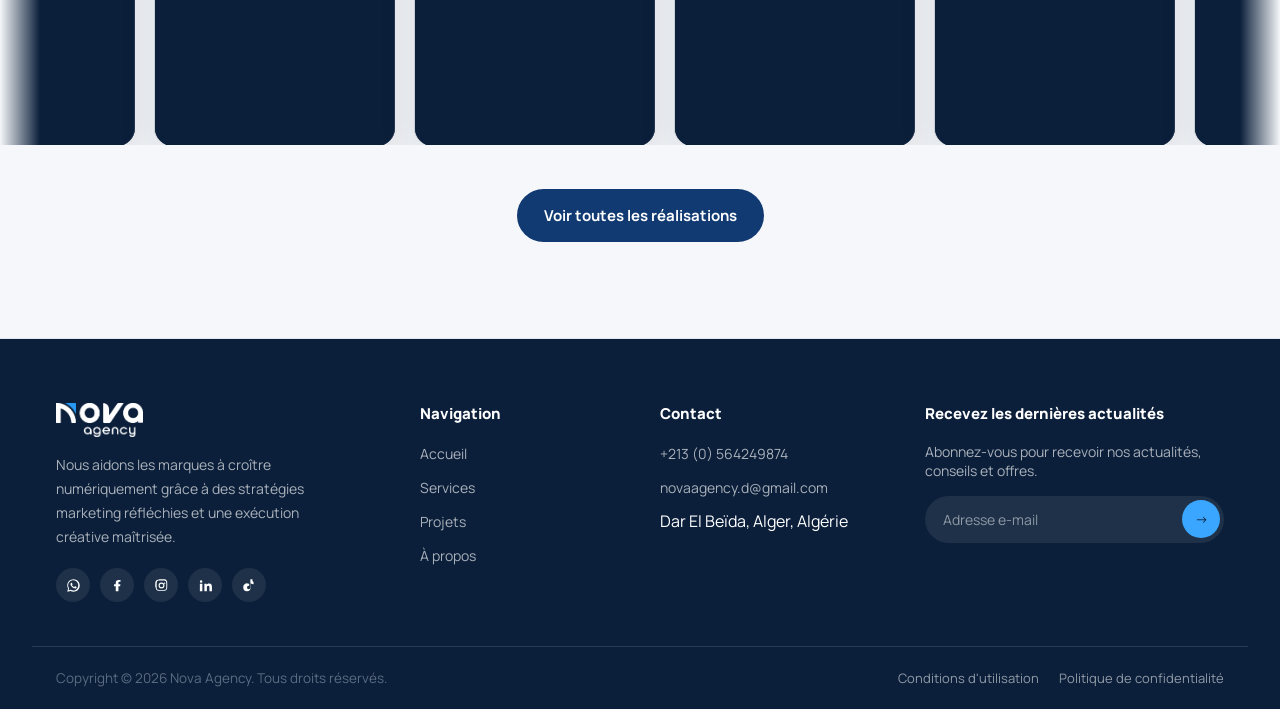
==== commit 655bd513: "uplode" ====
--- a/index.html
+++ b/index.html
@@ -15,7 +15,7 @@
 <div class="topbar">
 <div class="container topbar__inner">
 <div class="topbar__contacts">
-<a class="topbar__item" href="tel:0000000000">
+<a class="topbar__item" href="tel:+213564249874">
 <span class="ic ic-phone"></span>+213 (0) 564249874
       </a>
 <a class="topbar__item" href="mailto:novaagency.d@gmail.com">
@@ -269,7 +269,7 @@
 <div class="footer__col">
 <h4><span data-i18n="s7">Contact</span></h4>
 <ul>
-<li><a href="tel:0000000000">+213 (0) 564249874</a></li>
+<li><a href="tel:+213564249874">+213 (0) 564249874</a></li>
 <li><a href="mailto:novaagency.d@gmail.com">novaagency.d@gmail.com</a></li>
 <li><span data-i18n="s2">Dar El Beïda, Alger, Algérie</span></li>
 </ul>
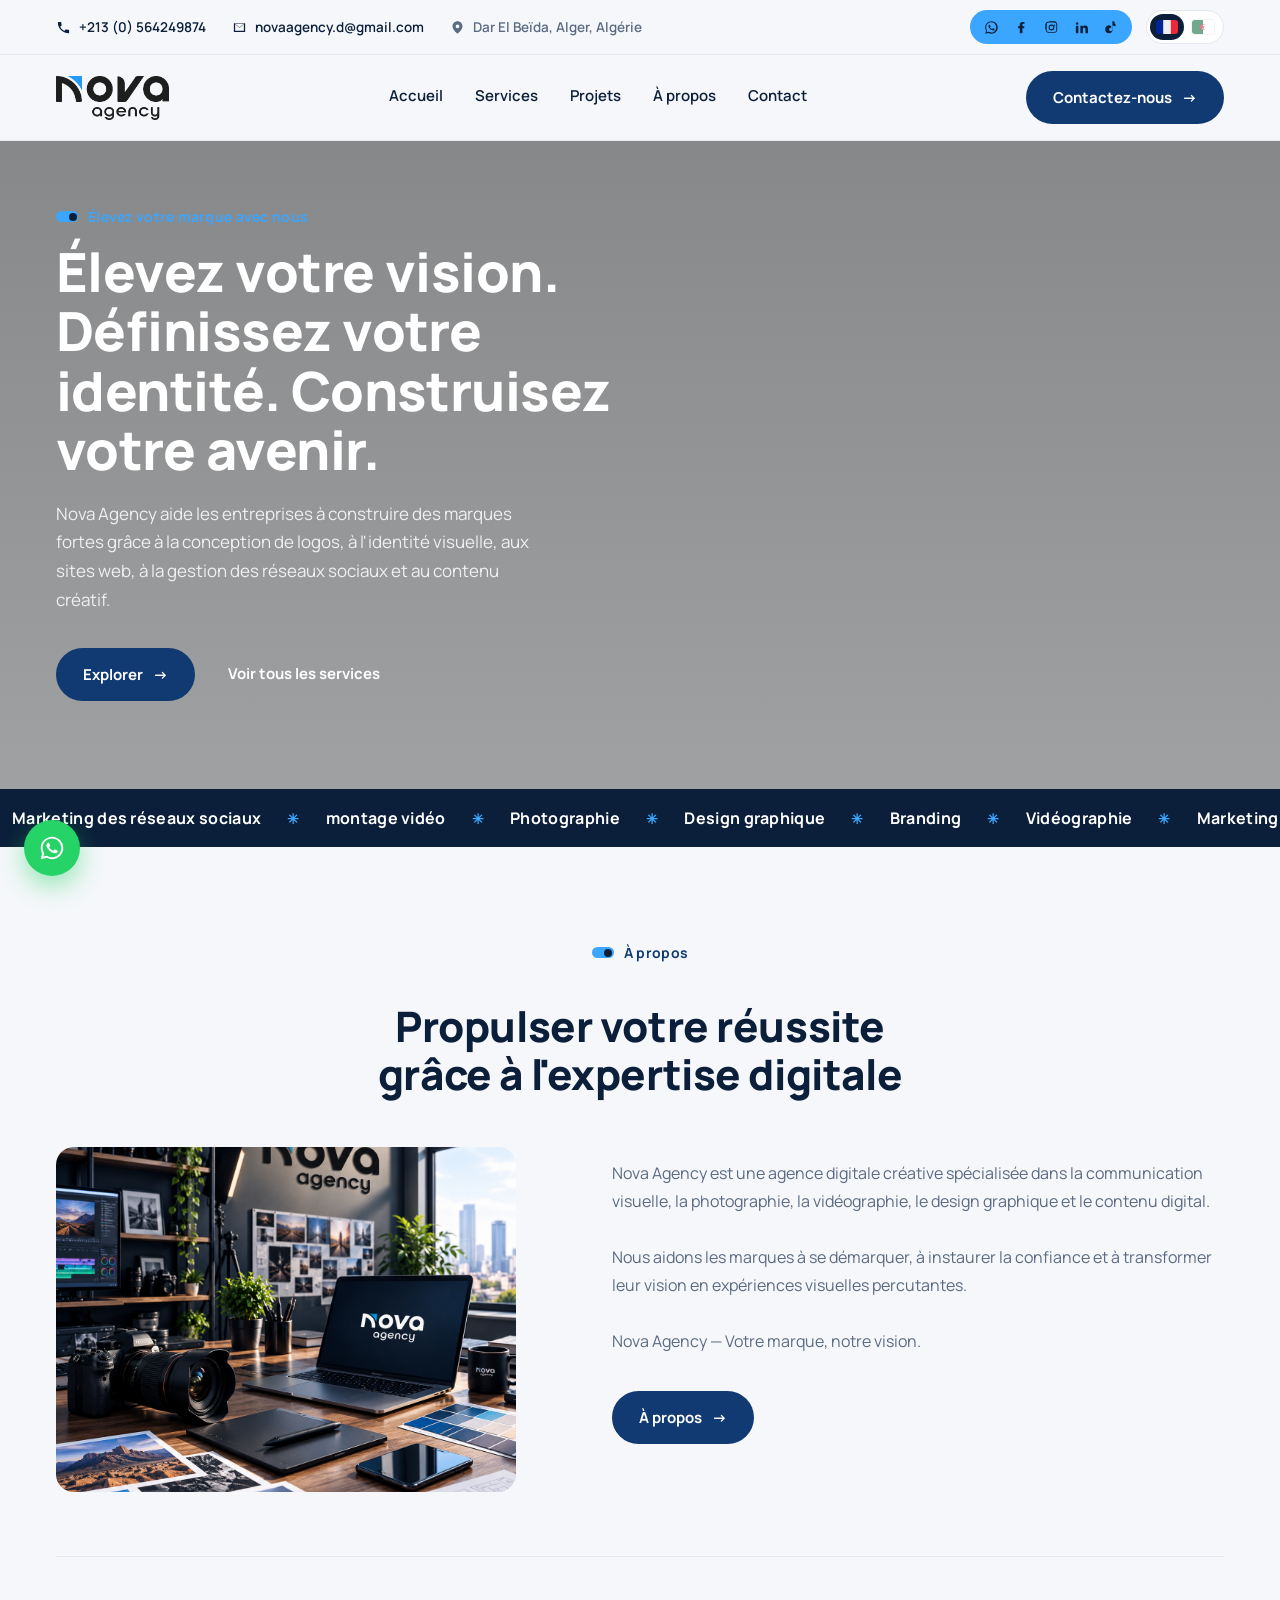
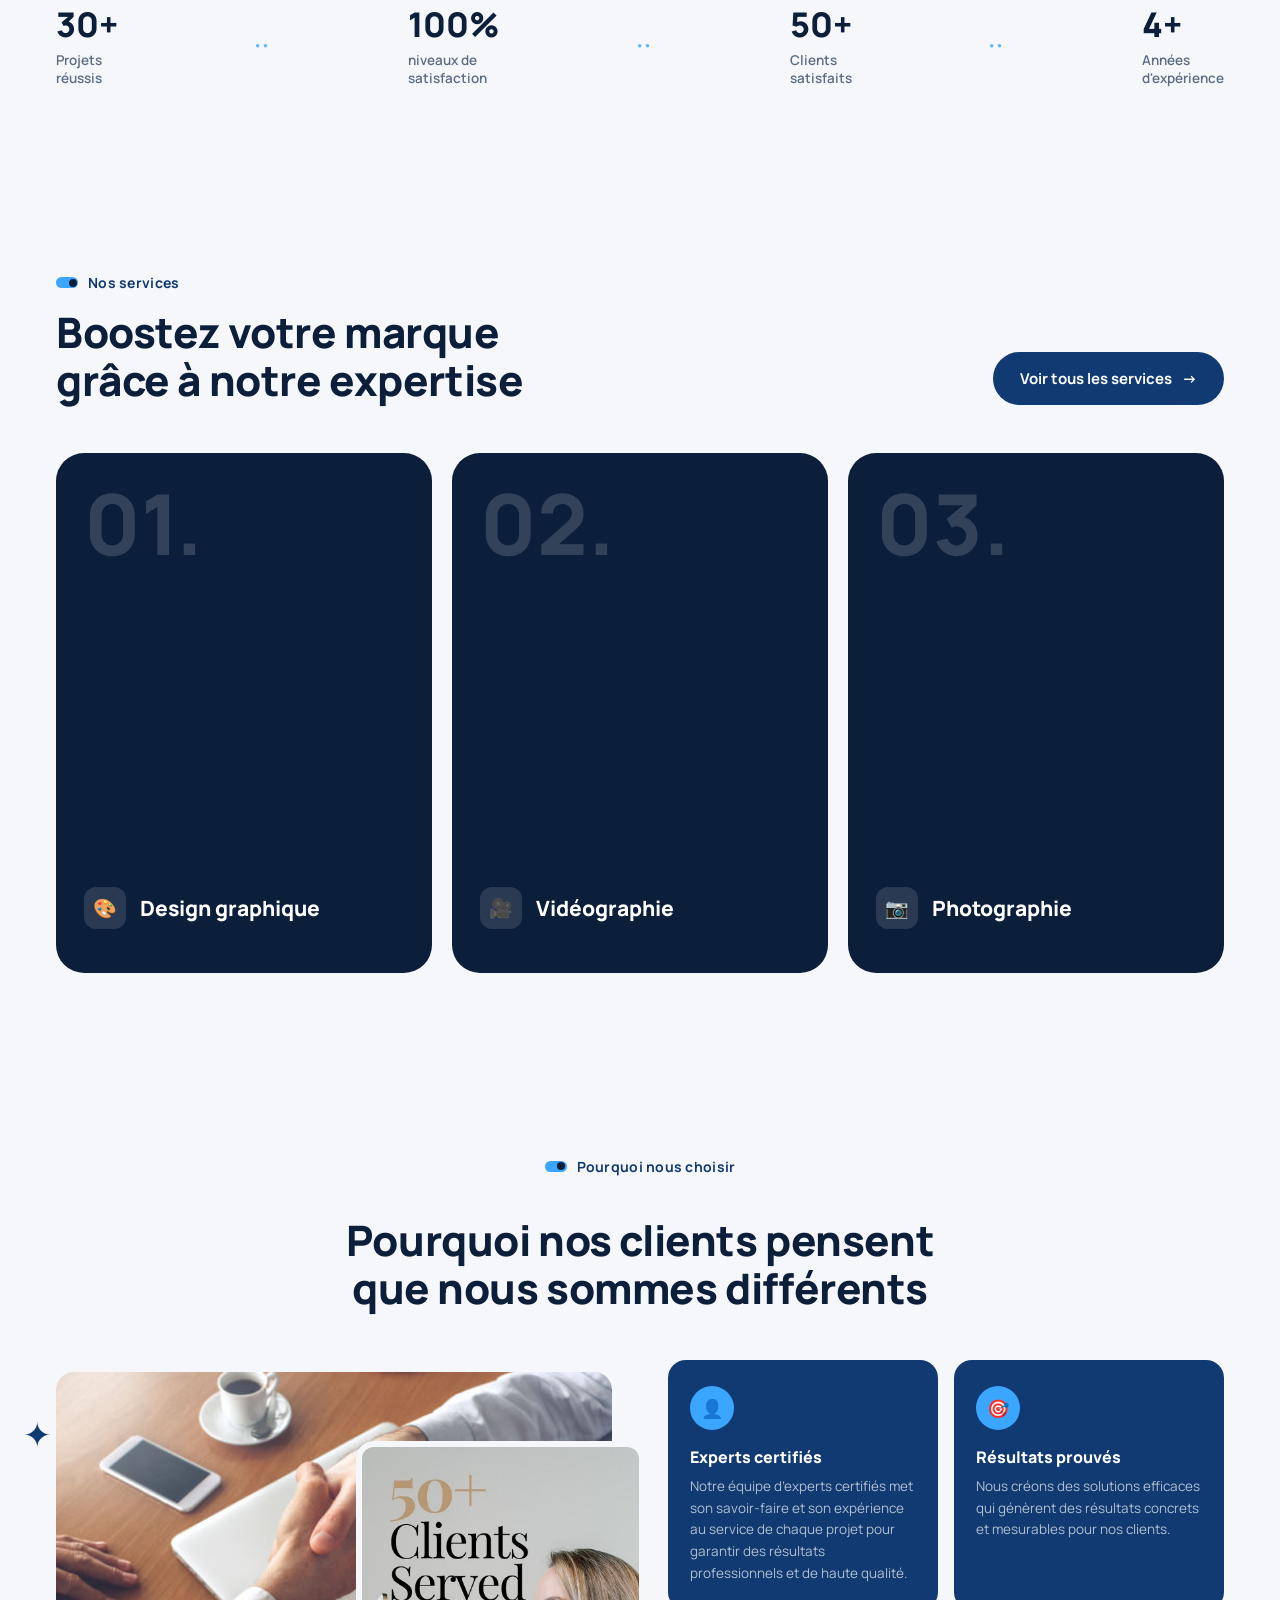
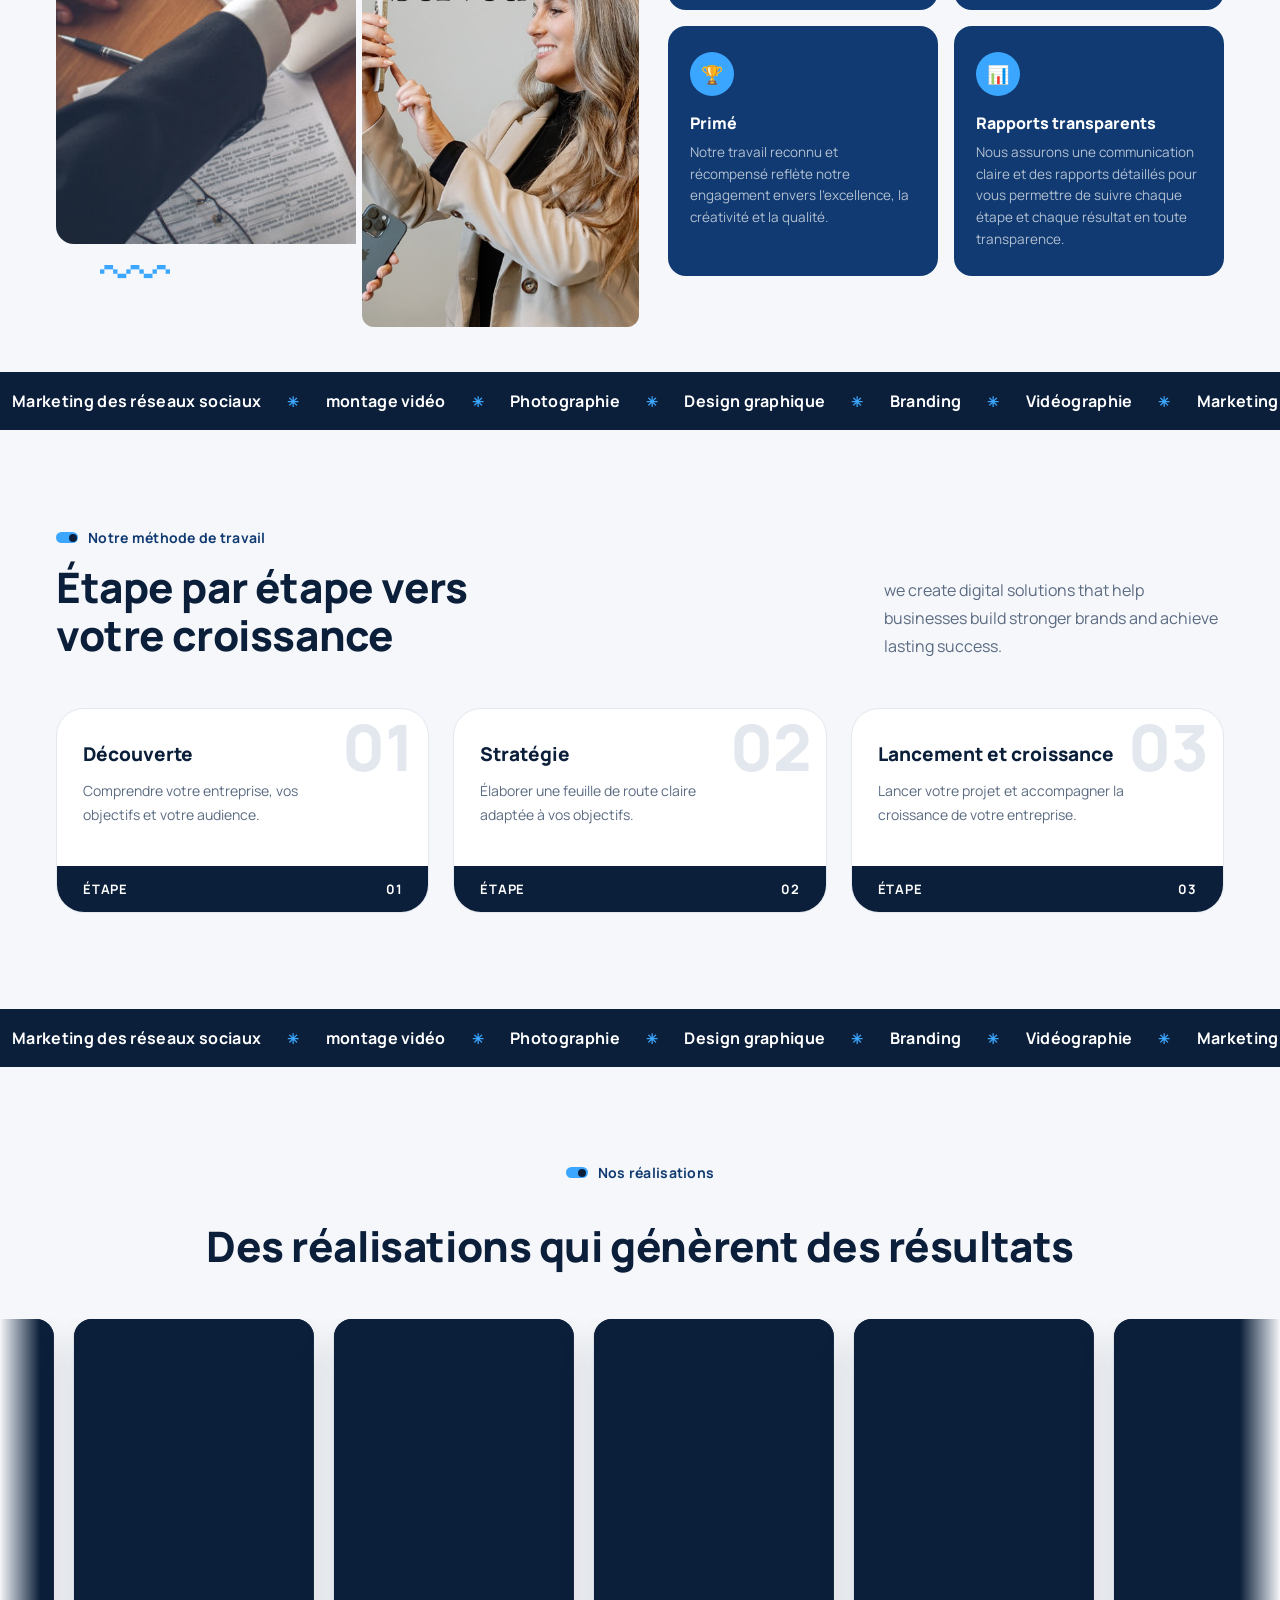
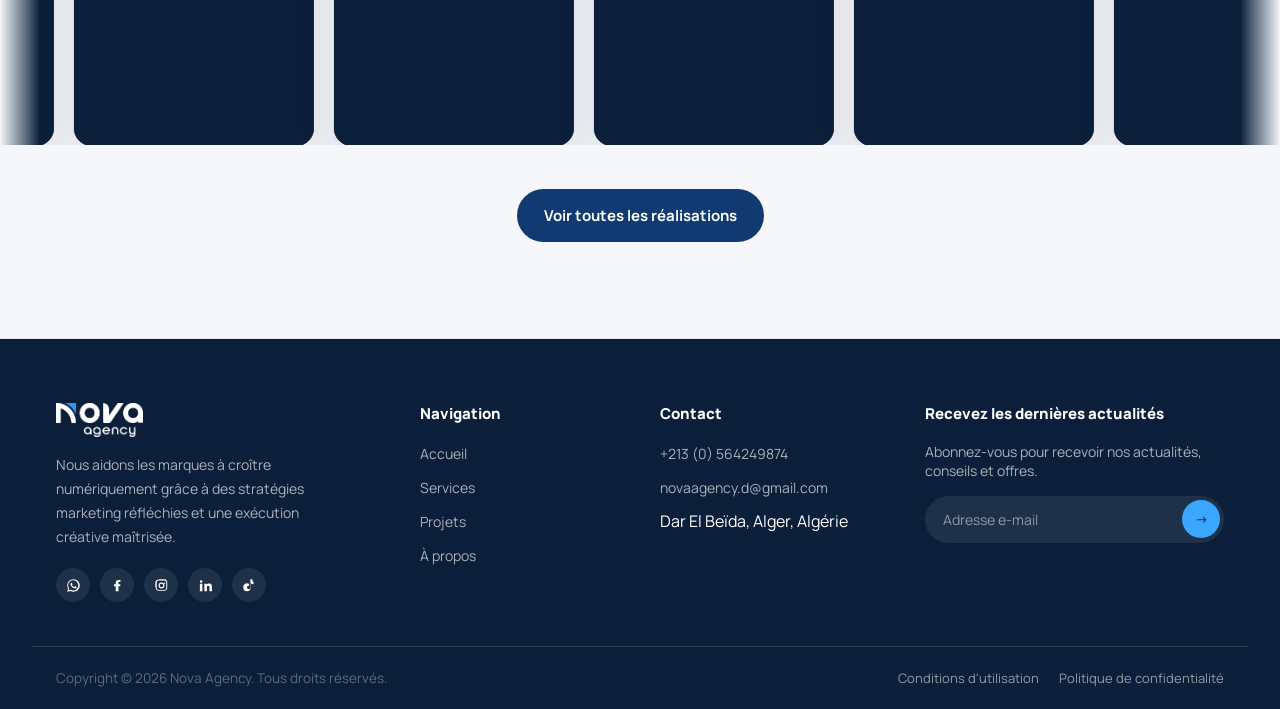
==== commit 2566302f: "uplode" ====
--- a/index.html
+++ b/index.html
@@ -3,7 +3,9 @@
 <head>
 <meta charset="utf-8"/>
 <meta content="width=device-width, initial-scale=1.0" name="viewport"/>
-<title>Agence de Marketing Digital</title>
+<meta content="Nova Agency, agence digitale à Alger spécialisée en marketing des réseaux sociaux, photographie, vidéographie, design graphique et branding." name="description"/>
+<link href="logo.png" rel="icon" type="image/png"/>
+<title>Nova Agency — Agence de Marketing Digital</title>
 <link href="https://fonts.googleapis.com" rel="preconnect"/>
 <link crossorigin="" href="https://fonts.gstatic.com" rel="preconnect"/>
 <link href="https://fonts.googleapis.com/css2?family=Manrope:wght@400;500;600;700;800&amp;display=swap" rel="stylesheet"/>
@@ -44,7 +46,7 @@
 <header class="header">
 <div class="container header__inner">
 <a aria-label="Accueil Nova Agency" class="logo" data-i18n-aria="s74" href="index.html">
-<img alt="Logo Nova Agency" class="logo__img" src="logo.png"/>
+<img alt="Nova Agency" class="logo__img" src="logo.png"/>
 </a>
 <nav class="nav" id="nav">
 <a class="nav__link is-active" href="index.html"><span data-i18n="s3">Accueil</span></a>
@@ -246,7 +248,7 @@
 <div class="container footer__grid">
 <div class="footer__brand">
 <a aria-label="Accueil Nova Agency" class="logo logo--footer" data-i18n-aria="s74" href="index.html">
-<img alt="Logo Nova Agency" class="logo__img logo__img--footer" src="lg.png"/>
+<img alt="Nova Agency" class="logo__img logo__img--footer" src="lg.png"/>
 </a>
 <p><span data-i18n="s66">Nous aidons les marques à croître numériquement grâce à des stratégies marketing réfléchies et une exécution créative maîtrisée.</span></p>
 <div class="footer__social">
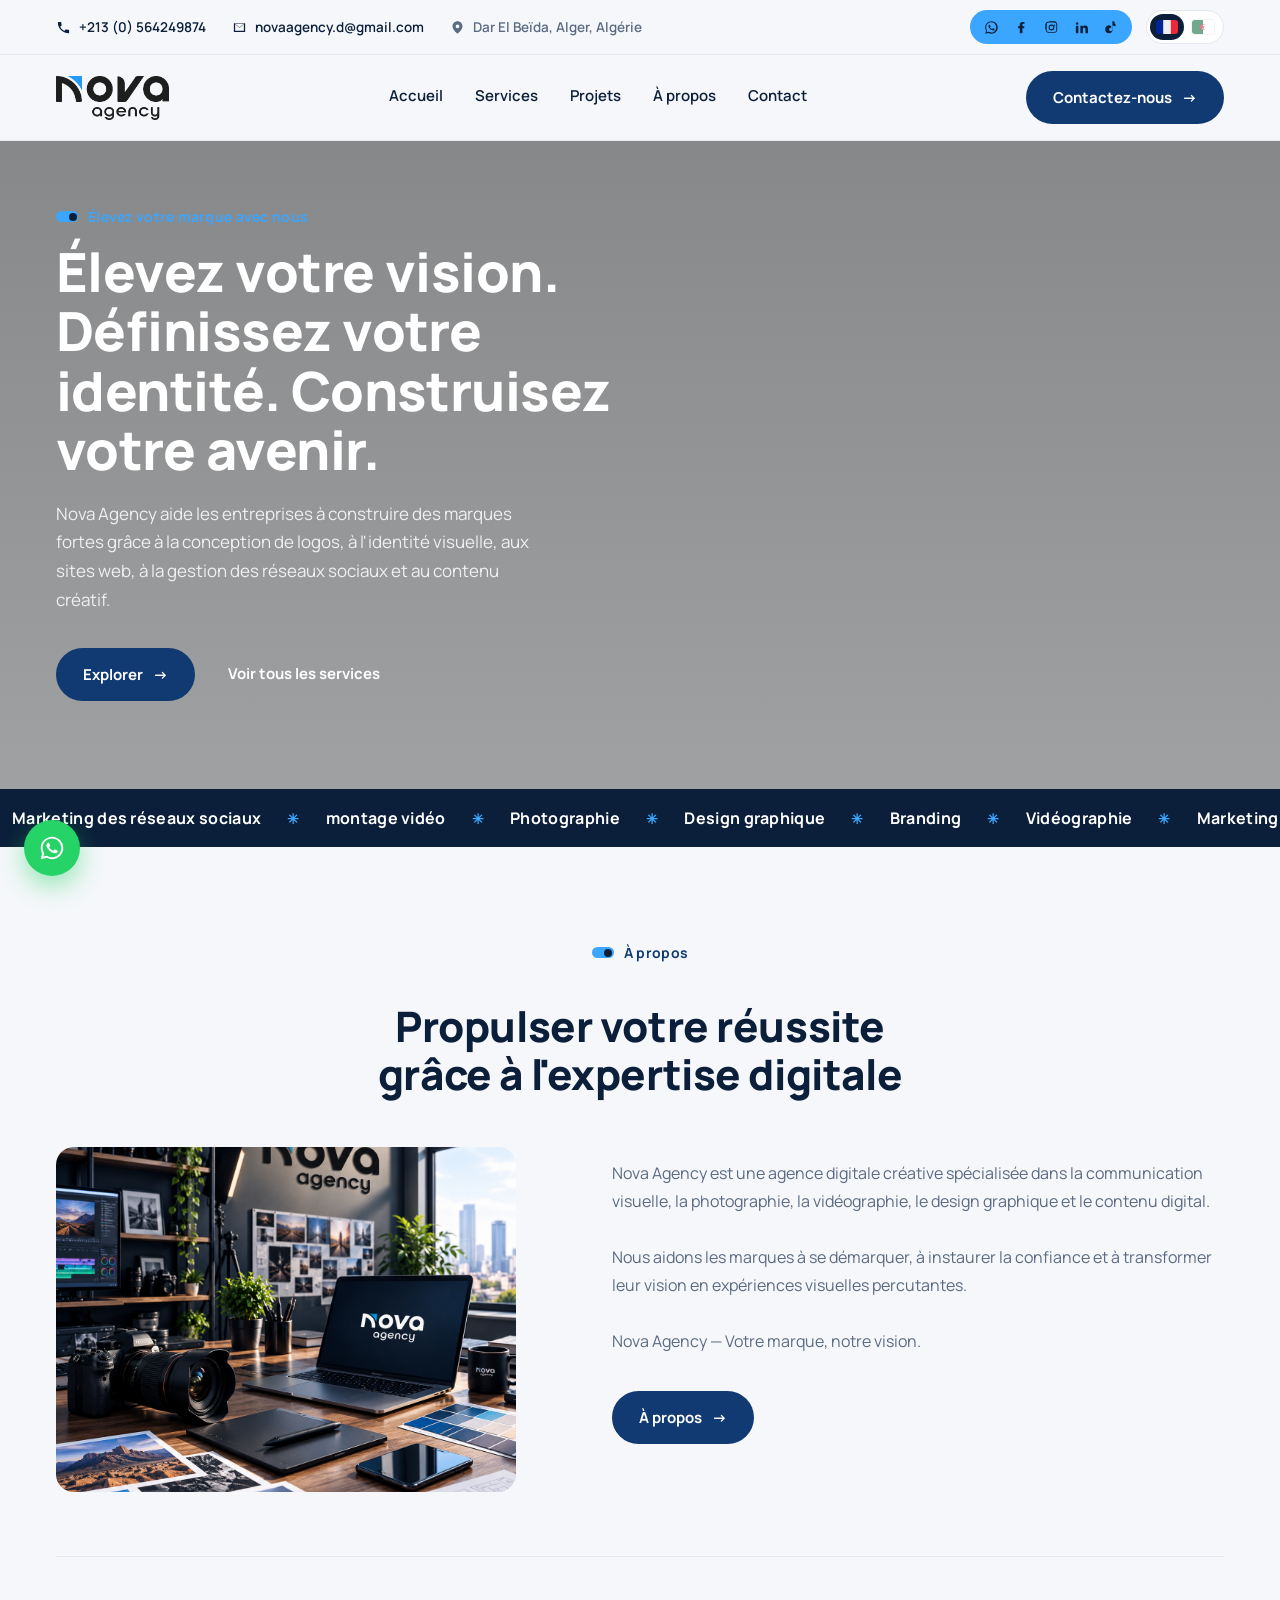
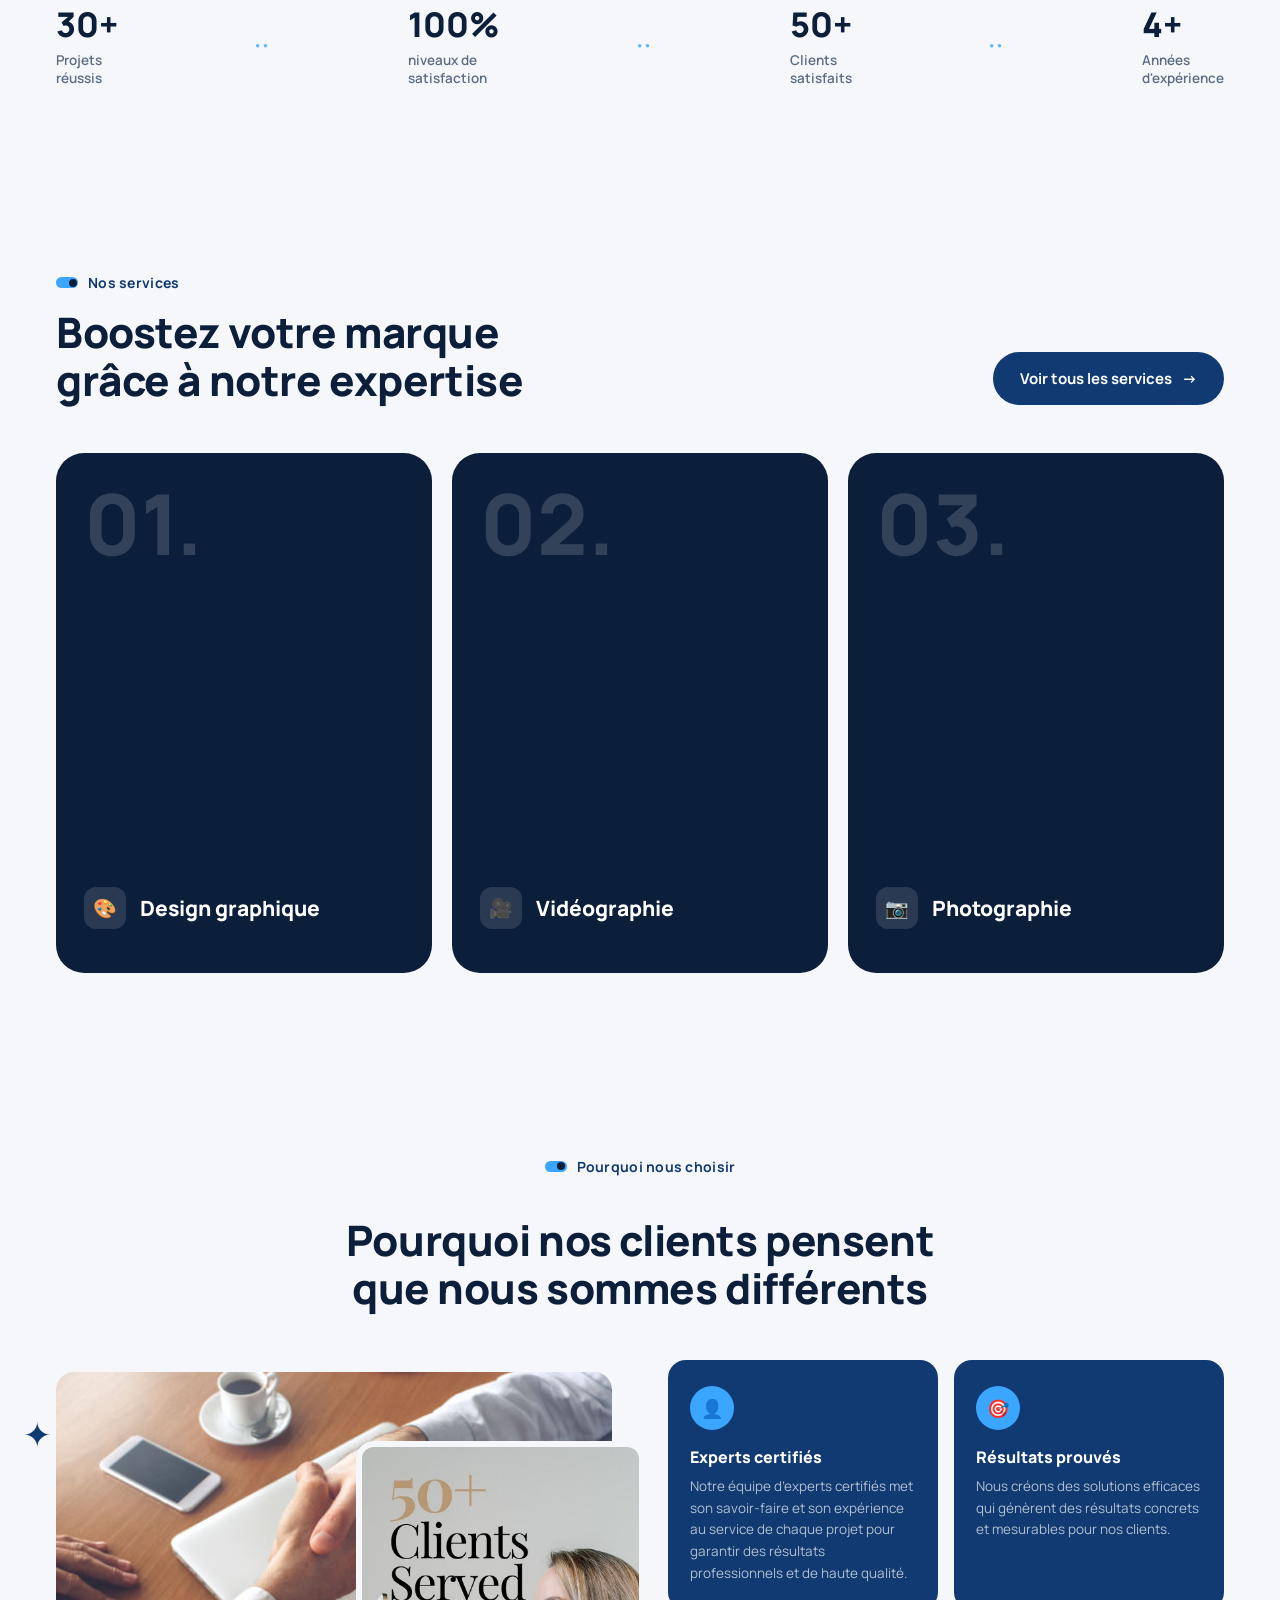
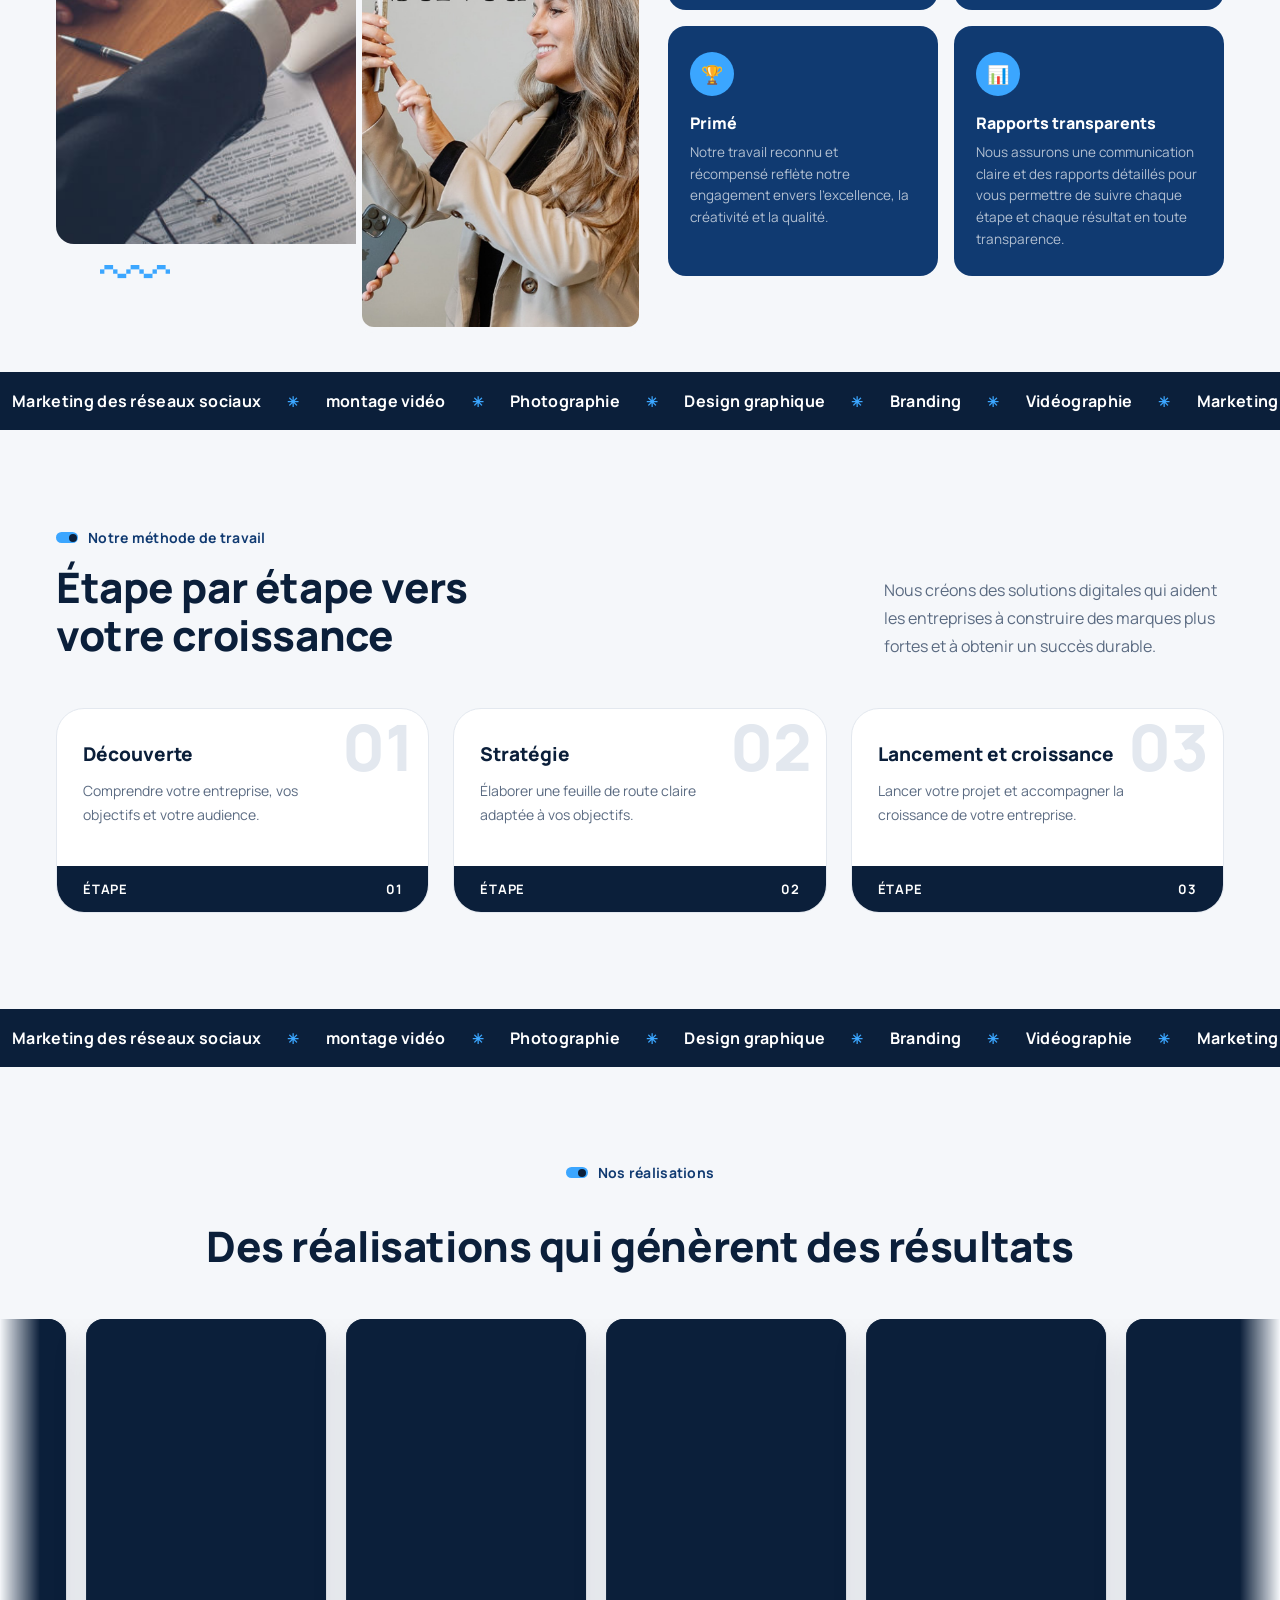
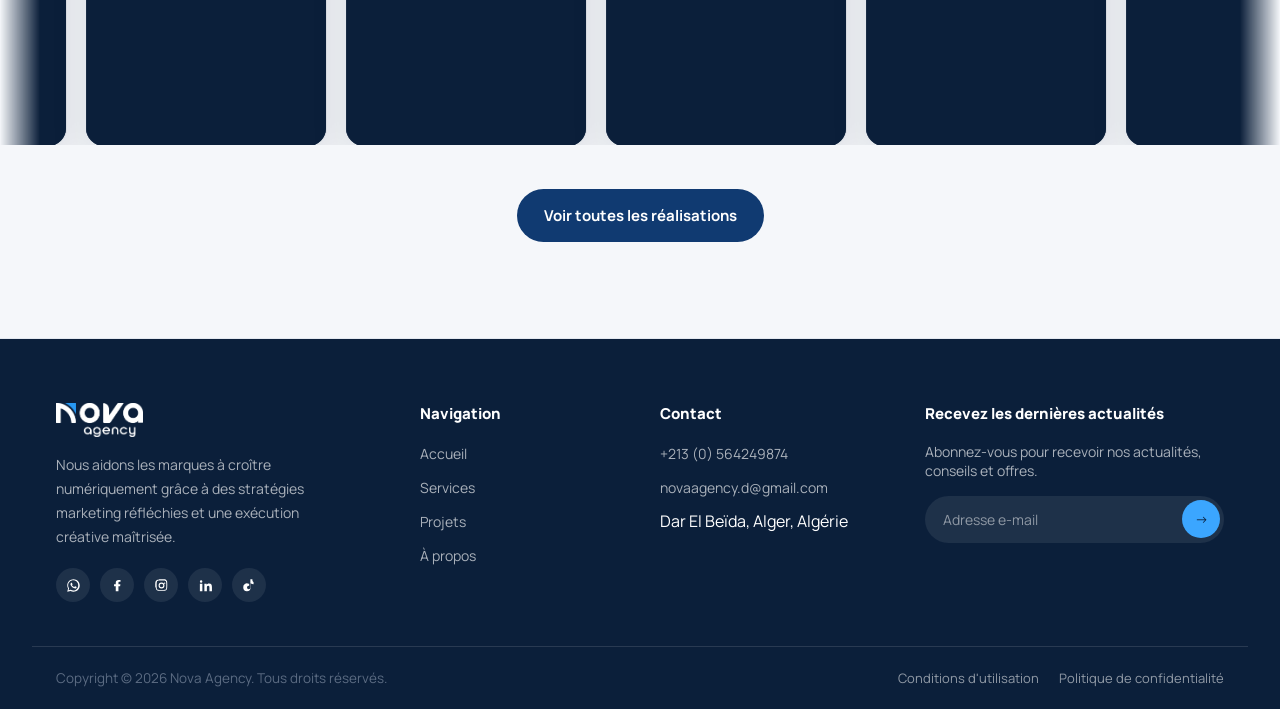
==== commit b18319a2: "uplode" ====
--- a/index.html
+++ b/index.html
@@ -4,7 +4,7 @@
 <meta charset="utf-8"/>
 <meta content="width=device-width, initial-scale=1.0" name="viewport"/>
 <meta content="Nova Agency, agence digitale à Alger spécialisée en marketing des réseaux sociaux, photographie, vidéographie, design graphique et branding." name="description"/>
-<link href="logo.png" rel="icon" type="image/png"/>
+<link href="favicon.jpg" rel="icon" type="image/jpeg"/>
 <title>Nova Agency — Agence de Marketing Digital</title>
 <link href="https://fonts.googleapis.com" rel="preconnect"/>
 <link crossorigin="" href="https://fonts.gstatic.com" rel="preconnect"/>
@@ -86,7 +86,7 @@
 <div class="marquee">
 <div class="marquee__track">
 <span><span data-i18n="s15">Marketing des réseaux sociaux</span></span><i>✳</i><span><span data-i18n="s19">montage vidéo</span></span><i>✳</i><span><span data-i18n="s117">Photographie</span></span><i>✳</i><span><span data-i18n="s118">Design graphique</span></span><i>✳</i><span><span data-i18n="s119">Branding</span></span><i>✳</i><span><span data-i18n="s120">Vidéographie</span></span><i>✳</i>
-<span><span data-i18n="s15">Marketing des réseaux sociaux</span></span><i>✳</i><span><span data-i18n="s19">montage vidéo</span></span><i>✳</i><span><span data-i18n="s117">Photographie</span></span><i>✳</i><span><span data-i18n="s118">Design graphique</span></span><i>✳</i><span><span data-i18n="s119">Branding</ span></ span >< i > ✳ </ i >< span >< span data-i18n="s120">Vidéographie</ span ></ span >< i > ✳ </ i >
+<span><span data-i18n="s15">Marketing des réseaux sociaux</span></span><i>✳</i><span><span data-i18n="s19">montage vidéo</span></span><i>✳</i><span><span data-i18n="s117">Photographie</span></span><i>✳</i><span><span data-i18n="s118">Design graphique</span></span><i>✳</i><span><span data-i18n="s119">Branding</span></span><i>✳</i><span><span data-i18n="s120">Vidéographie</span></span><i>✳</i>
 </div>
 </div>
 <!-- ===== ABOUT ===== -->
@@ -177,7 +177,7 @@
 <div class="marquee">
 <div class="marquee__track">
 <span><span data-i18n="s15">Marketing des réseaux sociaux</span></span><i>✳</i><span><span data-i18n="s19">montage vidéo</span></span><i>✳</i><span><span data-i18n="s117">Photographie</span></span><i>✳</i><span><span data-i18n="s118">Design graphique</span></span><i>✳</i><span><span data-i18n="s119">Branding</span></span><i>✳</i><span><span data-i18n="s120">Vidéographie</span></span><i>✳</i>
-<span><span data-i18n="s15">Marketing des réseaux sociaux</span></span><i>✳</i><span><span data-i18n="s19">montage vidéo</span></span><i>✳</i><span><span data-i18n="s117">Photographie</span></span><i>✳</i><span><span data-i18n="s118">Design graphique</ span ></ span >< i > ✳ </ i >< span >< span data-i18n="s120">Vidéographie</ span ></ span >< i > ✳ </ i >
+<span><span data-i18n="s15">Marketing des réseaux sociaux</span></span><i>✳</i><span><span data-i18n="s19">montage vidéo</span></span><i>✳</i><span><span data-i18n="s117">Photographie</span></span><i>✳</i><span><span data-i18n="s118">Design graphique</span></span><i>✳</i><span><span data-i18n="s119">Branding</span></span><i>✳</i><span><span data-i18n="s120">Vidéographie</span></span><i>✳</i>
 </div>
 </div>
 <!-- ===== PROCESS ===== -->
@@ -188,7 +188,7 @@
 <span class="eyebrow"><span class="eyebrow__pill"></span><span data-i18n="s46">Notre méthode de travail</span></span>
 <h2 class="h2"><span data-i18n="s47">Étape par étape vers</span><br/><span data-i18n="s48">votre croissance</span></h2>
 </div>
-<p class="body-text section-head__note"><span data-i18n="s49">we create digital solutions that help businesses build stronger brands and achieve lasting success.</span></p>
+<p class="body-text section-head__note"><span data-i18n="s49">Nous créons des solutions digitales qui aident les entreprises à construire des marques plus fortes et à obtenir un succès durable.</span></p>
 </div>
 <div class="process__grid" data-reveal="">
 <article class="process-card">
@@ -222,7 +222,7 @@
 <div class="marquee">
 <div class="marquee__track">
 <span><span data-i18n="s15">Marketing des réseaux sociaux</span></span><i>✳</i><span><span data-i18n="s19">montage vidéo</span></span><i>✳</i><span><span data-i18n="s117">Photographie</span></span><i>✳</i><span><span data-i18n="s118">Design graphique</span></span><i>✳</i><span><span data-i18n="s119">Branding</span></span><i>✳</i><span><span data-i18n="s120">Vidéographie</span></span><i>✳</i>
-<span><span data-i18n="s15">Marketing des réseaux sociaux</span></span><i>✳</i><span><span data-i18n="s19">montage vidéo</span></span><i>✳</i><span><span data-i18n="s117">Photographie</span></span><i>✳</i><span><span data-i18n="s118">Design graphique</span></span><i>✳</i><span><span data-i18n="s119">Branding</ span></ span >< i > ✳ </ i >< span >< span data-i18n="s120">Vidéographie</ span ></ span >< i > ✳ </ i >
+<span><span data-i18n="s15">Marketing des réseaux sociaux</span></span><i>✳</i><span><span data-i18n="s19">montage vidéo</span></span><i>✳</i><span><span data-i18n="s117">Photographie</span></span><i>✳</i><span><span data-i18n="s118">Design graphique</span></span><i>✳</i><span><span data-i18n="s119">Branding</span></span><i>✳</i><span><span data-i18n="s120">Vidéographie</span></span><i>✳</i>
 </div>
 </div>
 <!-- ===== WORK / REEL SHOWCASE ===== -->
--- a/style.css
+++ b/style.css
@@ -389,6 +389,84 @@
 .why-card p{font-size:13.5px;color:rgba(255,255,255,.68);line-height:1.6;}
 
 /* =========================================================
+   TESTIMONIALS AUDIO
+========================================================= */
+.testimonials-audio{
+  margin-top:40px;padding-top:40px;border-top:1px solid var(--border);
+  display:grid;grid-template-columns:repeat(3,1fr);gap:20px;
+}
+.testimonial-card{
+  display:flex;align-items:center;gap:14px;
+  background:var(--white);border:1px solid var(--border);border-radius:var(--radius-md);
+  padding:16px 18px;transition:transform .3s ease, box-shadow .3s ease;
+}
+.testimonial-card:hover{transform:translateY(-4px);box-shadow:0 16px 32px rgba(11,31,58,.08);}
+.testimonial-card__avatar{
+  width:52px;height:52px;border-radius:50%;object-fit:contain;background:var(--cream);
+  border:1px solid var(--border);flex-shrink:0;padding:6px;
+}
+.testimonial-card__name{
+  flex:1;font-size:14.5px;font-weight:700;color:var(--ink);
+}
+.testimonial-card__play{
+  display:flex;align-items:center;justify-content:center;flex-shrink:0;
+  width:40px;height:40px;border-radius:50%;border:none;
+  background:var(--green);color:var(--white);transition:background .3s ease, transform .2s ease;
+}
+.testimonial-card__play svg{width:18px;height:18px;}
+.testimonial-card__play:hover{background:var(--green-deep);transform:scale(1.06);}
+.testimonial-card.is-playing .testimonial-card__play{background:var(--lime);}
+
+@media(max-width:900px){
+  .testimonials-audio{grid-template-columns:1fr 1fr;}
+}
+@media(max-width:560px){
+  .testimonials-audio{grid-template-columns:1fr;}
+}
+
+/* =========================================================
+   WHATSAPP-STYLE VOICE BUBBLES (homepage "why" section)
+========================================================= */
+.why__media--audio{padding-bottom:0;}
+.wa-bubbles{
+  display:flex;flex-direction:column;gap:10px;
+  padding:0;
+}
+.wa-bubble{
+  align-items:center;gap:10px;
+  background:#DCEEFF;border:none;border-radius:14px 14px 14px 2px;
+  padding:10px 12px;max-width:92%;position:relative;
+  box-shadow:0 1px 1px rgba(0,0,0,.08);
+}
+.wa-bubble__avatar{width:40px;height:40px;flex-shrink:0;}
+.wa-bubble__play{
+  width:34px;height:34px;background:var(--lime);flex-shrink:0;
+}
+.wa-bubble__play:hover{background:var(--green-soft);}
+.wa-bubble.is-playing .wa-bubble__play{background:var(--green);}
+.wa-bubble__body{flex:1;min-width:0;display:flex;flex-direction:column;gap:2px;}
+.wa-bubble__name{font-size:11.5px;font-weight:700;color:var(--ink);}
+.wa-bubble__wave{display:flex;align-items:center;gap:2px;height:32px;}
+.wa-bubble__wave span{
+  width:2.5px;border-radius:2px;background:#9CC6EC;flex-shrink:0;
+  transition:background .3s ease;
+}
+.wa-bubble__wave span:nth-child(odd){height:60%;}
+.wa-bubble__wave span:nth-child(even){height:100%;}
+.wa-bubble__wave span:nth-child(3n){height:35%;}
+.wa-bubble.is-playing .wa-bubble__wave span{background:var(--lime);animation:wa-pulse 1s ease-in-out infinite;}
+.wa-bubble.is-playing .wa-bubble__wave span:nth-child(2n){animation-delay:.15s;}
+.wa-bubble.is-playing .wa-bubble__wave span:nth-child(3n){animation-delay:.3s;}
+@keyframes wa-pulse{0%,100%{opacity:.55;}50%{opacity:1;}}
+.wa-bubble__meta{display:flex;align-items:center;gap:6px;justify-content:flex-end;}
+.wa-bubble__duration{font-size:10px;color:var(--gray);}
+.wa-bubble__ticks{font-size:11px;color:var(--lime);letter-spacing:-2px;}
+
+@media(max-width:560px){
+  .wa-bubble{max-width:100%;}
+}
+
+/* =========================================================
    PROCESS
 ========================================================= */
 .process{padding-block:96px;}
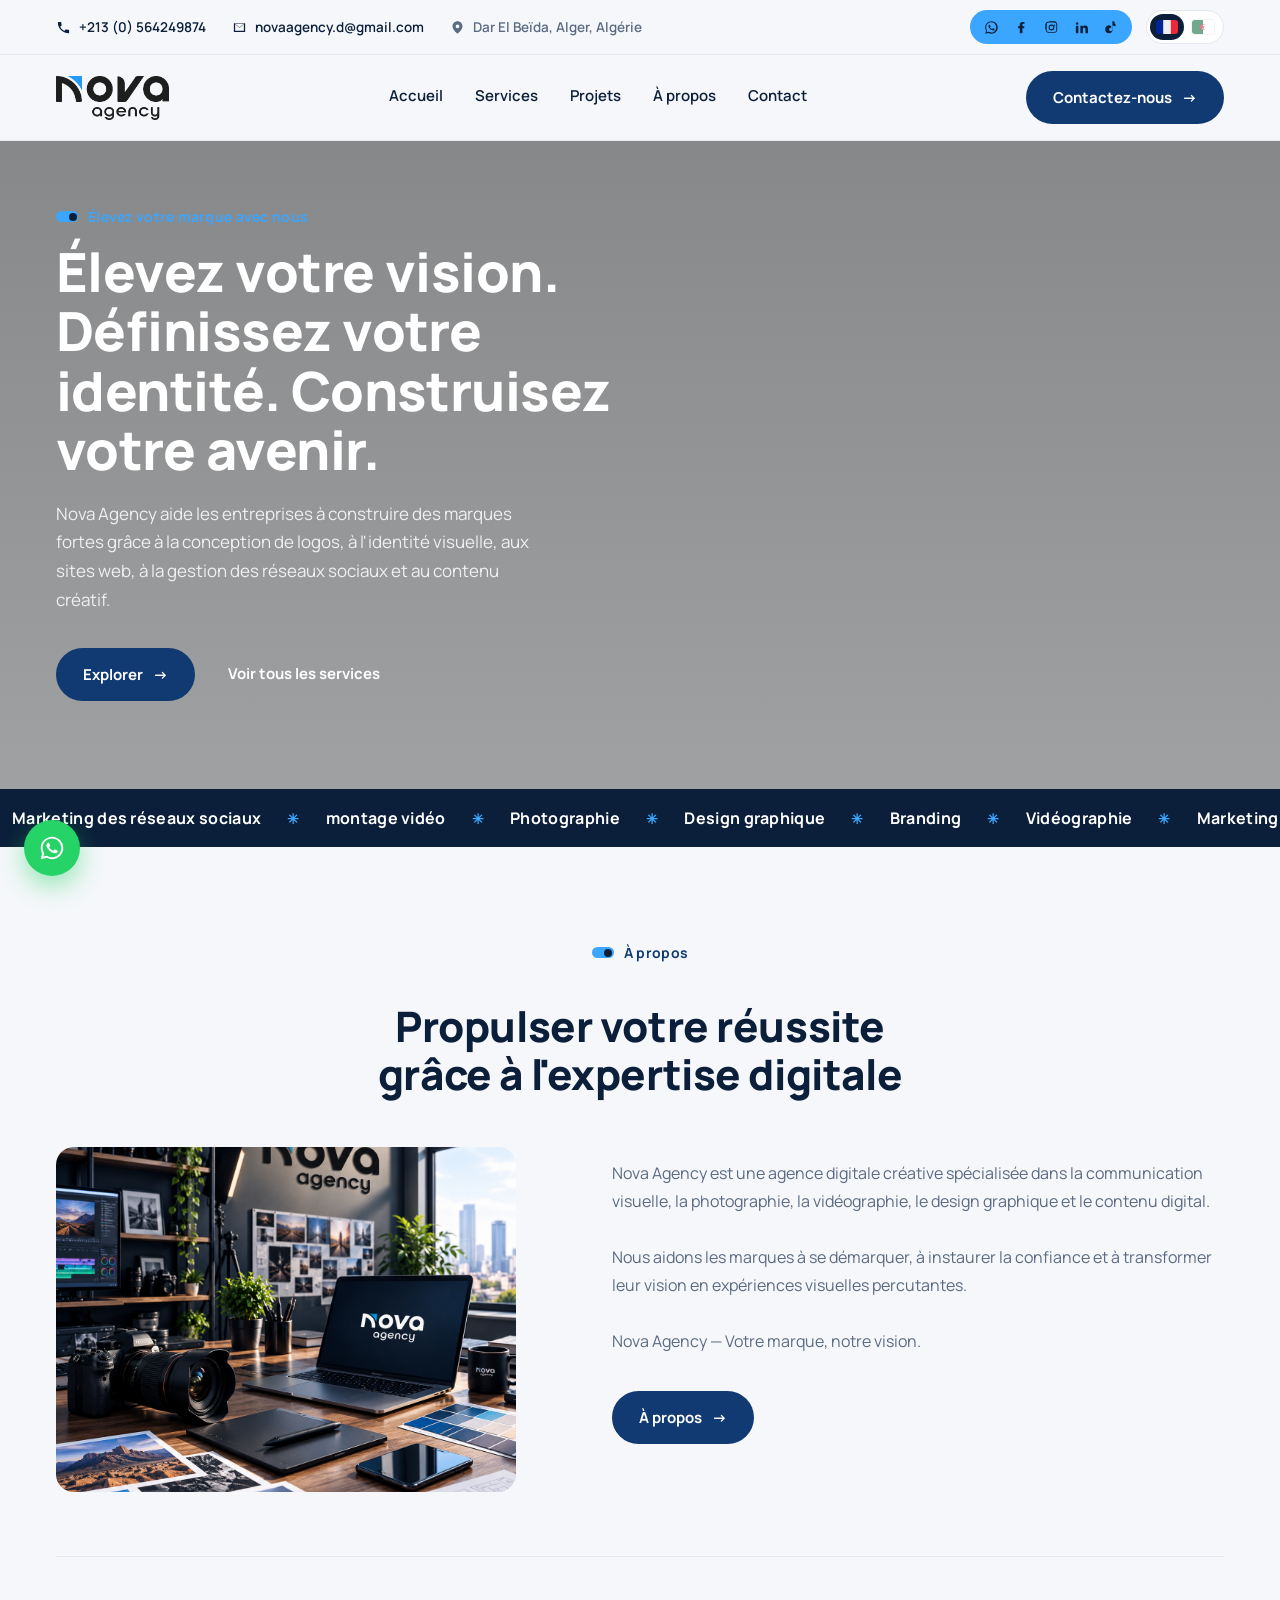
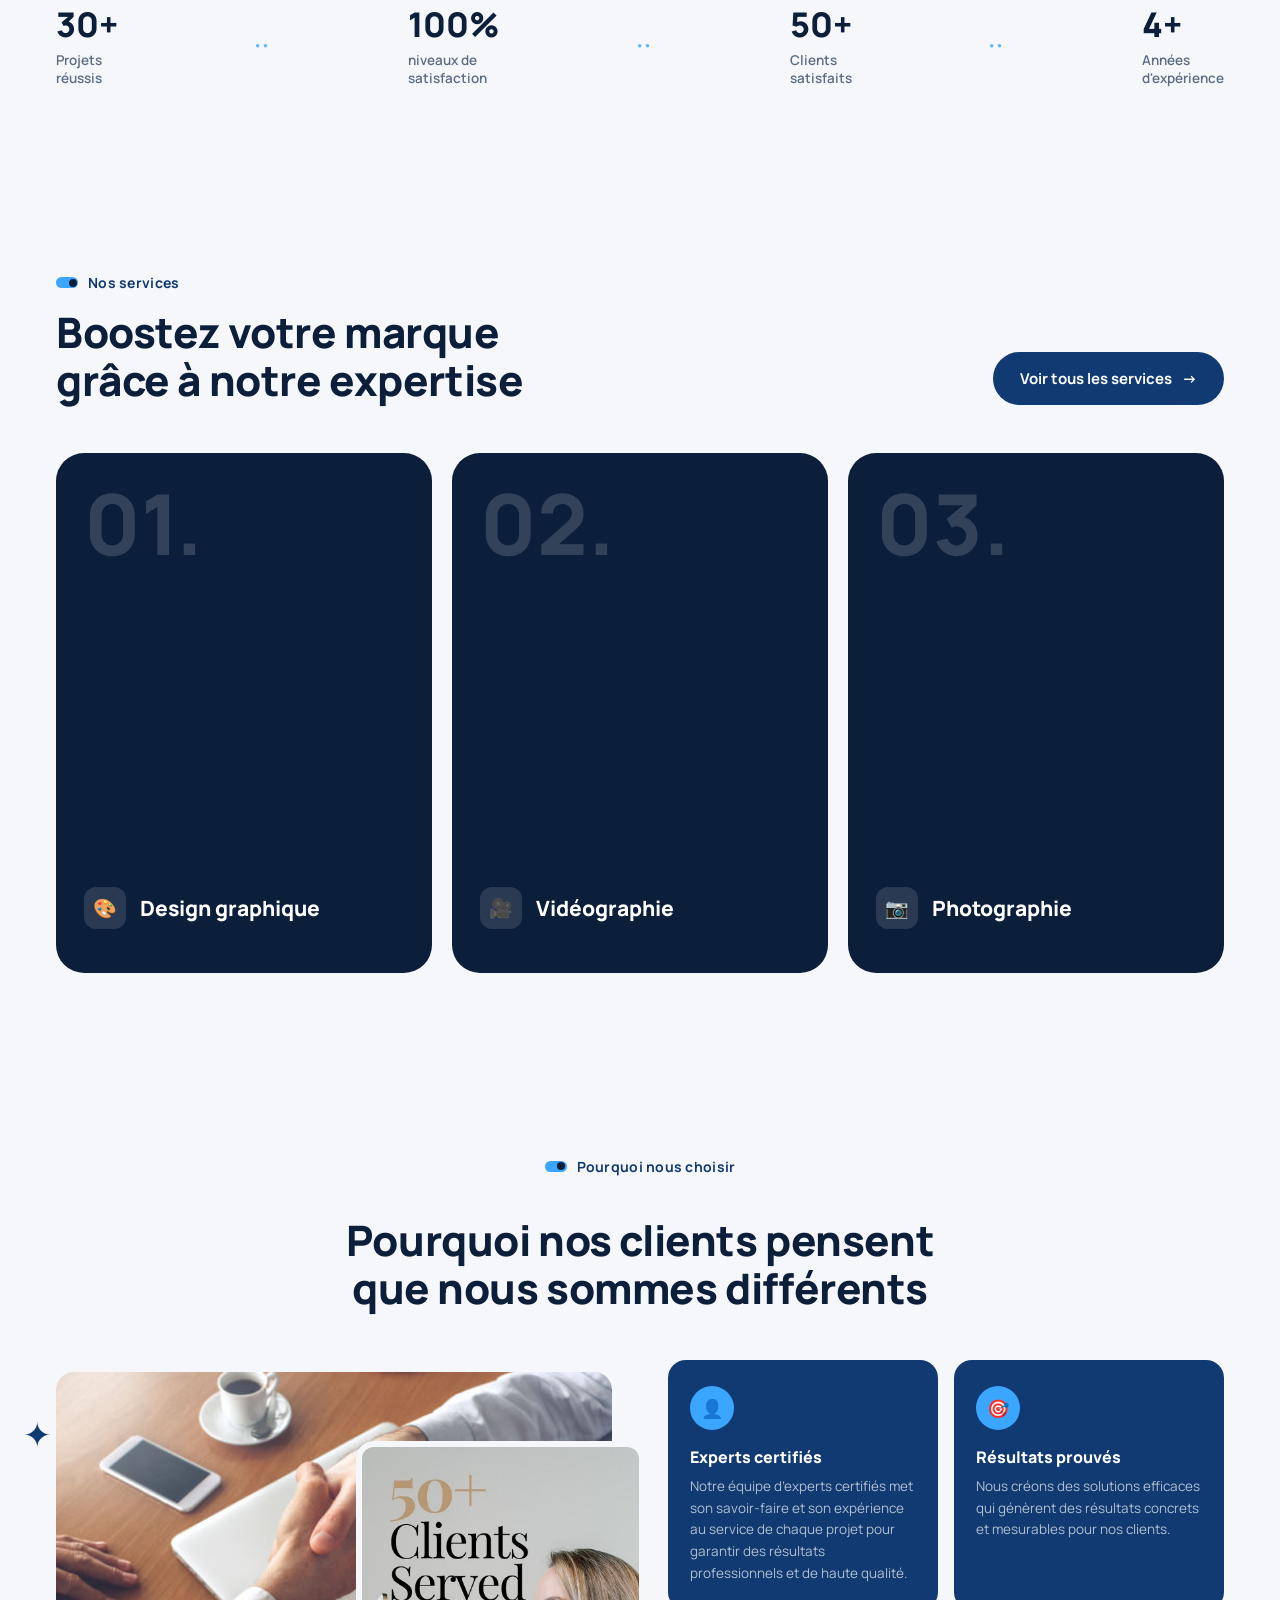
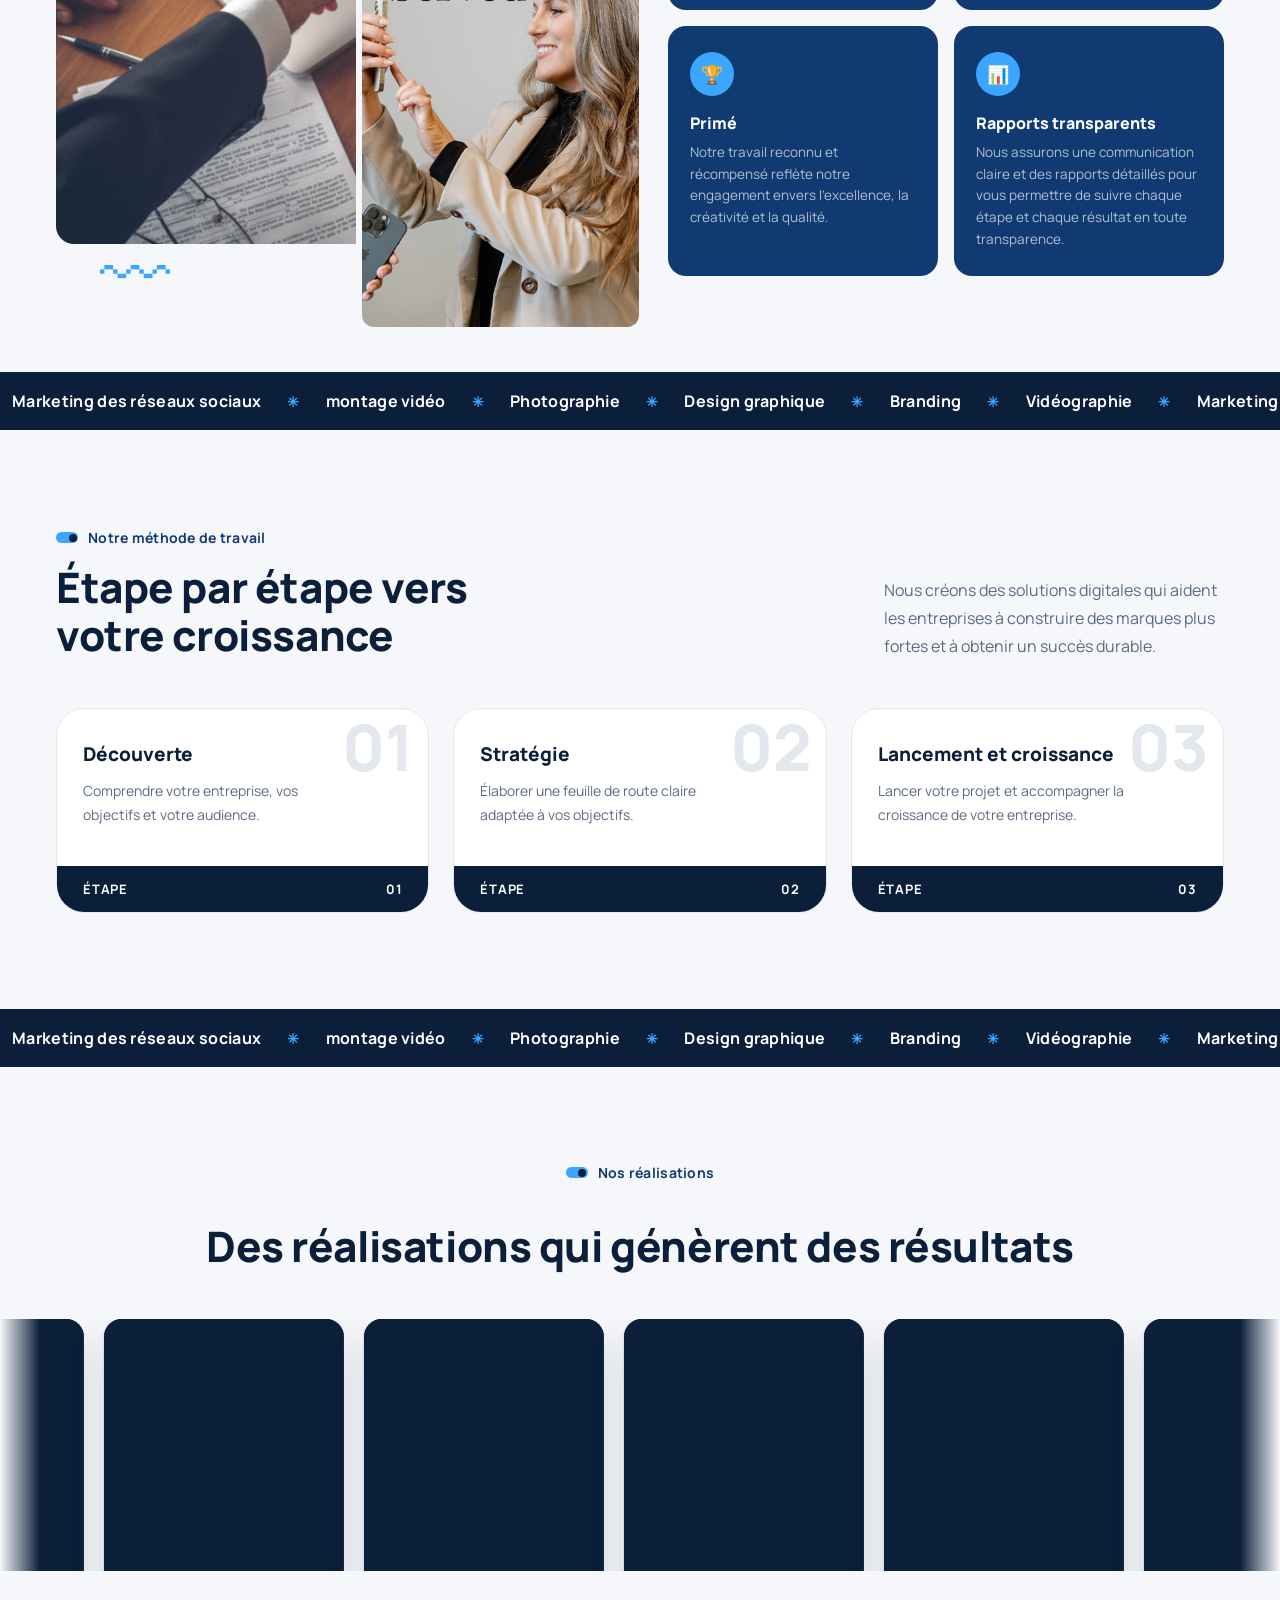
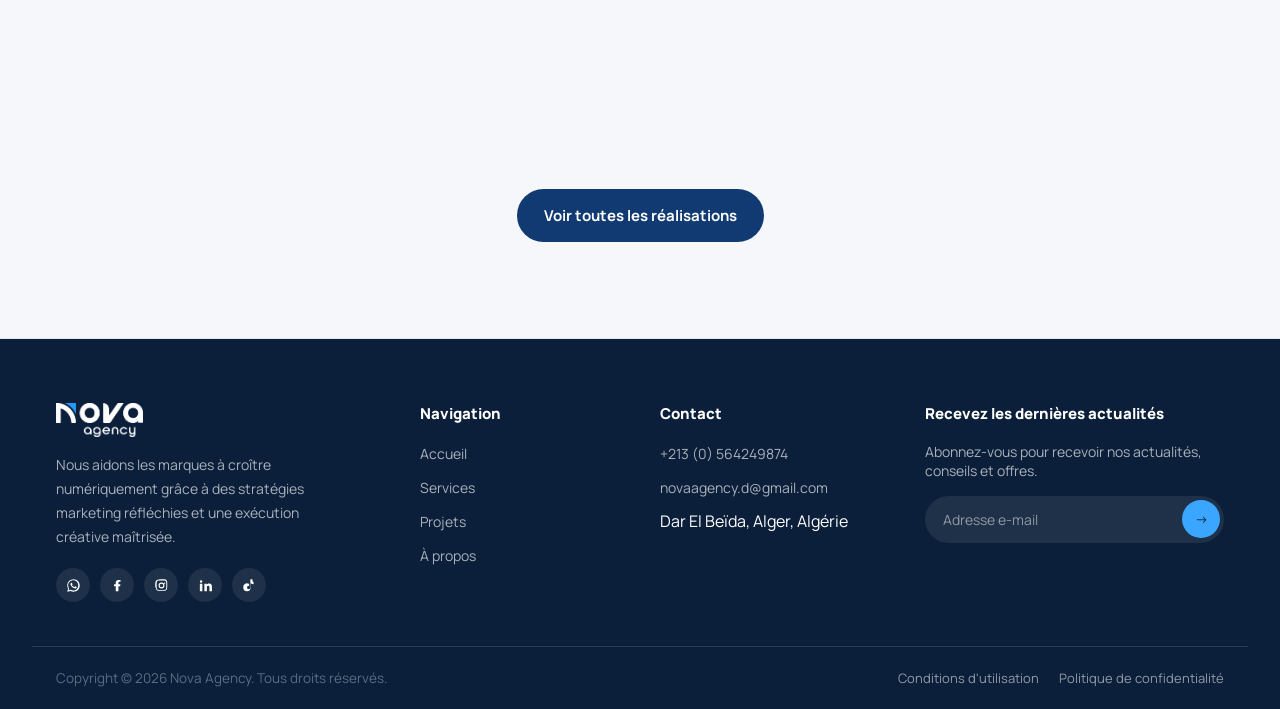
==== commit 1f933e0b: "عحمخيث" ====
--- a/index.html
+++ b/index.html
@@ -8,7 +8,8 @@
 <title>Nova Agency — Agence de Marketing Digital</title>
 <link href="https://fonts.googleapis.com" rel="preconnect"/>
 <link crossorigin="" href="https://fonts.gstatic.com" rel="preconnect"/>
-<link href="https://fonts.googleapis.com/css2?family=Manrope:wght@400;500;600;700;800&amp;display=swap" rel="stylesheet"/>
+<link href="https://res.cloudinary.com" rel="preconnect"/>
+<link href="https://i.ytimg.com" rel="preconnect"/>
 <link href="https://fonts.googleapis.com/css2?family=Manrope:wght@400;500;600;700;800&amp;family=Cairo:wght@400;500;600;700;800&amp;display=swap" rel="stylesheet"/>
 <link href="style.css" rel="stylesheet"/>
 </head>
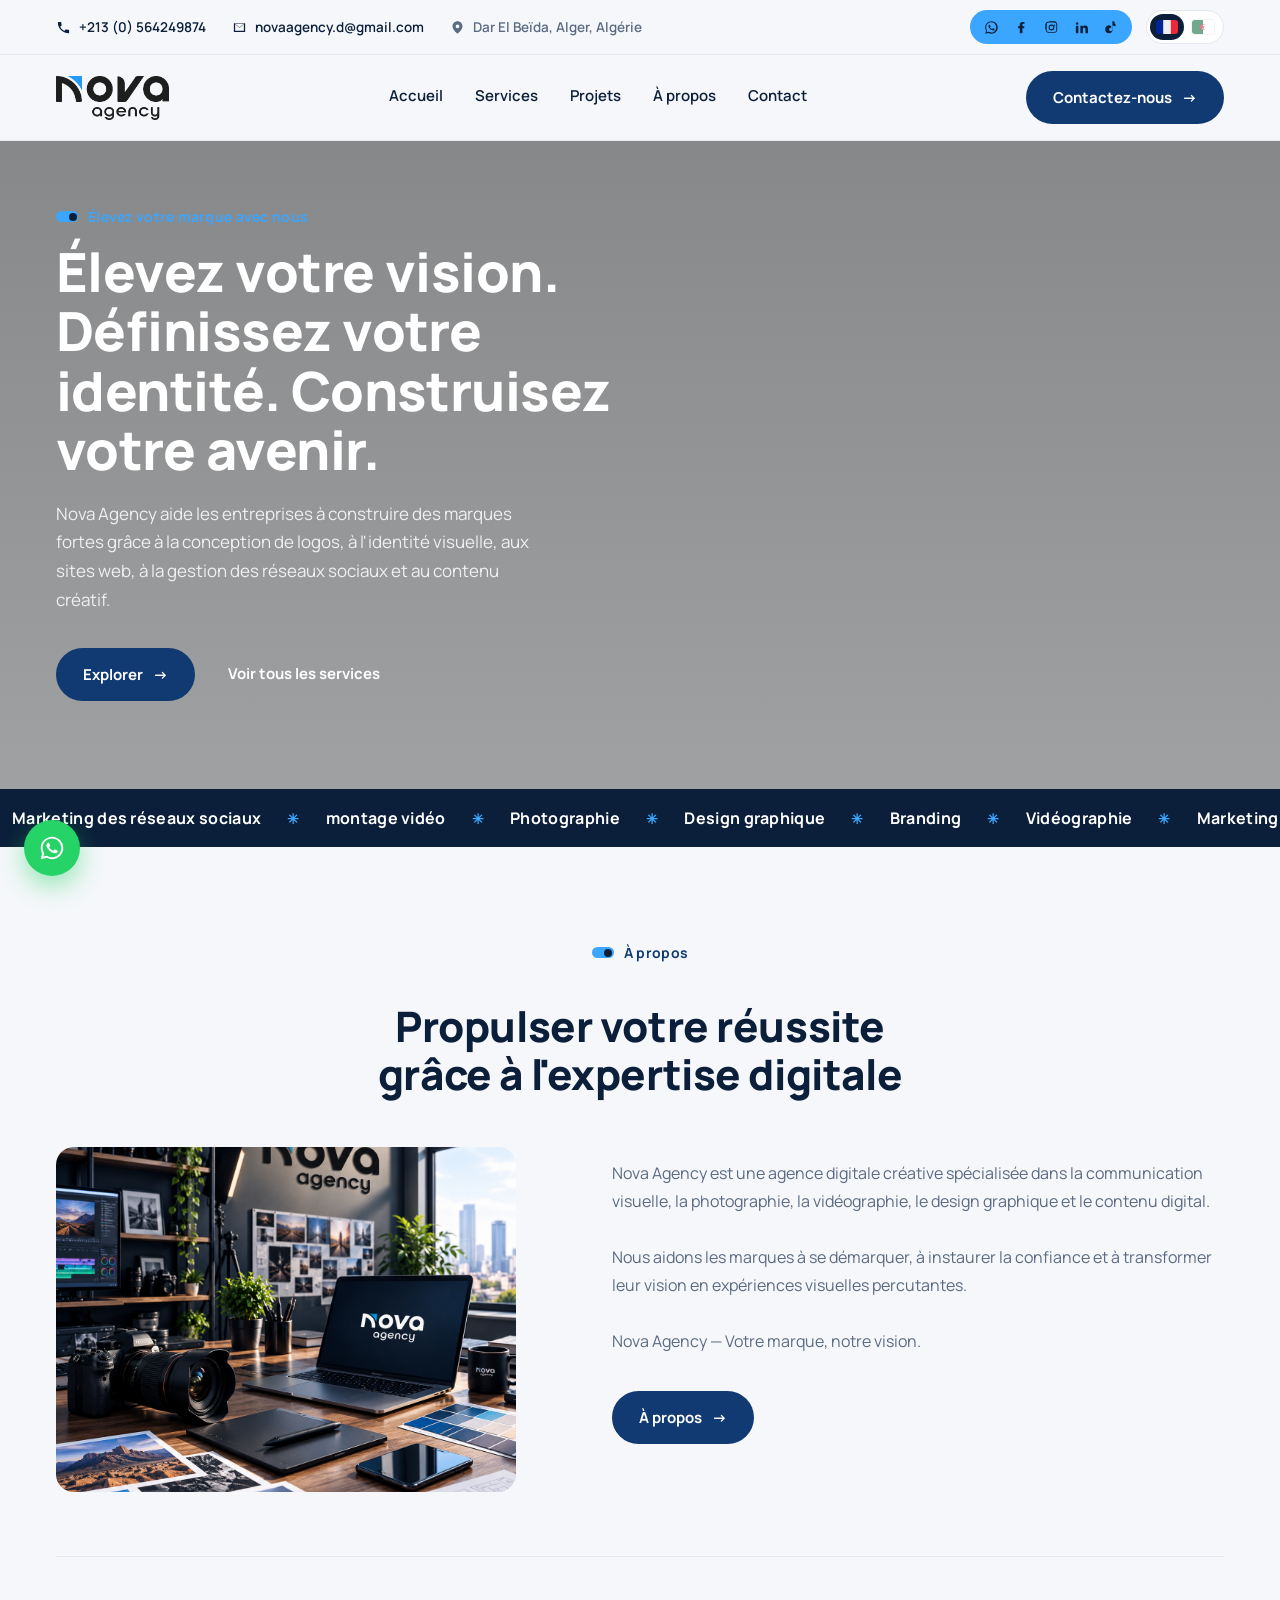
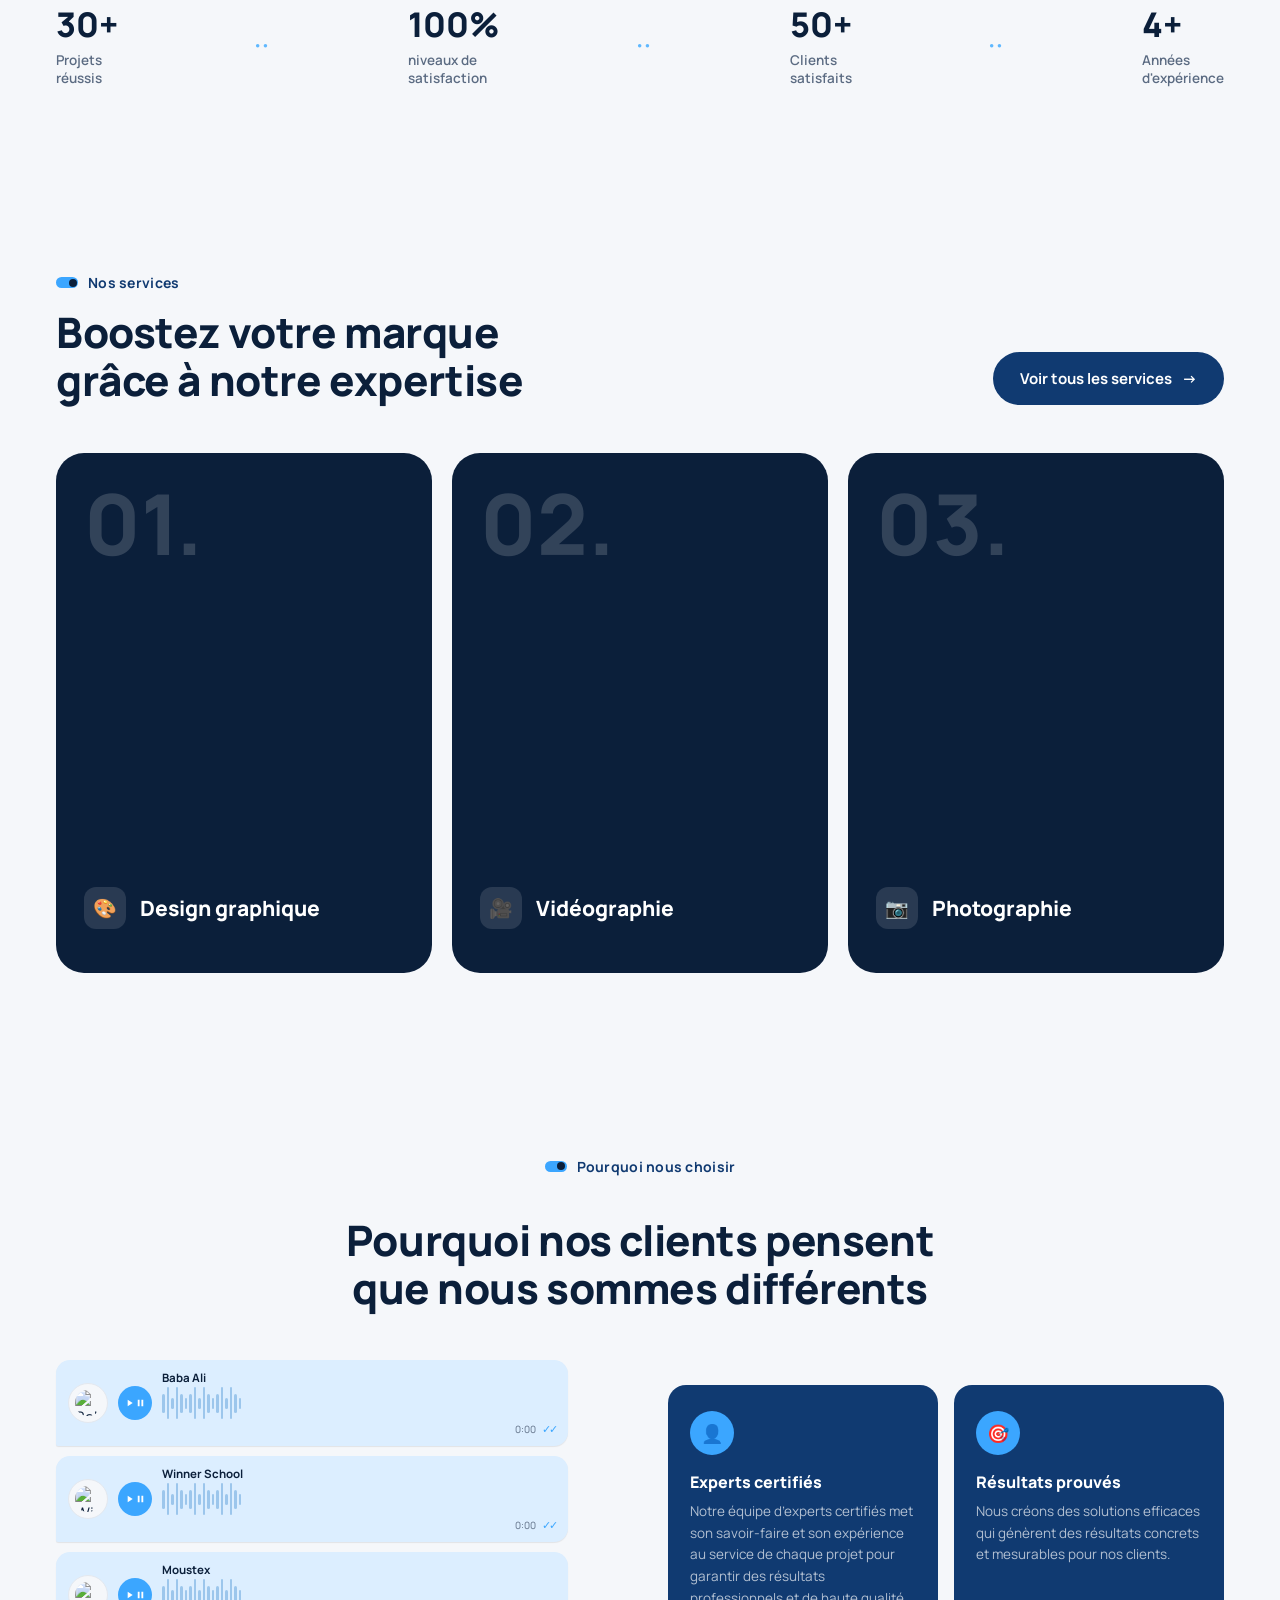
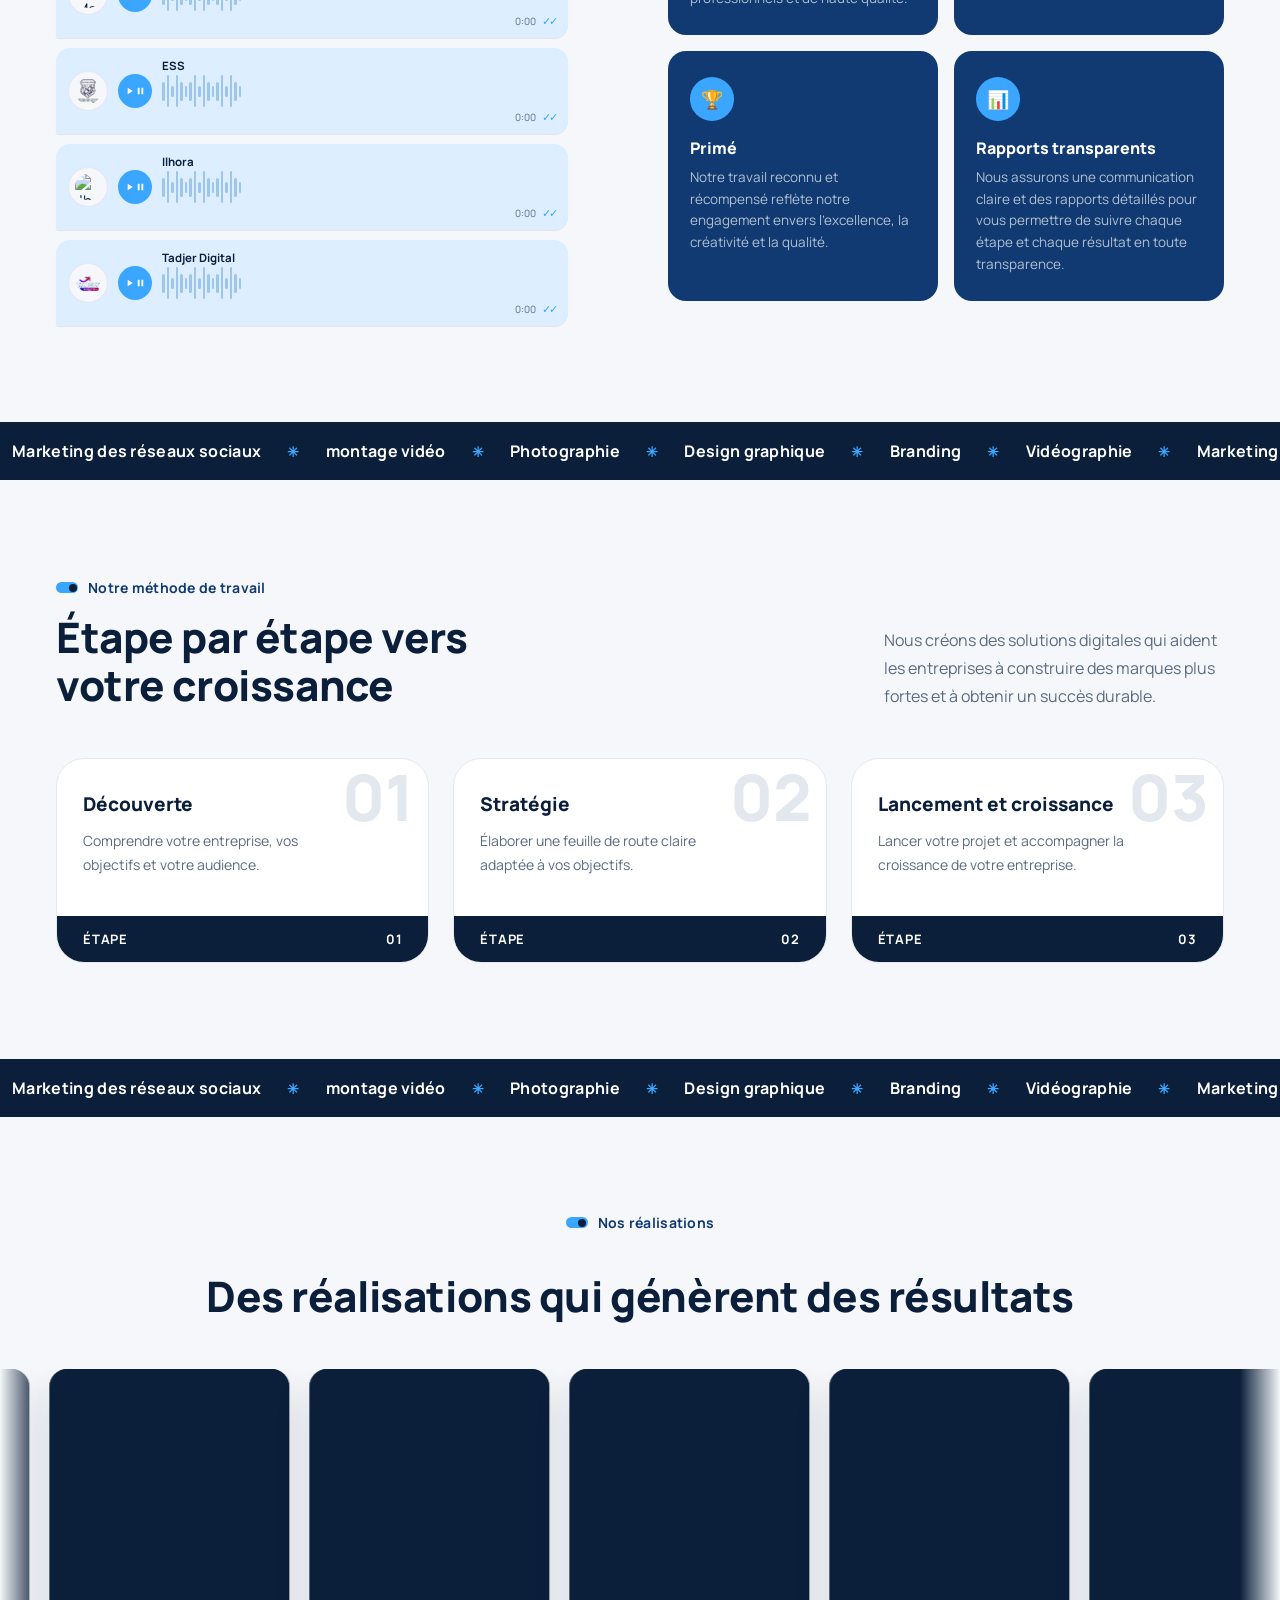
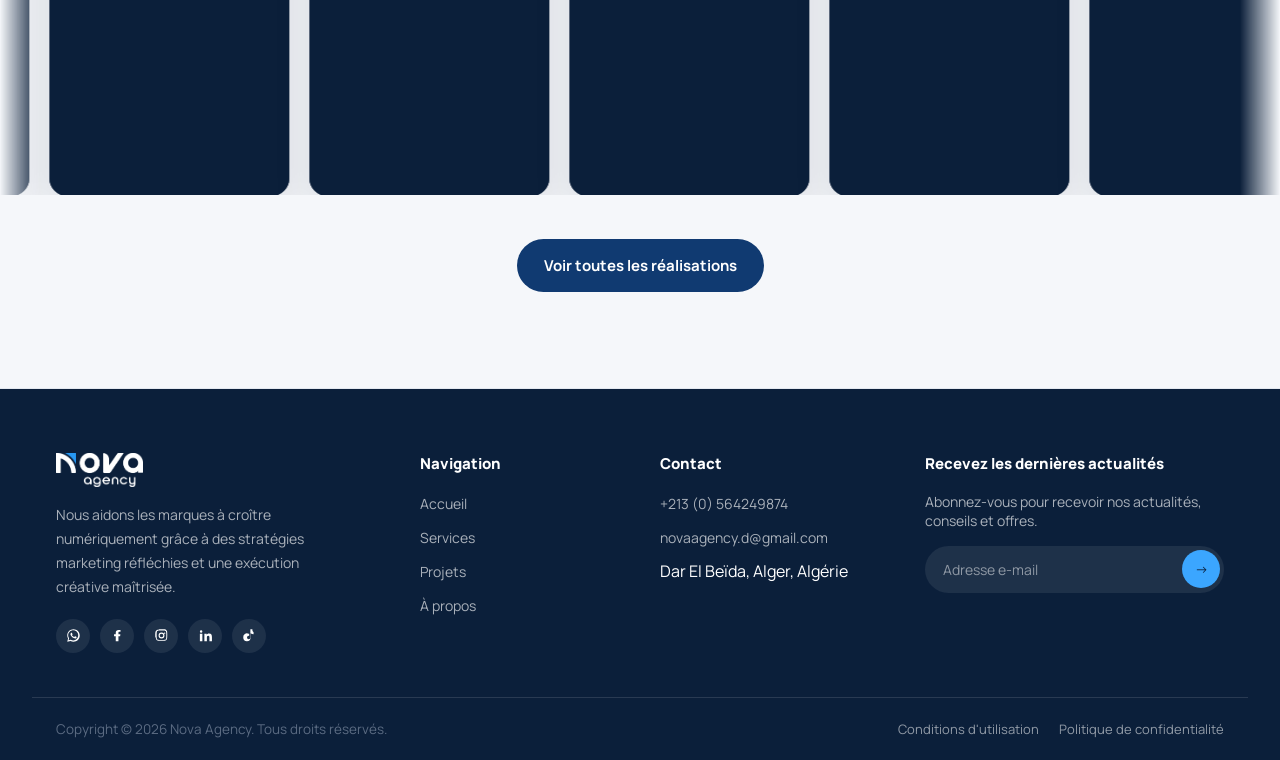
==== commit 64675167: "عع" ====
--- a/index.html
+++ b/index.html
@@ -4,7 +4,10 @@
 <meta charset="utf-8"/>
 <meta content="width=device-width, initial-scale=1.0" name="viewport"/>
 <meta content="Nova Agency, agence digitale à Alger spécialisée en marketing des réseaux sociaux, photographie, vidéographie, design graphique et branding." name="description"/>
-<link href="favicon.jpg" rel="icon" type="image/jpeg"/>
+<link rel="icon" href="favicon.ico" sizes="any"/>
+<link rel="icon" href="favicon-32x32.png" type="image/png" sizes="32x32"/>
+<link rel="icon" href="favicon-192x192.png" type="image/png" sizes="192x192"/>
+<link rel="apple-touch-icon" href="apple-touch-icon.png" sizes="180x180"/>
 <title>Nova Agency — Agence de Marketing Digital</title>
 <link href="https://fonts.googleapis.com" rel="preconnect"/>
 <link crossorigin="" href="https://fonts.gstatic.com" rel="preconnect"/>
@@ -98,11 +101,9 @@
 <h2 class="h2"><span data-i18n="s20">Propulser votre réussite</span><br/><span data-i18n="s21">grâce à l'expertise digitale</span></h2>
 </div>
 <div class="about__grid">
-<div class="about__media" data-reveal>
-        <img class="ph-img ph-5 about__img about__img--a" src="images/about 1.png" alt="Réunion d'équipe autour d'un ordinateur portable">
-        
-        
-      </div>
+<div class="about__media" data-reveal="">
+<img alt="Réunion d'équipe autour d'un ordinateur portable" class="ph-img ph-5 about__img about__img--a" src="images/about 1.png"/>
+</div>
 <div class="about__content" data-reveal="">
 <p class="body-text"><span data-i18n="s82">Nova Agency est une agence digitale créative spécialisée dans la communication visuelle, la photographie, la vidéographie, le design graphique et le contenu digital.</span></p>
 <p class="body-text"><span data-i18n="s83">Nous aidons les marques à se démarquer, à instaurer la confiance et à transformer leur vision en expériences visuelles percutantes.</span></p>
@@ -143,11 +144,87 @@
 <h2 class="h2"><span data-i18n="s39">Pourquoi nos clients pensent</span><br/><span data-i18n="s40">que nous sommes différents</span></h2>
 </div>
 <div class="why__grid">
-<div class="why__media" data-reveal="">
-<img alt="Travail d'équipe" class="ph-img ph-10 why__img why__img--a" src="images/1.jpg"/>
-<img alt="Analyse de résultats sur un écran" class="ph-img ph-11 why__img why__img--b" src="images/2.png"/>
-<span class="why__squiggle">〰</span>
-<span class="collage__sparkle why__sparkle">✦</span>
+<div class="why__media why__media--audio" data-reveal="">
+<div class="wa-bubbles">
+<div class="testimonial-card wa-bubble">
+<img alt="Baba Ali" class="testimonial-card__avatar wa-bubble__avatar" src="https://res.cloudinary.com/gzeufpvy/image/upload/f_auto,q_auto/v1787422004/babaali.png"/>
+<button aria-label="Écouter le témoignage de Baba Ali" class="testimonial-card__play wa-bubble__play" type="button">
+<svg class="icon-play" fill="currentColor" viewBox="0 0 24 24"><path d="M8 5v14l11-7z"></path></svg>
+<svg class="icon-pause" fill="currentColor" hidden="" viewBox="0 0 24 24"><path d="M6 5h4v14H6zM14 5h4v14h-4z"></path></svg>
+</button>
+<div class="wa-bubble__body">
+<span class="wa-bubble__name">Baba Ali</span>
+<div class="wa-bubble__wave"><span></span><span></span><span></span><span></span><span></span><span></span><span></span><span></span><span></span><span></span><span></span><span></span><span></span><span></span><span></span><span></span><span></span><span></span></div>
+<div class="wa-bubble__meta"><span class="wa-bubble__duration">0:00</span><span class="wa-bubble__ticks">✓✓</span></div>
+</div>
+<audio class="testimonial-card__audio" preload="none" src="audio/baba_ali_sepiret.ogg"></audio>
+</div>
+<div class="testimonial-card wa-bubble">
+<img alt="Winner School" class="testimonial-card__avatar wa-bubble__avatar" src="https://res.cloudinary.com/gzeufpvy/image/upload/f_auto,q_auto/v1787422012/winner-school.png"/>
+<button aria-label="Écouter le témoignage de Winner School" class="testimonial-card__play wa-bubble__play" type="button">
+<svg class="icon-play" fill="currentColor" viewBox="0 0 24 24"><path d="M8 5v14l11-7z"></path></svg>
+<svg class="icon-pause" fill="currentColor" hidden="" viewBox="0 0 24 24"><path d="M6 5h4v14H6zM14 5h4v14h-4z"></path></svg>
+</button>
+<div class="wa-bubble__body">
+<span class="wa-bubble__name">Winner School</span>
+<div class="wa-bubble__wave"><span></span><span></span><span></span><span></span><span></span><span></span><span></span><span></span><span></span><span></span><span></span><span></span><span></span><span></span><span></span><span></span><span></span><span></span></div>
+<div class="wa-bubble__meta"><span class="wa-bubble__duration">0:00</span><span class="wa-bubble__ticks">✓✓</span></div>
+</div>
+<audio class="testimonial-card__audio" preload="none" src="audio/winner_school.ogg"></audio>
+</div>
+<div class="testimonial-card wa-bubble">
+<img alt="Moustex" class="testimonial-card__avatar wa-bubble__avatar" src="https://res.cloudinary.com/gzeufpvy/image/upload/f_auto,q_auto/v1787422017/moustex.png"/>
+<button aria-label="Écouter le témoignage de Moustex" class="testimonial-card__play wa-bubble__play" type="button">
+<svg class="icon-play" fill="currentColor" viewBox="0 0 24 24"><path d="M8 5v14l11-7z"></path></svg>
+<svg class="icon-pause" fill="currentColor" hidden="" viewBox="0 0 24 24"><path d="M6 5h4v14H6zM14 5h4v14h-4z"></path></svg>
+</button>
+<div class="wa-bubble__body">
+<span class="wa-bubble__name">Moustex</span>
+<div class="wa-bubble__wave"><span></span><span></span><span></span><span></span><span></span><span></span><span></span><span></span><span></span><span></span><span></span><span></span><span></span><span></span><span></span><span></span><span></span><span></span></div>
+<div class="wa-bubble__meta"><span class="wa-bubble__duration">0:00</span><span class="wa-bubble__ticks">✓✓</span></div>
+</div>
+<audio class="testimonial-card__audio" preload="none" src="audio/moustex.ogg"></audio>
+</div>
+<div class="testimonial-card wa-bubble">
+<img alt="ESS" class="testimonial-card__avatar wa-bubble__avatar" src="images/clients/ess-du-sahara-removebg-preview.png"/>
+<button aria-label="Écouter le témoignage de ESS" class="testimonial-card__play wa-bubble__play" type="button">
+<svg class="icon-play" fill="currentColor" viewBox="0 0 24 24"><path d="M8 5v14l11-7z"></path></svg>
+<svg class="icon-pause" fill="currentColor" hidden="" viewBox="0 0 24 24"><path d="M6 5h4v14H6zM14 5h4v14h-4z"></path></svg>
+</button>
+<div class="wa-bubble__body">
+<span class="wa-bubble__name">ESS</span>
+<div class="wa-bubble__wave"><span></span><span></span><span></span><span></span><span></span><span></span><span></span><span></span><span></span><span></span><span></span><span></span><span></span><span></span><span></span><span></span><span></span><span></span></div>
+<div class="wa-bubble__meta"><span class="wa-bubble__duration">0:00</span><span class="wa-bubble__ticks">✓✓</span></div>
+</div>
+<audio class="testimonial-card__audio" preload="none" src="audio/ess.ogg"></audio>
+</div>
+<div class="testimonial-card wa-bubble">
+<img alt="Ilhora" class="testimonial-card__avatar wa-bubble__avatar" src="https://res.cloudinary.com/gzeufpvy/image/upload/f_auto,q_auto/v1787422029/IMG_2536.png"/>
+<button aria-label="Écouter le témoignage de Ilhora" class="testimonial-card__play wa-bubble__play" type="button">
+<svg class="icon-play" fill="currentColor" viewBox="0 0 24 24"><path d="M8 5v14l11-7z"></path></svg>
+<svg class="icon-pause" fill="currentColor" hidden="" viewBox="0 0 24 24"><path d="M6 5h4v14H6zM14 5h4v14h-4z"></path></svg>
+</button>
+<div class="wa-bubble__body">
+<span class="wa-bubble__name">Ilhora</span>
+<div class="wa-bubble__wave"><span></span><span></span><span></span><span></span><span></span><span></span><span></span><span></span><span></span><span></span><span></span><span></span><span></span><span></span><span></span><span></span><span></span><span></span></div>
+<div class="wa-bubble__meta"><span class="wa-bubble__duration">0:00</span><span class="wa-bubble__ticks">✓✓</span></div>
+</div>
+<audio class="testimonial-card__audio" preload="none" src="audio/ilhora_.ogg"></audio>
+</div>
+<div class="testimonial-card wa-bubble">
+<img alt="Tadjer Digital" class="testimonial-card__avatar wa-bubble__avatar" src="images/clients/Tadjer Digital.png"/>
+<button aria-label="Écouter le témoignage de Tadjer Digital" class="testimonial-card__play wa-bubble__play" type="button">
+<svg class="icon-play" fill="currentColor" viewBox="0 0 24 24"><path d="M8 5v14l11-7z"></path></svg>
+<svg class="icon-pause" fill="currentColor" hidden="" viewBox="0 0 24 24"><path d="M6 5h4v14H6zM14 5h4v14h-4z"></path></svg>
+</button>
+<div class="wa-bubble__body">
+<span class="wa-bubble__name">Tadjer Digital</span>
+<div class="wa-bubble__wave"><span></span><span></span><span></span><span></span><span></span><span></span><span></span><span></span><span></span><span></span><span></span><span></span><span></span><span></span><span></span><span></span><span></span><span></span></div>
+<div class="wa-bubble__meta"><span class="wa-bubble__duration">0:00</span><span class="wa-bubble__ticks">✓✓</span></div>
+</div>
+<audio class="testimonial-card__audio" preload="none" src="audio/tadjer_digital.ogg"></audio>
+</div>
+</div>
 </div>
 <div class="why__cards" data-reveal="">
 <div class="why-card">
--- a/style.css
+++ b/style.css
@@ -980,7 +980,7 @@
   justify-content:flex-end;
   overflow:hidden;
   cursor:pointer;
-  transition:box-shadow .4s ease, transform .4s ease;
+  transition:box-shadow .7s ease, transform .7s ease;
 }
 .service-row:hover{transform:translateY(-4px);}
 .service-row__visual{
@@ -995,7 +995,7 @@
   font-weight:800;
   line-height:1;
   color:rgba(255,255,255,.16);
-  transition:opacity .5s cubic-bezier(.22,1,.36,1);
+  transition:opacity .9s cubic-bezier(.22,1,.36,1);
 }
 .service-row__img{
   position:absolute;
@@ -1005,7 +1005,7 @@
   background:var(--cream);
   opacity:0;
   transform:scale(.94);
-  transition:opacity .6s cubic-bezier(.22,1,.36,1), transform .6s cubic-bezier(.22,1,.36,1);
+  transition:opacity 1s cubic-bezier(.22,1,.36,1), transform 1s cubic-bezier(.22,1,.36,1);
 }
 .service-row__img img{width:100%;height:100%;object-fit:cover;display:block;}
 .service-row__body{margin-top:22px;}
@@ -1032,9 +1032,9 @@
   grid-template-rows:0fr;
   opacity:0;
   transform:translateY(10px);
-  transition:grid-template-rows .6s cubic-bezier(.22,1,.36,1),
-             opacity .45s ease .08s,
-             transform .45s cubic-bezier(.22,1,.36,1) .08s;
+  transition:grid-template-rows 1s cubic-bezier(.22,1,.36,1),
+             opacity .7s ease .12s,
+             transform .7s cubic-bezier(.22,1,.36,1) .12s;
 }
 .service-row__desc>span{
   overflow:hidden;
